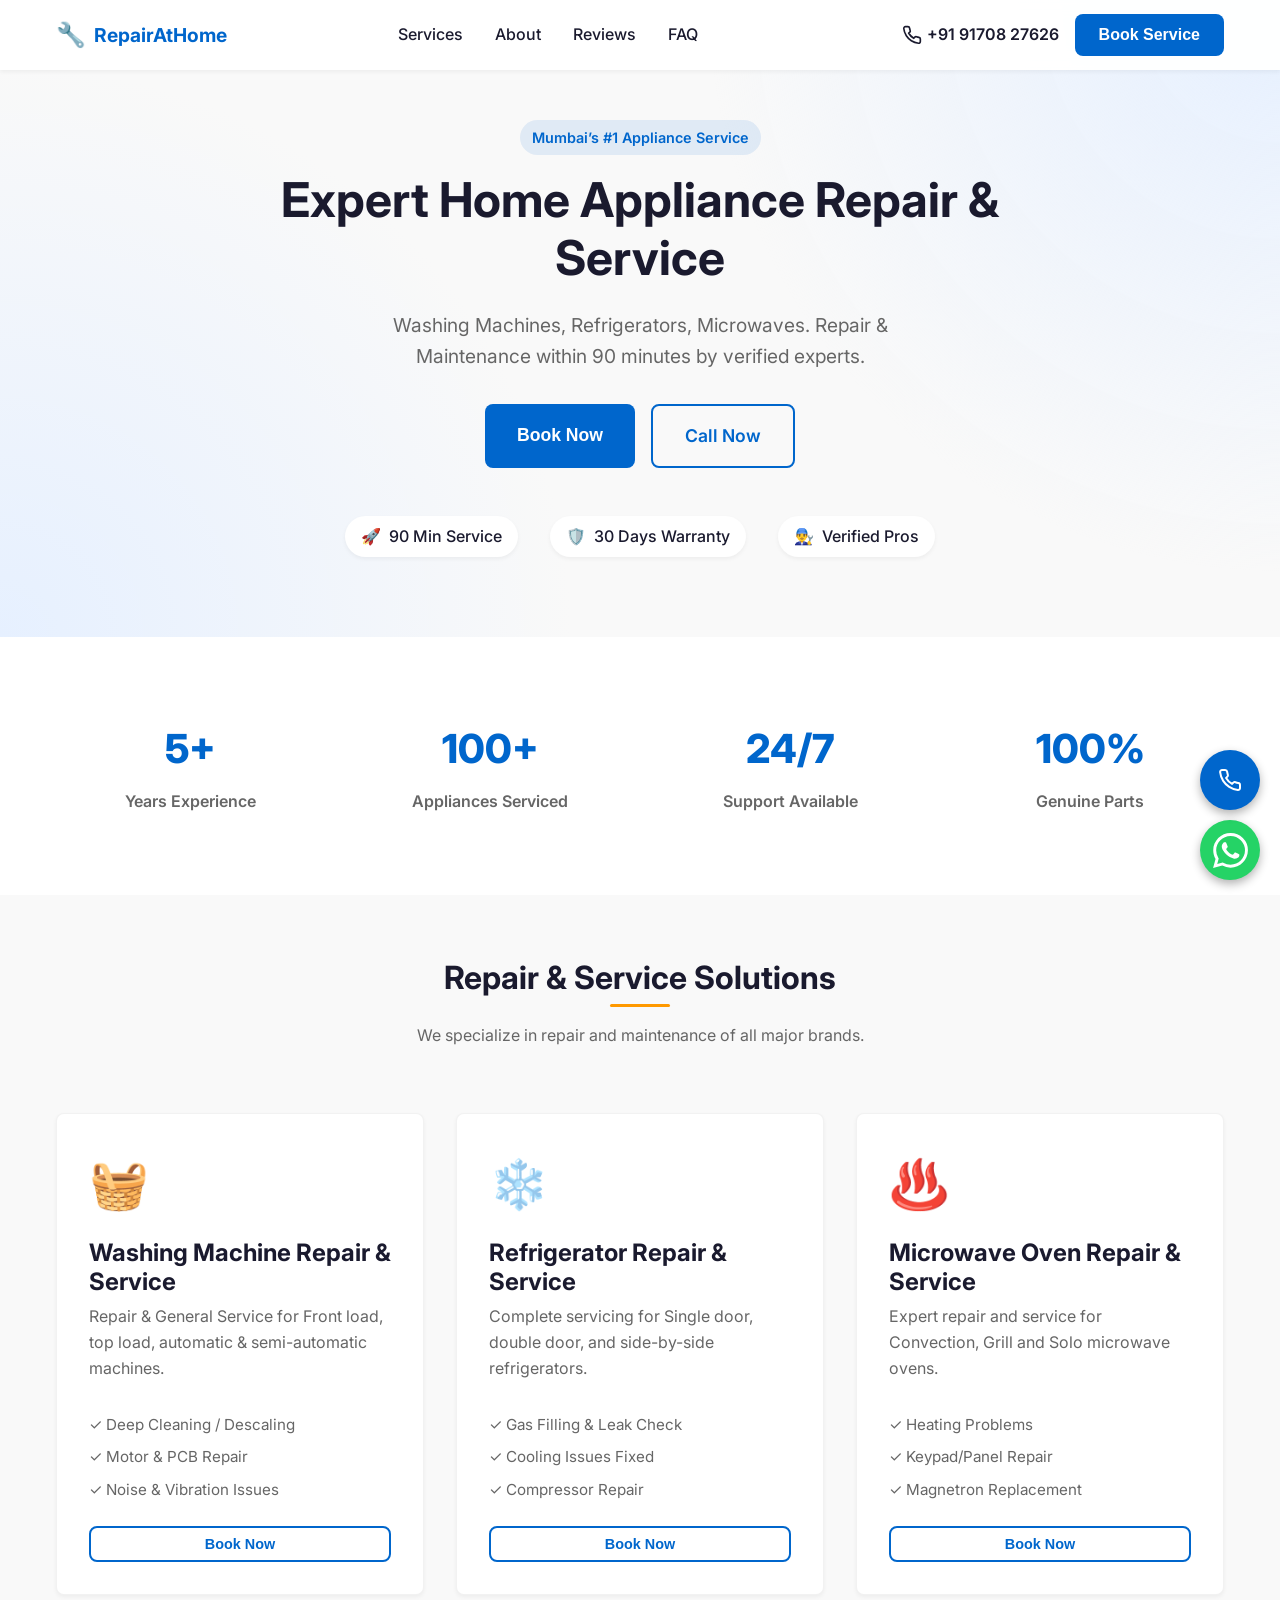
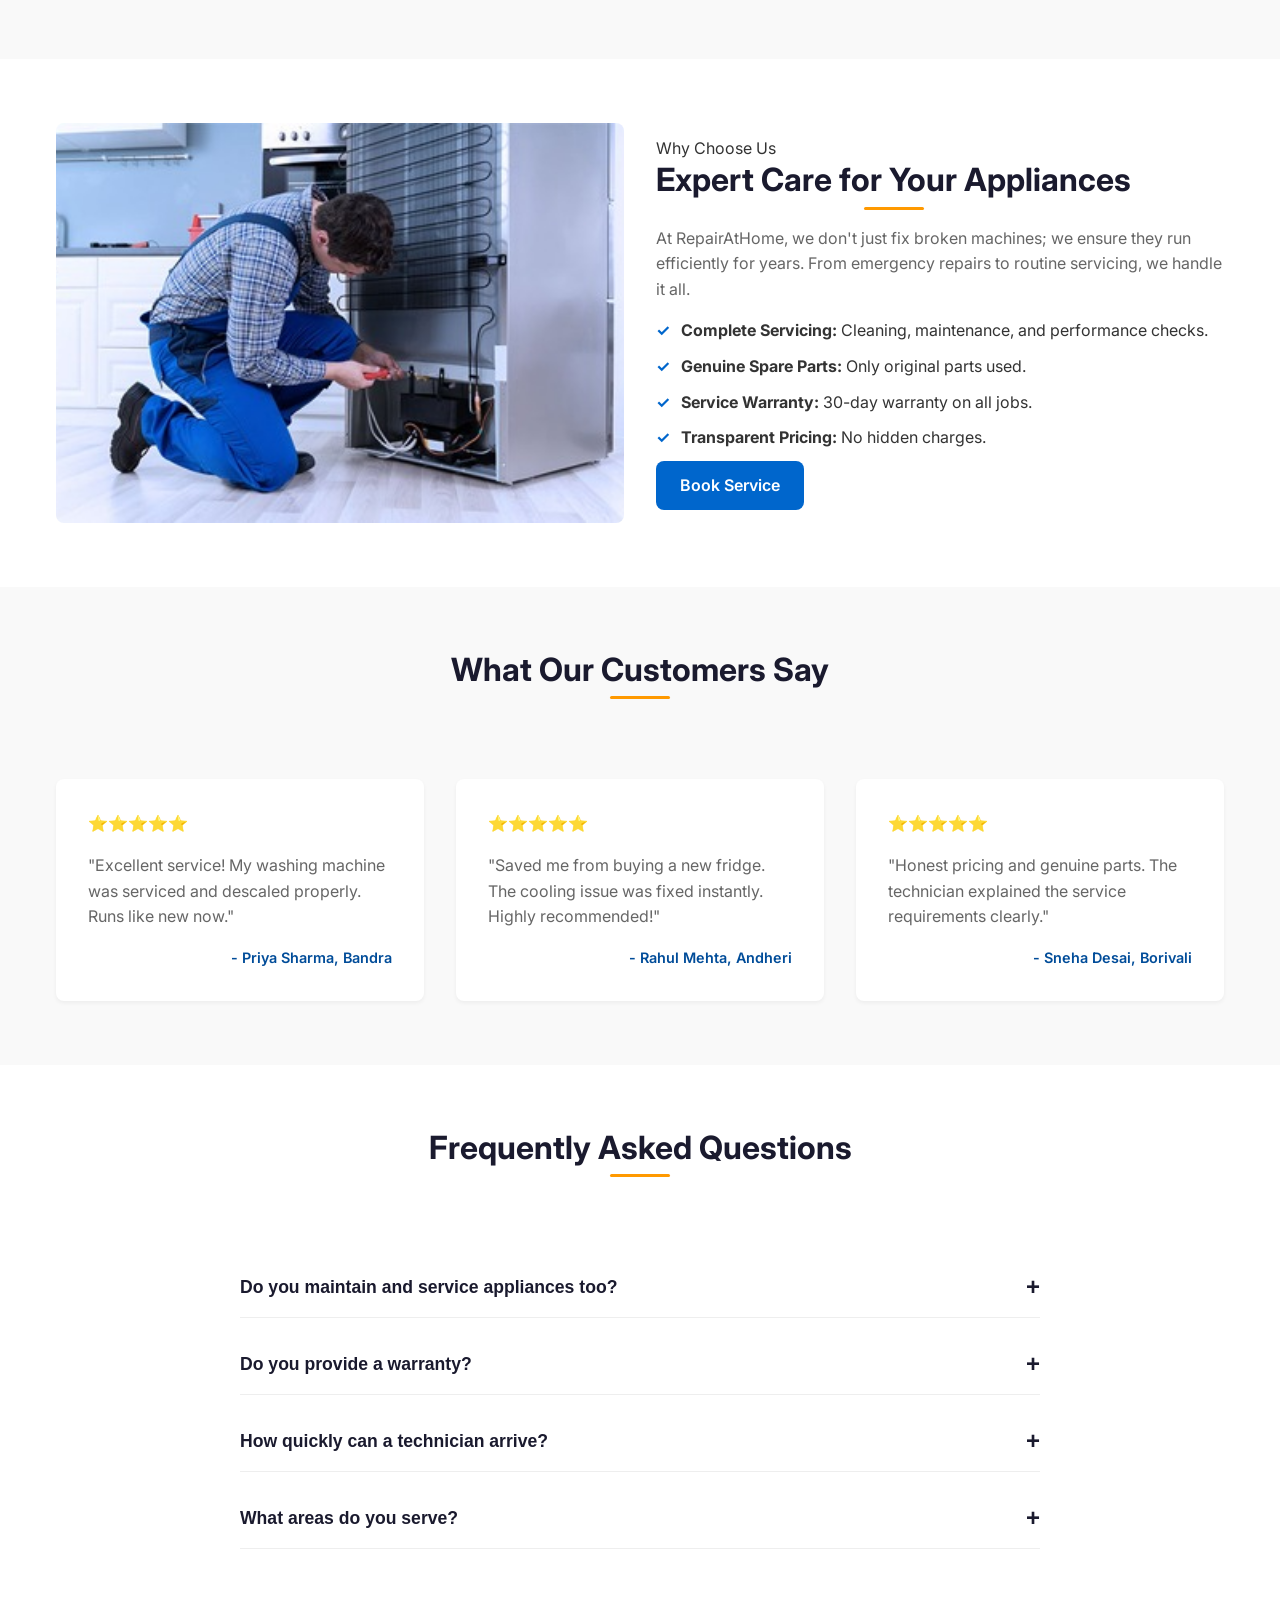
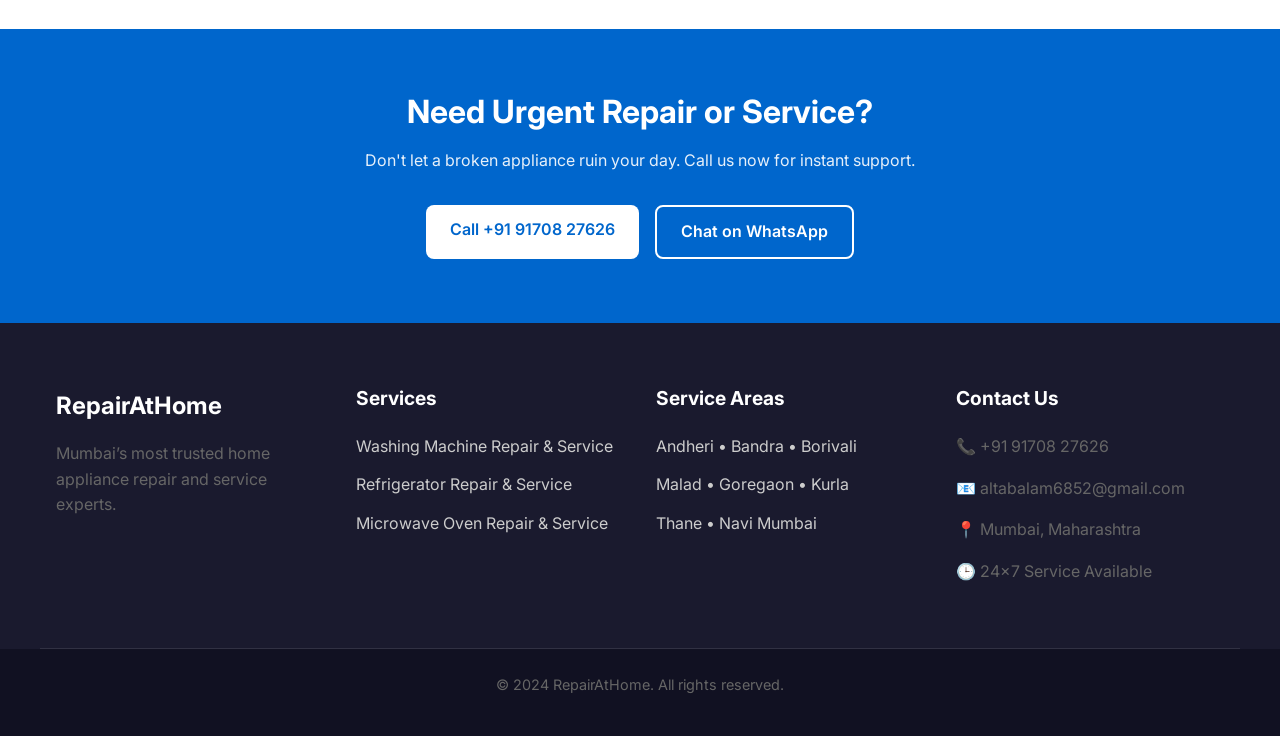
==== index.html @ 92989dab "SEO Optimization: Add robots.txt, sitemap.xml, on-page meta tags, schema, and performance fixes" ====
<!DOCTYPE html>
<html lang="en">

<head>
    <meta charset="UTF-8">
    <meta name="viewport" content="width=device-width, initial-scale=1.0">
    <title>RepairAtHome Mumbai | AC, Fridge & Washing Machine Repair Service</title>
    <meta name="description"
        content="Quick & reliable home appliance repair within 90 minutes. Washing machines, refrigerators, microwaves. 24x7 Support in Mumbai. Verified technicians.">
    <meta name="robots" content="index, follow">
    <link rel="canonical" href="https://www.repairathomemumbai.in/">
    <link rel="stylesheet" href="styles.css">
    <link rel="preconnect" href="https://fonts.googleapis.com">
    <link rel="preconnect" href="https://fonts.gstatic.com" crossorigin>
    <link href="https://fonts.googleapis.com/css2?family=Inter:wght@400;500;600;700&display=swap" rel="stylesheet">
    <!-- Favicon would go here -->
    <script type="application/ld+json">
    {
      "@context": "https://schema.org",
      "@type": "LocalBusiness",
      "name": "RepairAtHome Mumbai",
      "telephone": "+919170827626",
      "url": "https://www.repairathomemumbai.in/",
      "priceRange": "₹₹",
      "address": {
        "@type": "PostalAddress",
        "streetAddress": "Mumbai",
        "addressLocality": "Mumbai",
        "addressRegion": "Maharashtra",
        "postalCode": "400001",
        "addressCountry": "IN"
      },
      "areaServed": ["Andheri", "Bandra", "Borivali", "Malad", "Goregaon", "Kurla", "Thane", "Navi Mumbai"],
      "openingHoursSpecification": {
        "@type": "OpeningHoursSpecification",
        "dayOfWeek": [
          "Monday",
          "Tuesday",
          "Wednesday",
          "Thursday",
          "Friday",
          "Saturday",
          "Sunday"
        ],
        "opens": "00:00",
        "closes": "23:59"
      }
    }
    </script>
    <script type="application/ld+json">
    {
      "@context": "https://schema.org",
      "@type": "FAQPage",
      "mainEntity": [{
        "@type": "Question",
        "name": "Do you maintain and service appliances too?",
        "acceptedAnswer": {
          "@type": "Answer",
          "text": "Yes, we offer general servicing, cleaning, and maintenance for washing machines, fridges, and microwaves to extend their life."
        }
      }, {
        "@type": "Question",
        "name": "Do you provide a warranty?",
        "acceptedAnswer": {
          "@type": "Answer",
          "text": "Yes, we provide a 30-day service warranty on all repairs and a manufacturer warranty on replaced parts."
        }
      }, {
        "@type": "Question",
        "name": "How quickly can a technician arrive?",
        "acceptedAnswer": {
          "@type": "Answer",
          "text": "We strive for a 90-minute turnaround time in supported areas across Mumbai."
        }
      }, {
        "@type": "Question",
        "name": "What areas do you serve?",
        "acceptedAnswer": {
          "@type": "Answer",
          "text": "We cover Andheri, Bandra, Borivali, Malad, Goregaon, Kurla, Thane, and Navi Mumbai."
        }
      }]
    }
    </script>
    <style>
        /* Critical CSS or fallback */
        .loading {
            display: flex;
            justify-content: center;
            align-items: center;
            height: 100vh;
        }
    </style>
</head>

<body>
    <!-- Navbar -->
    <header class="header" id="header">
        <div class="container nav-container">
            <a href="#" class="logo">
                <span class="logo-icon">🔧</span> RepairAtHome
            </a>
            <nav class="nav-menu" id="nav-menu">
                <ul class="nav-list">
                    <li><a href="#services" class="nav-link">Services</a></li>
                    <li><a href="#about" class="nav-link">About</a></li>

                    <li><a href="#reviews" class="nav-link">Reviews</a></li>
                    <li><a href="#faq" class="nav-link">FAQ</a></li>
                    <li><a href="#contact" class="nav-link cta-btn mobile-only">Book Service</a></li>
                </ul>
                <div class="nav-close" id="nav-close" role="button" tabindex="0" aria-label="Close Menu">&times;</div>
            </nav>
            <div class="nav-actions">
                <a href="tel:+919170827626" class="nav-phone hide-mobile">
                    <svg width="20" height="20" viewBox="0 0 24 24" fill="none" stroke="currentColor" stroke-width="2">
                        <path
                            d="M22 16.92v3a2 2 0 0 1-2.18 2 19.79 19.79 0 0 1-8.63-3.07 19.5 19.5 0 0 1-6-6 19.79 19.79 0 0 1-3.07-8.67A2 2 0 0 1 4.11 2h3a2 2 0 0 1 2 1.72 12.84 12.84 0 0 0 .7 2.81 2 2 0 0 1-.45 2.11L8.09 9.91a16 16 0 0 0 6 6l1.27-1.27a2 2 0 0 1 2.11-.45 12.84 12.84 0 0 0 2.81.7A2 2 0 0 1 22 16.92z">
                        </path>
                    </svg>
                    +91 91708 27626
                </a>
                <button class="btn btn-primary" onclick="openModal()">Book Service</button>
                <div class="nav-toggle" id="nav-toggle" aria-label="Open Menu" role="button" tabindex="0">
                    <span></span>
                    <span></span>
                    <span></span>
                </div>
            </div>
        </div>
    </header>

    <main>
        <!-- Hero Section -->
        <section class="hero" id="home">
            <div class="hero-bg"></div>
            <div class="container hero-content fade-up">
                <span class="badge">Mumbai’s #1 Appliance Service</span>
                <h1 class="hero-title">Expert Home Appliance Repair & Service</h1>
                <p class="hero-subtitle">Washing Machines, Refrigerators, Microwaves. Repair & Maintenance within 90
                    minutes by verified experts.</p>
                <div class="hero-btns">
                    <button class="btn btn-primary btn-lg" onclick="openModal()">Book Now</button>
                    <a href="tel:+919170827626" class="btn btn-outline btn-lg">Call Now</a>
                </div>
                <div class="hero-features">
                    <div class="feature-item"><span>🚀</span> 90 Min Service</div>
                    <div class="feature-item"><span>🛡️</span> 30 Days Warranty</div>
                    <div class="feature-item"><span>👨‍🔧</span> Verified Pros</div>
                </div>
            </div>
        </section>

        <!-- Trust / Stats Section -->
        <section class="section stats-section">
            <div class="container grid stats-grid">
                <div class="stat-card fade-up">
                    <div class="stat-number">5+</div>
                    <div class="stat-label">Years Experience</div>
                </div>
                <div class="stat-card fade-up" style="transition-delay: 100ms;">
                    <div class="stat-number">100+</div>
                    <div class="stat-label">Appliances Serviced</div>
                </div>
                <div class="stat-card fade-up" style="transition-delay: 200ms;">
                    <div class="stat-number">24/7</div>
                    <div class="stat-label">Support Available</div>
                </div>
                <div class="stat-card fade-up" style="transition-delay: 300ms;">
                    <div class="stat-number">100%</div>
                    <div class="stat-label">Genuine Parts</div>
                </div>
            </div>
        </section>

        <!-- Services Section -->
        <section class="section services" id="services">
            <div class="container">
                <div class="section-header fade-up">
                    <h2 class="section-title">Repair & Service Solutions</h2>
                    <p class="section-desc">We specialize in repair and maintenance of all major brands.</p>
                </div>
                <div class="grid services-grid">
                    <!-- Washing Machine -->
                    <div class="service-card fade-up">
                        <div class="service-icon">🧺</div>
                        <h3>Washing Machine Repair & Service</h3>
                        <p>Repair & General Service for Front load, top load, automatic & semi-automatic machines.</p>
                        <ul class="service-features-list">
                            <li>✓ Deep Cleaning / Descaling</li>
                            <li>✓ Motor & PCB Repair</li>
                            <li>✓ Noise & Vibration Issues</li>
                        </ul>
                        <button class="btn btn-sm btn-outline" onclick="openModal('Washing Machine Service')">Book
                            Now</button>
                    </div>
                    <!-- Refrigerator -->
                    <div class="service-card fade-up" style="transition-delay: 100ms;">
                        <div class="service-icon">❄️</div>
                        <h3>Refrigerator Repair & Service</h3>
                        <p>Complete servicing for Single door, double door, and side-by-side refrigerators.</p>
                        <ul class="service-features-list">
                            <li>✓ Gas Filling & Leak Check</li>
                            <li>✓ Cooling Issues Fixed</li>
                            <li>✓ Compressor Repair</li>
                        </ul>
                        <button class="btn btn-sm btn-outline" onclick="openModal('Refrigerator Service')">Book
                            Now</button>
                    </div>
                    <!-- Microwave -->
                    <div class="service-card fade-up" style="transition-delay: 200ms;">
                        <div class="service-icon">♨️</div>
                        <h3>Microwave Oven Repair & Service</h3>
                        <p>Expert repair and service for Convection, Grill and Solo microwave ovens.</p>
                        <ul class="service-features-list">
                            <li>✓ Heating Problems</li>
                            <li>✓ Keypad/Panel Repair</li>
                            <li>✓ Magnetron Replacement</li>
                        </ul>
                        <button class="btn btn-sm btn-outline" onclick="openModal('Microwave Service')">Book
                            Now</button>
                    </div>
                </div>
            </div>
        </section>

        <!-- About Section -->
        <section class="section about" id="about">
            <div class="container grid about-grid">
                <div class="about-image fade-up">
                    <!-- Placeholder for About Image, using a colored block for now or maybe later generate -->
                    <img src="images/technician.jpg" alt="Technician servicing appliance"
                        style="width: 100%; height: 100%; object-fit: cover;" loading="lazy" width="600" height="400">
                </div>
                <div class="about-content fade-up">
                    <span class="sub-title">Why Choose Us</span>
                    <h2 class="section-title">Expert Care for Your Appliances</h2>
                    <p>At RepairAtHome, we don't just fix broken machines; we ensure they run efficiently for years.
                        From emergency repairs to routine servicing, we handle it all.</p>
                    <ul class="check-list">
                        <li><strong>Complete Servicing:</strong> Cleaning, maintenance, and performance checks.</li>
                        <li><strong>Genuine Spare Parts:</strong> Only original parts used.</li>
                        <li><strong>Service Warranty:</strong> 30-day warranty on all jobs.</li>
                        <li><strong>Transparent Pricing:</strong> No hidden charges.</li>
                    </ul>
                    <a href="#contact" class="btn btn-primary" onclick="openModal()">Book Service</a>
                </div>
            </div>
        </section>



        <!-- Testimonials -->
        <section class="section reviews" id="reviews">
            <div class="container">
                <div class="section-header fade-up">
                    <h2 class="section-title">What Our Customers Say</h2>
                </div>
                <div class="grid review-grid">
                    <div class="review-card fade-up">
                        <div class="stars">⭐⭐⭐⭐⭐</div>
                        <p>"Excellent service! My washing machine was serviced and descaled properly. Runs like new
                            now."</p>
                        <div class="reviewer">
                            <span class="reviewer-name">- Priya Sharma, Bandra</span>
                        </div>
                    </div>
                    <div class="review-card fade-up" style="transition-delay: 100ms;">
                        <div class="stars">⭐⭐⭐⭐⭐</div>
                        <p>"Saved me from buying a new fridge. The cooling issue was fixed instantly. Highly
                            recommended!"</p>
                        <div class="reviewer">
                            <span class="reviewer-name">- Rahul Mehta, Andheri</span>
                        </div>
                    </div>
                    <div class="review-card fade-up" style="transition-delay: 200ms;">
                        <div class="stars">⭐⭐⭐⭐⭐</div>
                        <p>"Honest pricing and genuine parts. The technician explained the service requirements
                            clearly."</p>
                        <div class="reviewer">
                            <span class="reviewer-name">- Sneha Desai, Borivali</span>
                        </div>
                    </div>
                </div>
            </div>
        </section>

        <!-- FAQ Section -->
        <section class="section faq" id="faq">
            <div class="container">
                <div class="section-header fade-up">
                    <h2 class="section-title">Frequently Asked Questions</h2>
                </div>
                <div class="faq-container fade-up">
                    <div class="faq-item">
                        <button class="faq-question">Do you maintain and service appliances too? <span
                                class="icon">+</span></button>
                        <div class="faq-answer">
                            <p>Yes, we offer general servicing, cleaning, and maintenance for washing machines, fridges,
                                and microwaves to extend their life.</p>
                        </div>
                    </div>
                    <div class="faq-item">
                        <button class="faq-question">Do you provide a warranty? <span class="icon">+</span></button>
                        <div class="faq-answer">
                            <p>Yes, we provide a 30-day service warranty on all repairs and a manufacturer warranty on
                                replaced parts.</p>
                        </div>
                    </div>
                    <div class="faq-item">
                        <button class="faq-question">How quickly can a technician arrive? <span
                                class="icon">+</span></button>
                        <div class="faq-answer">
                            <p>We strive for a 90-minute turnaround time in supported areas across Mumbai.</p>
                        </div>
                    </div>
                    <div class="faq-item">
                        <button class="faq-question">What areas do you serve? <span class="icon">+</span></button>
                        <div class="faq-answer">
                            <p>We cover Andheri, Bandra, Borivali, Malad, Goregaon, Kurla, Thane, and Navi Mumbai.</p>
                        </div>
                    </div>
                </div>
            </div>
        </section>

        <!-- CTA Banner -->
        <section class="cta-banner">
            <div class="container cta-content fade-up">
                <h2>Need Urgent Repair or Service?</h2>
                <p>Don't let a broken appliance ruin your day. Call us now for instant support.</p>
                <div class="banner-btns">
                    <a href="tel:+919170827626" class="btn btn-light">Call +91 91708 27626</a>
                    <a href="https://wa.me/919170827626?text=Hi%20RepairAtHome,%20I%20need%2024x7%20appliance%20repair"
                        target="_blank" class="btn btn-outline-light">Chat on WhatsApp</a>
                </div>
            </div>
        </section>
    </main>

    <!-- Footer -->
    <footer class="footer">
        <div class="container grid footer-grid">
            <div class="footer-col">
                <a href="#" class="footer-logo">RepairAtHome</a>
                <p>Mumbai’s most trusted home appliance repair and service experts.</p>
                <div class="social-links">
                    <!-- Social icons could go here -->
                </div>
            </div>
            <div class="footer-col">
                <h4>Services</h4>
                <ul>
                    <li><a href="#" onclick="openModal('Washing Machine Repair & Service')">Washing Machine Repair &
                            Service</a></li>
                    <li><a href="#" onclick="openModal('Refrigerator Repair & Service')">Refrigerator Repair &
                            Service</a></li>
                    <li><a href="#" onclick="openModal('Microwave Repair & Service')">Microwave Oven Repair &
                            Service</a></li>
                </ul>
            </div>
            <div class="footer-col">
                <h4>Service Areas</h4>
                <ul>
                    <li>Andheri • Bandra • Borivali</li>
                    <li>Malad • Goregaon • Kurla</li>
                    <li>Thane • Navi Mumbai</li>
                </ul>
            </div>
            <div class="footer-col">
                <h4>Contact Us</h4>
                <p>📞 <a href="tel:+919170827626">+91 91708 27626</a></p>
                <p>📧 altabalam6852@gmail.com</p>
                <p>📍 Mumbai, Maharashtra</p>
                <p>🕒 24x7 Service Available</p>
            </div>
        </div>
        <div class="footer-bottom">
            <div class="container">
                <p>&copy; 2024 RepairAtHome. All rights reserved.</p>
            </div>
        </div>
    </footer>

    <!-- Floating Buttons -->
    <a href="https://wa.me/919170827626?text=Hi%20RepairAtHome,%20I%20need%2024x7%20appliance%20repair" target="_blank"
        class="float-btn float-whatsapp" aria-label="Chat on WhatsApp">
        <!-- Official WhatsApp SVG Icon -->
        <svg viewBox="0 0 24 24" class="whatsapp-icon" fill="white">
            <path
                d="M17.472 14.382c-.297-.149-1.758-.867-2.03-.967-.273-.099-.471-.148-.67.15-.197.297-.767.966-.94 1.164-.173.199-.347.223-.644.075-.297-.15-1.255-.463-2.39-1.475-.883-.788-1.48-1.761-1.653-2.059-.173-.297-.018-.458.13-.606.134-.133.298-.347.446-.52.149-.174.198-.298.298-.497.099-.198.05-.371-.025-.52-.075-.149-.669-1.612-.916-2.207-.242-.579-.487-.5-.669-.51-.173-.008-.371-.01-.57-.01-.198 0-.52.074-.792.372-.272.297-1.04 1.016-1.04 2.479 0 1.462 1.065 2.875 1.213 3.074.149.198 2.096 3.2 5.077 4.487.709.306 1.262.489 1.694.625.712.227 1.36.195 1.871.118.571-.085 1.758-.719 2.006-1.413.248-.694.248-1.289.173-1.413-.074-.124-.272-.198-.57-.347m-5.421 7.403h-.004a9.87 9.87 0 01-5.031-1.378l-.361-.214-3.741.982.998-3.648-.235-.374a9.86 9.86 0 01-1.51-5.26c.001-5.45 4.436-9.884 9.888-9.884 2.64 0 5.122 1.03 6.988 2.898a9.825 9.825 0 012.893 6.994c-.003 5.45-4.437 9.884-9.885 9.884m8.413-18.297A11.815 11.815 0 0012.05 0C5.495 0 .16 5.335.157 11.892c0 2.096.547 4.142 1.588 5.945L.057 24l6.305-1.654a11.882 11.882 0 005.683 1.448h.005c6.554 0 11.89-5.335 11.893-11.893a11.821 11.821 0 00-3.48-8.413Z" />
        </svg>
    </a>
    <a href="tel:+919170827626" class="float-btn float-phone" aria-label="Call Now">
        <svg width="24" height="24" viewBox="0 0 24 24" fill="none" stroke="currentColor" stroke-width="2"
            stroke-linecap="round" stroke-linejoin="round">
            <path
                d="M22 16.92v3a2 2 0 0 1-2.18 2 19.79 19.79 0 0 1-8.63-3.07 19.5 19.5 0 0 1-6-6 19.79 19.79 0 0 1-3.07-8.67A2 2 0 0 1 4.11 2h3a2 2 0 0 1 2 1.72 12.84 12.84 0 0 0 .7 2.81 2 2 0 0 1-.45 2.11L8.09 9.91a16 16 0 0 0 6 6l1.27-1.27a2 2 0 0 1 2.11-.45 12.84 12.84 0 0 0 2.81.7A2 2 0 0 1 22 16.92z">
            </path>
        </svg>
    </a>

    <!-- Modal for Booking -->
    <div class="modal-overlay" id="modal">
        <div class="modal-container">
            <button class="modal-close" onclick="closeModal()" aria-label="Close Modal">&times;</button>
            <div class="modal-header">
                <h3>Book Repair or Service</h3>
                <p>Get a callback within 10 minutes</p>
            </div>
            <form id="booking-form" class="booking-form" name="booking" method="POST" data-netlify="true">
                <input type="hidden" name="form-name" value="booking">
                <div class="form-group">
                    <label for="name">Name</label>
                    <input type="text" id="name" name="name" required placeholder="Enter your name">
                </div>
                <div class="form-group">
                    <label for="phone">Phone Number</label>
                    <input type="tel" id="phone" name="phone" required placeholder="10-digit mobile number"
                        pattern="[0-9]{10}">
                </div>
                <div class="form-group">
                    <label for="service">Service Required</label>
                    <select id="service" name="service">
                        <option value="General Inquiry">Select Service</option>
                        <option value="Washing Machine Repair">Washing Machine Repair/Service</option>
                        <option value="Refrigerator Repair">Refrigerator Repair/Service</option>
                        <option value="Microwave Repair">Microwave Repair/Service</option>
                    </select>
                </div>
                <div class="form-group">
                    <label for="location">Location (Area)</label>
                    <input type="text" id="location" name="location" placeholder="e.g. Bandra West">
                </div>
                <button type="submit" class="btn btn-primary btn-block">Confirm Booking</button>
            </form>
            <p class="form-footer">Or call us directly at <a href="tel:+919170827626">+91 91708 27626</a></p>
        </div>
    </div>

    <script src="script.js"></script>
</body>

</html>
---- styles.css ----
:root {
    --primary-color: #0066cc;
    --primary-dark: #004c99;
    --secondary-color: #1a1a2e;
    --accent-color: #ff9900;
    --whatsapp-color: #25D366;
    --text-color: #333333;
    --text-light: #666666;
    --bg-light: #f9f9f9;
    --white: #ffffff;
    --border-radius: 8px;
    --shadow-sm: 0 2px 4px rgba(0,0,0,0.05);
    --shadow-md: 0 4px 6px rgba(0,0,0,0.1);
    --shadow-lg: 0 10px 15px rgba(0,0,0,0.1);
    --transition: all 0.3s ease;
    --font-heading: 'Inter', sans-serif;
    --font-body: 'Inter', sans-serif;
    --spacing-xs: 0.5rem;
    --spacing-sm: 1rem;
    --spacing-md: 2rem;
    --spacing-lg: 4rem;
}

/* Reset & Base */
* {
    margin: 0;
    padding: 0;
    box-sizing: border-box;
}

body {
    font-family: var(--font-body);
    font-size: 16px;
    line-height: 1.6;
    color: var(--text-color);
    background-color: var(--white);
    overflow-x: hidden; /* Prevent horizontal scroll */
}

a {
    text-decoration: none;
    color: inherit;
    transition: var(--transition);
}

ul {
    list-style: none;
}

img {
    max-width: 100%;
    height: auto;
    display: block;
}

/* Typography */
h1, h2, h3, h4, h5, h6 {
    font-family: var(--font-heading);
    font-weight: 700;
    line-height: 1.2;
    margin-bottom: var(--spacing-sm);
    color: var(--secondary-color);
}

h1 { font-size: 2.5rem; }
h2 { font-size: 2rem; }
h3 { font-size: 1.5rem; }

p { margin-bottom: var(--spacing-sm); color: var(--text-light); }

/* Utilities */
.container {
    width: 100%;
    max-width: 1200px;
    margin: 0 auto;
    padding: 0 var(--spacing-sm);
}

.grid {
    display: grid;
    gap: var(--spacing-md);
}

.section {
    padding: var(--spacing-lg) 0;
}

.section-header {
    text-align: center;
    margin-bottom: var(--spacing-lg);
    max-width: 800px;
    margin-left: auto;
    margin-right: auto;
}

.section-title {
    position: relative;
    display: inline-block;
    padding-bottom: 10px;
}

.section-title::after {
    content: '';
    position: absolute;
    bottom: 0;
    left: 50%;
    transform: translateX(-50%);
    width: 60px;
    height: 3px;
    background-color: var(--accent-color);
    border-radius: 2px;
}

.text-center { text-align: center; }

/* Buttons */
.btn {
    display: inline-block;
    padding: 12px 24px;
    border-radius: var(--border-radius);
    font-weight: 600;
    cursor: pointer;
    text-align: center;
    border: none;
    transition: var(--transition);
    font-size: 1rem;
}

.btn-primary {
    background-color: var(--primary-color);
    color: var(--white);
}

.btn-primary:hover {
    background-color: var(--primary-dark);
    transform: translateY(-2px);
    box-shadow: var(--shadow-md);
}

.btn-outline {
    background-color: transparent;
    border: 2px solid var(--primary-color);
    color: var(--primary-color);
}

.btn-outline:hover {
    background-color: var(--primary-color);
    color: var(--white);
}

.btn-sm { padding: 8px 16px; font-size: 0.9rem; }
.btn-lg { padding: 16px 32px; font-size: 1.1rem; }
.btn-block { width: 100%; display: block; }

/* Header */
.header {
    position: fixed;
    top: 0;
    left: 0;
    width: 100%;
    background-color: rgba(255, 255, 255, 0.95);
    backdrop-filter: blur(10px);
    z-index: 1000;
    box-shadow: var(--shadow-sm);
    height: 70px;
    display: flex;
    align-items: center;
}

.nav-container {
    display: flex;
    justify-content: space-between;
    align-items: center;
}

.logo {
    display: flex;
    align-items: center;
    font-size: 1.2rem; /* Adjusted for mobile */
    font-weight: 700;
    color: var(--primary-color);
    gap: 8px;
}
.logo-icon { font-size: 1.5rem; }

.nav-menu {
    display: flex;
    align-items: center;
}

.nav-list {
    display: flex;
    gap: 2rem;
}

.nav-link {
    color: var(--secondary-color);
    font-weight: 500;
}

.nav-link:hover { color: var(--primary-color); }

.nav-actions {
    display: flex;
    align-items: center;
    gap: 1rem;
}

.nav-phone {
    display: flex;
    align-items: center;
    gap: 5px;
    font-weight: 600;
    color: var(--secondary-color);
}

.nav-toggle, .nav-close { display: none; } /* Hidden on desktop */

/* Mobile Nav */
@media (max-width: 768px) {
    .nav-menu {
        position: fixed;
        top: 0;
        right: -100%; 
        width: 80%;
        max-width: 300px;
        height: 100vh; /* height: 100% on some mobile browsers causes issues with address bar */
        background-color: var(--white);
        box-shadow: -5px 0 15px rgba(0,0,0,0.1);
        padding: 4rem 2rem;
        transition: 0.4s ease;
        flex-direction: column;
        align-items: flex-start;
        z-index: 1001; /* Above header */
    }

    .nav-menu.active { right: 0; }

    .nav-list {
        flex-direction: column;
        gap: 1.5rem;
        width: 100%;
    }
    
    .nav-link { font-size: 1.2rem; display: block; width: 100%; }

    .nav-toggle {
        display: block;
        cursor: pointer;
        width: 25px;
        height: 20px;
        position: relative;
    }
    
    .nav-toggle span {
        display: block;
        width: 100%;
        height: 3px;
        background-color: var(--secondary-color);
        margin-bottom: 5px;
        border-radius: 2px;
        transition: var(--transition);
    }

    .nav-close {
        display: block;
        position: absolute;
        top: 1.5rem;
        right: 1.5rem;
        font-size: 2rem;
        cursor: pointer;
        color: var(--secondary-color);
    }

    .hide-mobile { display: none; }
    .show-mobile { display: block; }

    .logo { font-size: 1.1rem; }
    
    /* Ensure Header button is hidden or smaller on very small screens if needed */
    .nav-actions .btn { display: none; } /* Hide header "Book Now" on mobile, use FAB or Hero CTA */
    
    /* Show "Book Now" inside menu on mobile */
    .mobile-only { display: block; text-align: center; margin-top: 1rem; color: var(--white) !important; background: var(--primary-color); padding: 10px; border-radius: var(--border-radius); }
}

@media (min-width: 769px) {
    .mobile-only { display: none; }
}


/* Hero Section */
.hero {
    position: relative;
    padding-top: 120px; /* Space for fixed header */
    padding-bottom: 80px;
    background-color: var(--bg-light);
    overflow: hidden;
}

/* Background pattern using CSS gradients for lightweight feel */
.hero-bg {
    position: absolute;
    top: 0;
    left: 0;
    width: 100%;
    height: 100%;
    background: radial-gradient(circle at top right, #e6f0ff 0%, transparent 40%),
                radial-gradient(circle at bottom left, #e6f0ff 0%, transparent 40%);
    z-index: 1;
}

.hero-content {
    position: relative;
    z-index: 2;
    text-align: center;
    max-width: 800px;
    margin: 0 auto;
}

.badge {
    display: inline-block;
    background-color: rgba(0, 102, 204, 0.1);
    color: var(--primary-color);
    padding: 6px 12px;
    border-radius: 20px;
    font-weight: 600;
    font-size: 0.9rem;
    margin-bottom: 1rem;
}

.hero-title {
    font-size: 3rem; /* Larger for impact */
    margin-bottom: 1.5rem;
    color: var(--secondary-color);
}

.hero-subtitle {
    font-size: 1.2rem;
    margin-bottom: 2rem;
    color: var(--text-light);
    max-width: 600px;
    margin-left: auto;
    margin-right: auto;
}

.hero-btns {
    display: flex;
    justify-content: center;
    gap: 1rem;
    margin-bottom: 3rem;
    flex-wrap: wrap;
}

.hero-features {
    display: flex;
    justify-content: center;
    gap: 2rem;
    flex-wrap: wrap;
    font-weight: 500;
    color: var(--secondary-color);
}

.feature-item {
    display: flex;
    align-items: center;
    gap: 8px;
    background: white;
    padding: 8px 16px;
    border-radius: 50px;
    box-shadow: var(--shadow-sm);
}

@media (max-width: 768px) {
    .hero-title { font-size: 2rem; }
    .hero-subtitle { font-size: 1rem; }
    .hero-btns { flex-direction: column; width: 100%; }
    .hero-features { gap: 1rem; }
    .feature-item { font-size: 0.9rem; }
}

/* Trust / Stats Section */
.stats-section {
    background-color: var(--white);
    padding: 4rem 0;
}

.stats-grid {
    grid-template-columns: repeat(auto-fit, minmax(200px, 1fr));
    gap: 2rem;
    text-align: center;
}

.stat-card {
    padding: 1rem;
}

.stat-number {
    font-size: 2.5rem;
    font-weight: 800;
    color: var(--primary-color);
    margin-bottom: 0.5rem;
}

.stat-label {
    font-weight: 600;
    color: var(--text-light);
}

/* Services Section */
.services {
    background-color: var(--bg-light);
}

.services-grid {
    grid-template-columns: repeat(auto-fit, minmax(300px, 1fr));
}

.service-card {
    background: var(--white);
    padding: 2rem;
    border-radius: var(--border-radius);
    box-shadow: var(--shadow-sm);
    transition: var(--transition);
    border: 1px solid rgba(0,0,0,0.05); /* Subtle border */
    display: flex;
    flex-direction: column;
    align-items: flex-start;
}

.service-card:hover {
    transform: translateY(-5px);
    box-shadow: var(--shadow-lg);
    border-color: var(--primary-color);
}

.service-icon {
    font-size: 3rem;
    margin-bottom: 1rem;
}

.service-card h3 {
    margin-bottom: 0.5rem;
}

.service-features-list {
    margin: 1rem 0;
    text-align: left;
    color: var(--text-light);
    width: 100%;
}

.service-features-list li {
    margin-bottom: 0.5rem;
    font-size: 0.95rem;
}

.service-card .btn {
    margin-top: auto; /* Push button to bottom */
    width: 100%;
}

/* About Section */
.about-grid {
    grid-template-columns: 1fr 1fr;
    align-items: center;
}

.about-image {
    position: relative;
    border-radius: var(--border-radius);
    overflow: hidden;
    height: 400px;
}

.img-placeholder {
    width: 100%;
    height: 100%;
    background-color: #e0e0e0; /* Fallback color */
    background: linear-gradient(135deg, #f5f7fa 0%, #c3cfe2 100%); /* Gradient placeholder */
    display: flex;
    align-items: center;
    justify-content: center;
    font-weight: 600;
    color: #666;
}

.check-list li {
    position: relative;
    padding-left: 25px;
    margin-bottom: 10px;
}

.check-list li::before {
    content: '✓';
    position: absolute;
    left: 0;
    top: 0;
    color: var(--primary-color);
    font-weight: bold;
}

@media (max-width: 768px) {
    .about-grid { grid-template-columns: 1fr; }
    .about-image { height: 300px; order: -1; margin-bottom: 2rem; }
}

/* Technicians */
.tech-grid {
    grid-template-columns: repeat(auto-fit, minmax(280px, 1fr));
}

.tech-card {
    background: var(--white);
    padding: 2rem;
    border-radius: var(--border-radius);
    text-align: center;
    box-shadow: var(--shadow-sm);
    transition: var(--transition);
}

.tech-card:hover {
    transform: translateY(-5px);
    box-shadow: var(--shadow-md);
}

.tech-img-wrapper {
    width: 100px;
    height: 100px;
    margin: 0 auto 1rem;
    border-radius: 50%;
    background-color: #f0f0f0;
    overflow: hidden;
    display: flex;
    align-items: center;
    justify-content: center;
    font-size: 3rem;
}

.tech-role {
    font-weight: 600;
    color: var(--primary-color);
    margin-bottom: 0.2rem;
}

.tech-spec {
    font-size: 0.9rem;
    color: var(--text-light);
}

/* Reviews */
.reviews {
    background-color: var(--bg-light);
}

.review-grid {
    grid-template-columns: repeat(auto-fit, minmax(300px, 1fr));
}

.review-card {
    background: var(--white);
    padding: 2rem;
    border-radius: var(--border-radius);
    box-shadow: var(--shadow-sm);
}

.stars {
    color: var(--accent-color);
    margin-bottom: 1rem;
}

.reviewer {
    margin-top: 1rem;
    font-weight: 600;
    text-align: right;
    font-size: 0.9rem;
    color: var(--primary-dark);
}

/* FAQ */
.faq-container {
    max-width: 800px;
    margin: 0 auto;
}

.faq-item {
    border-bottom: 1px solid #eee;
    margin-bottom: 1rem;
}

.faq-question {
    width: 100%;
    text-align: left;
    padding: 1rem 0;
    background: none;
    border: none;
    font-size: 1.1rem;
    font-weight: 600;
    color: var(--secondary-color);
    cursor: pointer;
    display: flex;
    justify-content: space-between;
    align-items: center;
}

.faq-question .icon {
    font-size: 1.5rem;
    transition: transform 0.3s ease;
}

.faq-answer {
    max-height: 0;
    overflow: hidden;
    transition: max-height 0.3s ease;
    color: var(--text-light);
}

.faq-item.active .faq-answer {
    max-height: 200px; /* Approximate height */
}

.faq-item.active .icon {
    transform: rotate(45deg);
}

/* CTA Banner */
.cta-banner {
    background-color: var(--primary-color);
    color: var(--white);
    padding: 4rem 0;
    text-align: center;
}

.cta-banner h2 { color: var(--white); }
.cta-banner p { color: rgba(255,255,255,0.9); max-width: 600px; margin: 0 auto 2rem; }

.banner-btns {
    display: flex;
    justify-content: center;
    gap: 1rem;
    flex-wrap: wrap;
}

.btn-light {
    background: var(--white);
    color: var(--primary-color);
}
.btn-light:hover { background: #f0f0f0; }

.btn-outline-light {
    border: 2px solid var(--white);
    color: var(--white);
}
.btn-outline-light:hover { background: var(--white); color: var(--primary-color); }

/* Footer */
.footer {
    background-color: var(--secondary-color);
    color: #ccc;
    padding-top: 4rem;
}

.footer-grid {
    grid-template-columns: repeat(auto-fit, minmax(250px, 1fr));
    padding-bottom: 3rem;
    border-bottom: 1px solid rgba(255,255,255,0.1);
}

.footer-logo {
    display: block;
    color: var(--white);
    font-size: 1.5rem;
    font-weight: 700;
    margin-bottom: 1rem;
}

.footer-col h4 {
    color: var(--white);
    margin-bottom: 1.5rem;
    font-size: 1.2rem;
}

.footer-col ul li {
    margin-bottom: 0.8rem;
}

.footer-col ul li a:hover {
    color: var(--primary-color);
    text-decoration: underline;
}

.footer-bottom {
    padding: 1.5rem 0;
    text-align: center;
    font-size: 0.9rem;
    background-color: #111122;
}

/* Floating Buttons */
.float-btn {
    position: fixed;
    width: 60px;
    height: 60px;
    background-color: var(--primary-color);
    color: var(--white);
    border-radius: 50%;
    display: flex;
    justify-content: center;
    align-items: center;
    box-shadow: 0 4px 10px rgba(0,0,0,0.3);
    z-index: 1000;
    transition: transform 0.3s ease;
}

.float-btn:hover {
    transform: scale(1.1);
}

.float-whatsapp {
    bottom: 20px;
    right: 20px;
    background-color: var(--whatsapp-color);
}

.float-phone {
    bottom: 90px;
    right: 20px;
    background-color: var(--primary-color);
}

.whatsapp-icon {
    width: 35px;
    height: 35px;
}

/* Modal */
.modal-overlay {
    position: fixed;
    top: 0;
    left: 0;
    width: 100%;
    height: 100%;
    background-color: rgba(0,0,0,0.5);
    display: flex;
    justify-content: center;
    align-items: center;
    opacity: 0;
    visibility: hidden;
    transition: all 0.3s ease;
    z-index: 2000;
}

.modal-overlay.active {
    opacity: 1;
    visibility: visible;
}

.modal-container {
    background-color: var(--white);
    padding: 2rem;
    border-radius: var(--border-radius);
    width: 90%;
    max-width: 500px;
    position: relative;
    transform: translateY(20px);
    transition: transform 0.3s ease;
}

.modal-overlay.active .modal-container {
    transform: translateY(0);
}

.modal-close {
    position: absolute;
    top: 15px;
    right: 15px;
    background: none;
    border: none;
    font-size: 2rem;
    cursor: pointer;
    line-height: 1;
    color: var(--text-light);
}

.modal-header {
    text-align: center;
    margin-bottom: 1.5rem;
}

.form-group {
    margin-bottom: 1.2rem;
}

.form-group label {
    display: block;
    margin-bottom: 0.5rem;
    font-weight: 500;
    color: var(--secondary-color);
}

.form-group input, .form-group select {
    width: 100%;
    padding: 10px 12px;
    border: 1px solid #ccc;
    border-radius: 4px;
    font-size: 1rem;
    font-family: inherit;
}

.form-footer {
    text-align: center;
    margin-top: 1rem;
    font-size: 0.9rem;
}

/* Animations */
.fade-up {
    opacity: 0;
    transform: translateY(30px);
    transition: opacity 0.6s ease-out, transform 0.6s ease-out;
}

.fade-up.visible {
    opacity: 1;
    transform: translateY(0);
}
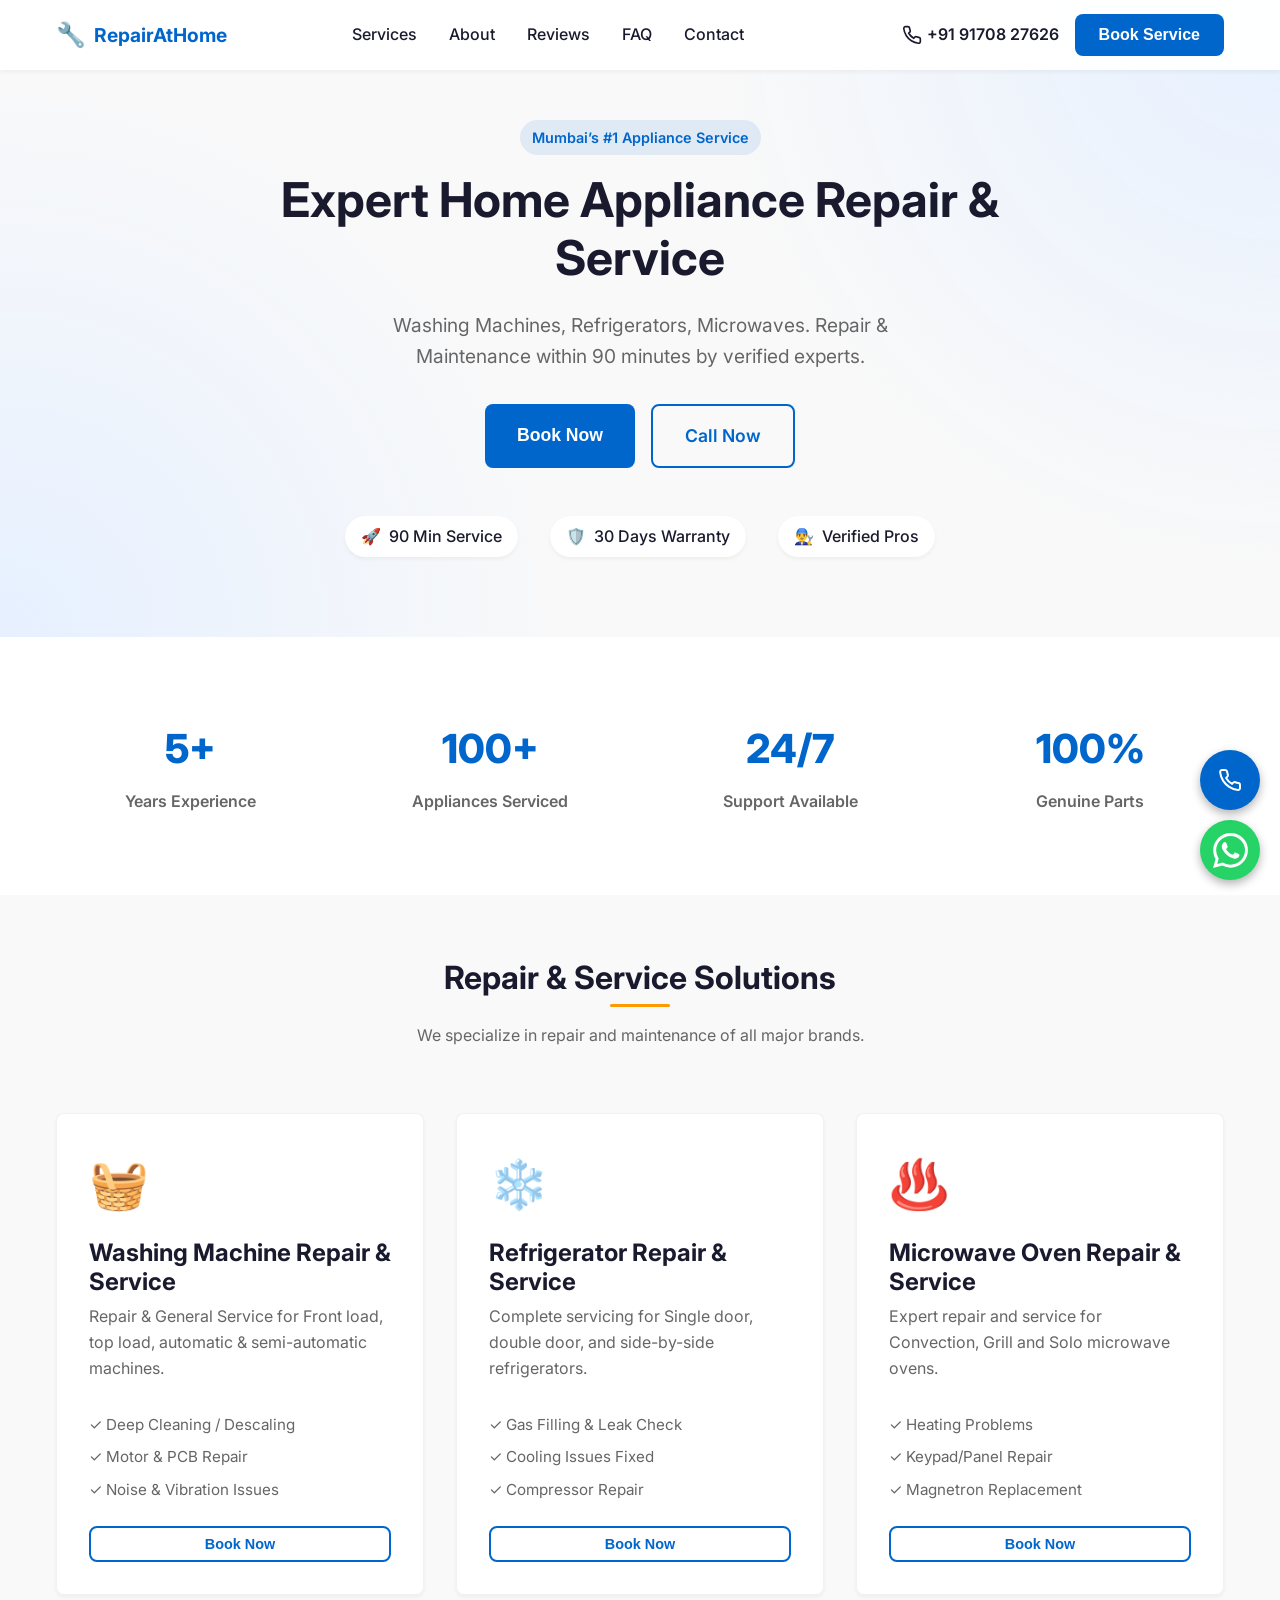
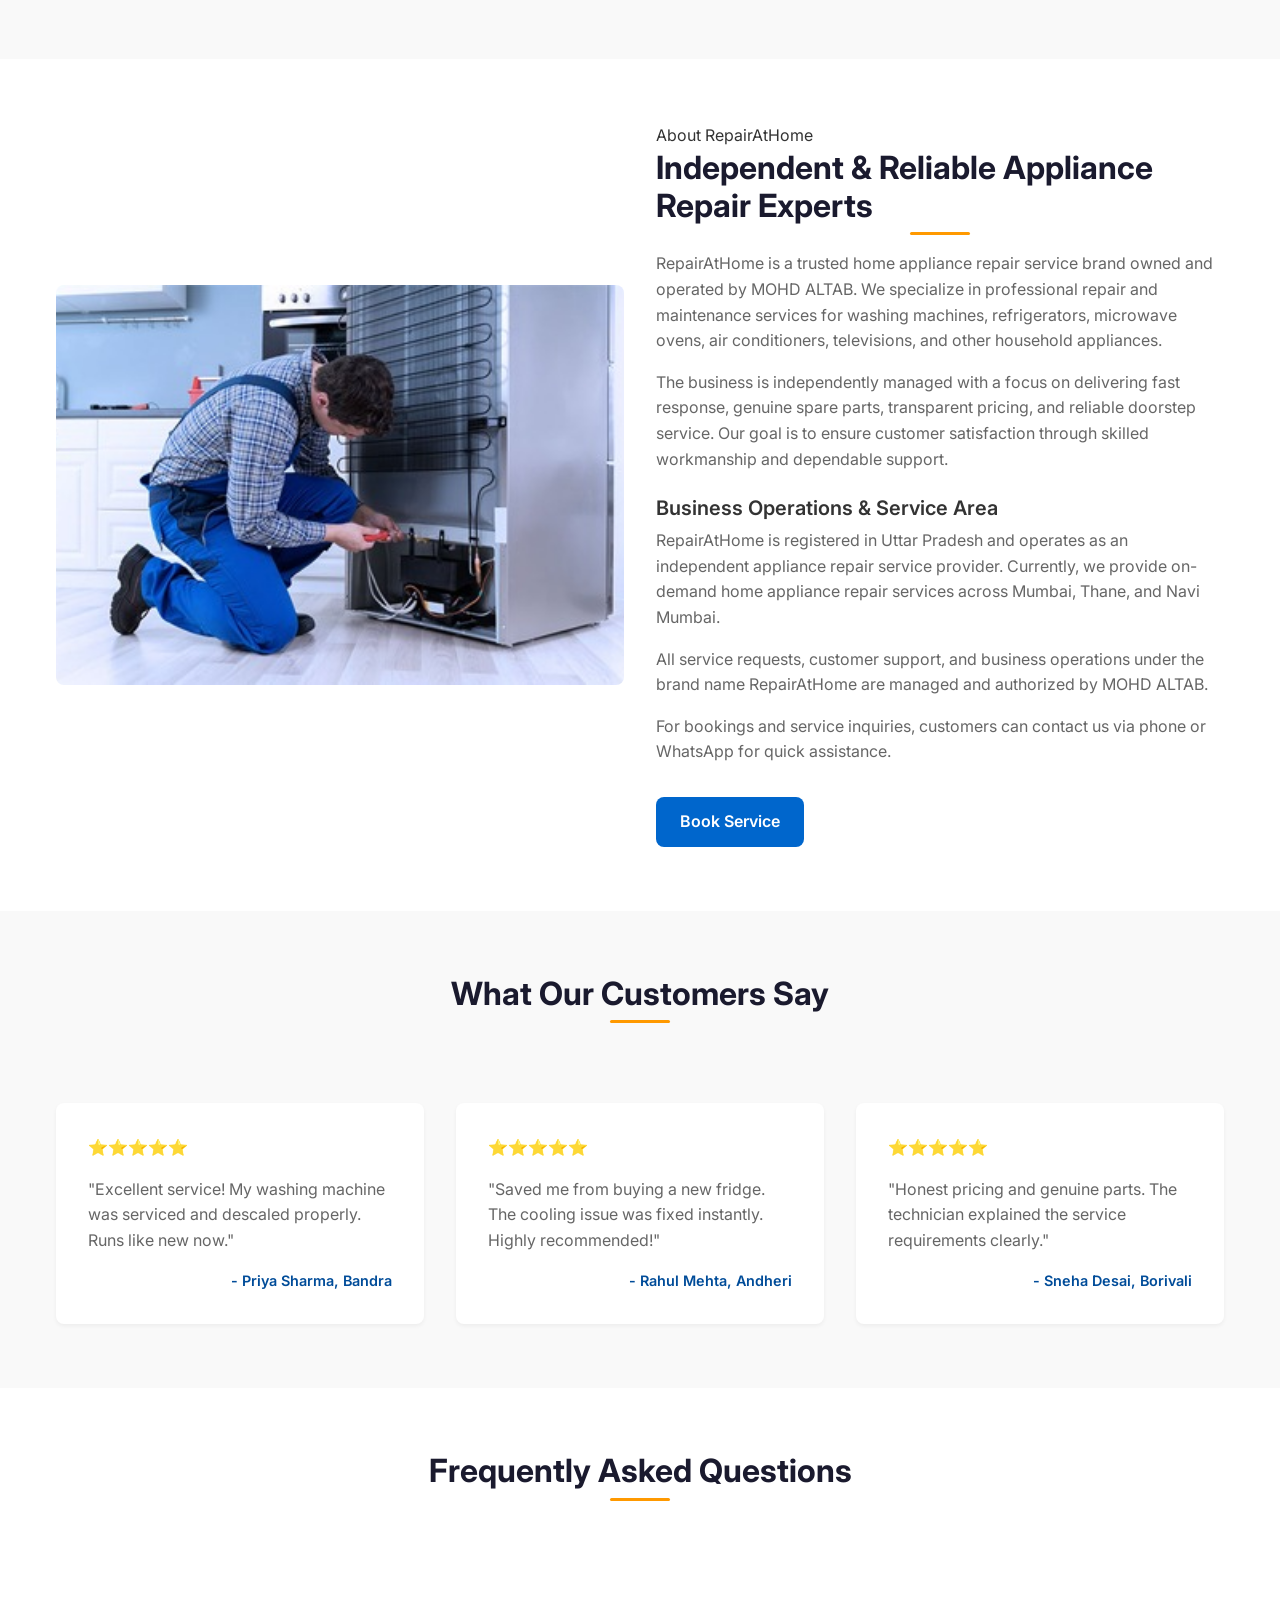
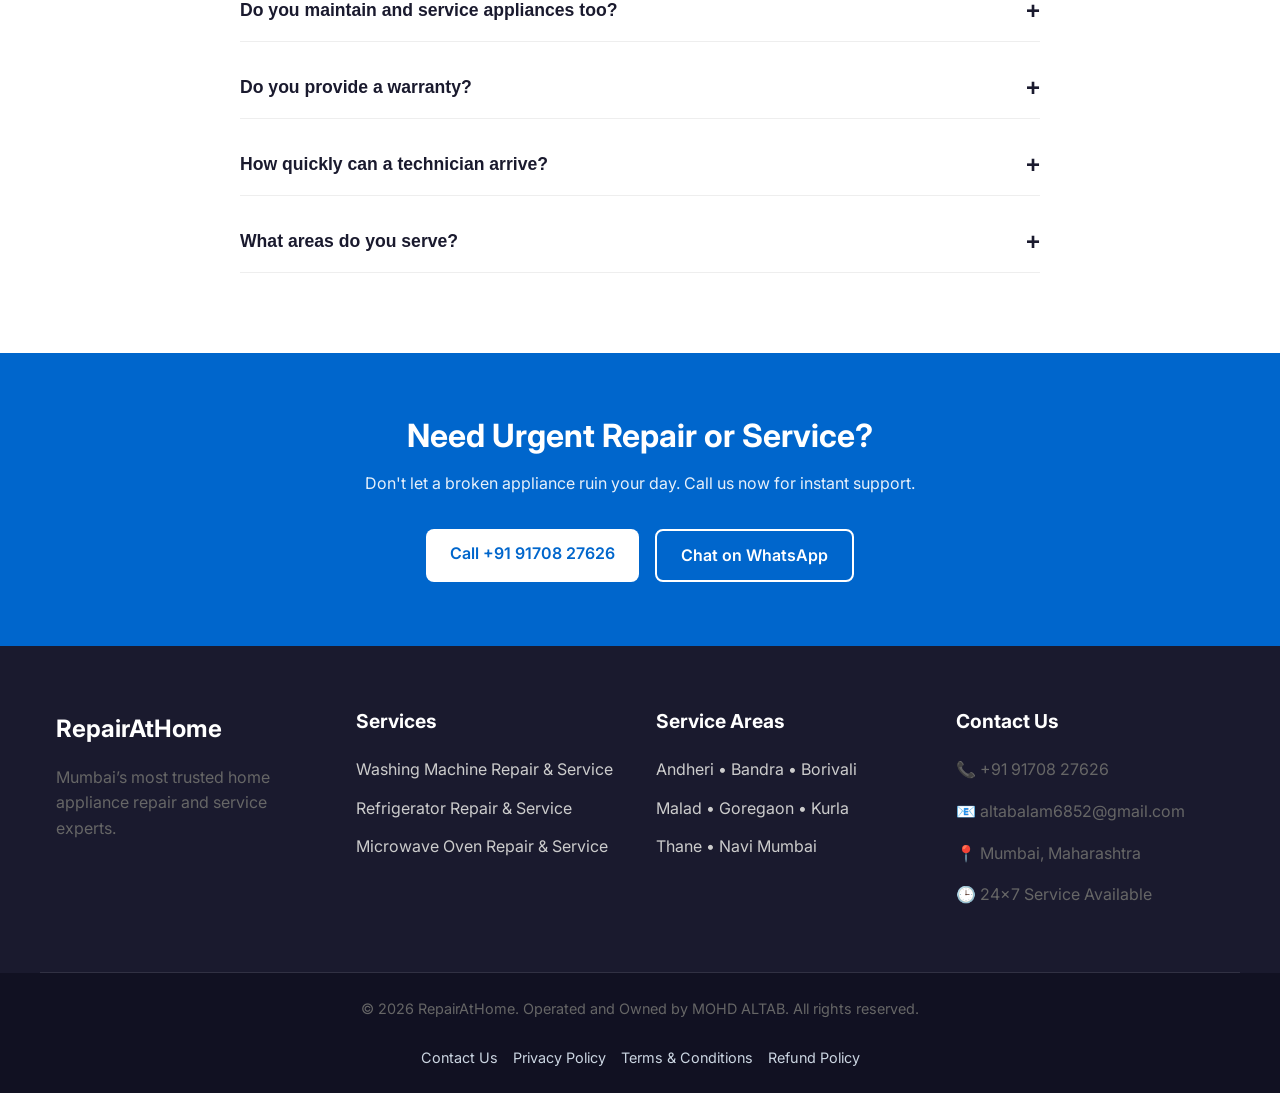
==== commit faabec53: "Add contact, privacy, terms, refund pages and update index.html footer" ====
--- a/index.html
+++ b/index.html
@@ -2,6 +2,15 @@
 <html lang="en">
 
 <head>
+    <!-- Google tag (gtag.js) -->
+    <script async src="https://www.googletagmanager.com/gtag/js?id=AW-17969462541"></script>
+    <script>
+        window.dataLayer = window.dataLayer || [];
+        function gtag() { dataLayer.push(arguments); }
+        gtag('js', new Date());
+
+        gtag('config', 'AW-17969462541');
+    </script>
     <meta charset="UTF-8">
     <meta name="viewport" content="width=device-width, initial-scale=1.0">
     <title>RepairAtHome Mumbai | AC, Fridge & Washing Machine Repair Service</title>
@@ -104,9 +113,9 @@
                 <ul class="nav-list">
                     <li><a href="#services" class="nav-link">Services</a></li>
                     <li><a href="#about" class="nav-link">About</a></li>
-
                     <li><a href="#reviews" class="nav-link">Reviews</a></li>
                     <li><a href="#faq" class="nav-link">FAQ</a></li>
+                    <li><a href="contact.html" class="nav-link">Contact</a></li>
                     <li><a href="#contact" class="nav-link cta-btn mobile-only">Book Service</a></li>
                 </ul>
                 <div class="nav-close" id="nav-close" role="button" tabindex="0" aria-label="Close Menu">&times;</div>
@@ -233,17 +242,27 @@
                         style="width: 100%; height: 100%; object-fit: cover;" loading="lazy" width="600" height="400">
                 </div>
                 <div class="about-content fade-up">
-                    <span class="sub-title">Why Choose Us</span>
-                    <h2 class="section-title">Expert Care for Your Appliances</h2>
-                    <p>At RepairAtHome, we don't just fix broken machines; we ensure they run efficiently for years.
-                        From emergency repairs to routine servicing, we handle it all.</p>
-                    <ul class="check-list">
-                        <li><strong>Complete Servicing:</strong> Cleaning, maintenance, and performance checks.</li>
-                        <li><strong>Genuine Spare Parts:</strong> Only original parts used.</li>
-                        <li><strong>Service Warranty:</strong> 30-day warranty on all jobs.</li>
-                        <li><strong>Transparent Pricing:</strong> No hidden charges.</li>
-                    </ul>
-                    <a href="#contact" class="btn btn-primary" onclick="openModal()">Book Service</a>
+                    <span class="sub-title">About RepairAtHome</span>
+                    <h2 class="section-title">Independent & Reliable Appliance Repair Experts</h2>
+                    <p>RepairAtHome is a trusted home appliance repair service brand owned and operated by MOHD ALTAB.
+                        We specialize in professional repair and maintenance services for washing machines,
+                        refrigerators, microwave ovens, air conditioners, televisions, and other household appliances.
+                    </p>
+                    <p>The business is independently managed with a focus on delivering fast response, genuine spare
+                        parts, transparent pricing, and reliable doorstep service. Our goal is to ensure customer
+                        satisfaction through skilled workmanship and dependable support.</p>
+                    <h3
+                        style="margin-top: 1.5rem; margin-bottom: 0.5rem; font-size: 1.25rem; font-weight: 600; color: var(--text-dark);">
+                        Business Operations & Service Area</h3>
+                    <p>RepairAtHome is registered in Uttar Pradesh and operates as an independent appliance repair
+                        service provider. Currently, we provide on-demand home appliance repair services across Mumbai,
+                        Thane, and Navi Mumbai.</p>
+                    <p>All service requests, customer support, and business operations under the brand name RepairAtHome
+                        are managed and authorized by MOHD ALTAB.</p>
+                    <p>For bookings and service inquiries, customers can contact us via phone or WhatsApp for quick
+                        assistance.</p>
+                    <a href="#contact" class="btn btn-primary" onclick="openModal()" style="margin-top: 1rem;">Book
+                        Service</a>
                 </div>
             </div>
         </section>
@@ -368,16 +387,26 @@
                 </ul>
             </div>
             <div class="footer-col">
-                <h4>Contact Us</h4>
+                <a href="contact.html" style="text-decoration: none;">
+                    <h4>Contact Us</h4>
+                </a>
                 <p>📞 <a href="tel:+919170827626">+91 91708 27626</a></p>
-                <p>📧 altabalam6852@gmail.com</p>
+                <p>📧 <a href="mailto:altabalam6852@gmail.com" style="color: inherit;">altabalam6852@gmail.com</a></p>
                 <p>📍 Mumbai, Maharashtra</p>
                 <p>🕒 24x7 Service Available</p>
             </div>
         </div>
         <div class="footer-bottom">
-            <div class="container">
-                <p>&copy; 2024 RepairAtHome. All rights reserved.</p>
+            <div class="container" style="display: flex; flex-direction: column; align-items: center; gap: 10px;">
+                <p>&copy; 2026 RepairAtHome. Operated and Owned by MOHD ALTAB. All rights reserved.</p>
+                <div class="footer-legal-links"
+                    style="display: flex; gap: 15px; flex-wrap: wrap; justify-content: center; font-size: 0.9rem;">
+                    <a href="contact.html" style="color: #cbd5e1; text-decoration: none;">Contact Us</a>
+                    <a href="privacy-policy.html" style="color: #cbd5e1; text-decoration: none;">Privacy Policy</a>
+                    <a href="terms-conditions.html" style="color: #cbd5e1; text-decoration: none;">Terms &
+                        Conditions</a>
+                    <a href="refund-cancellation.html" style="color: #cbd5e1; text-decoration: none;">Refund Policy</a>
+                </div>
             </div>
         </div>
     </footer>
--- a/styles.css
+++ b/styles.css
@@ -824,3 +824,7 @@
     opacity: 1;
     transform: translateY(0);
 }
+
+.page-header h1, .page-header p {
+    color: var(--white);
+}
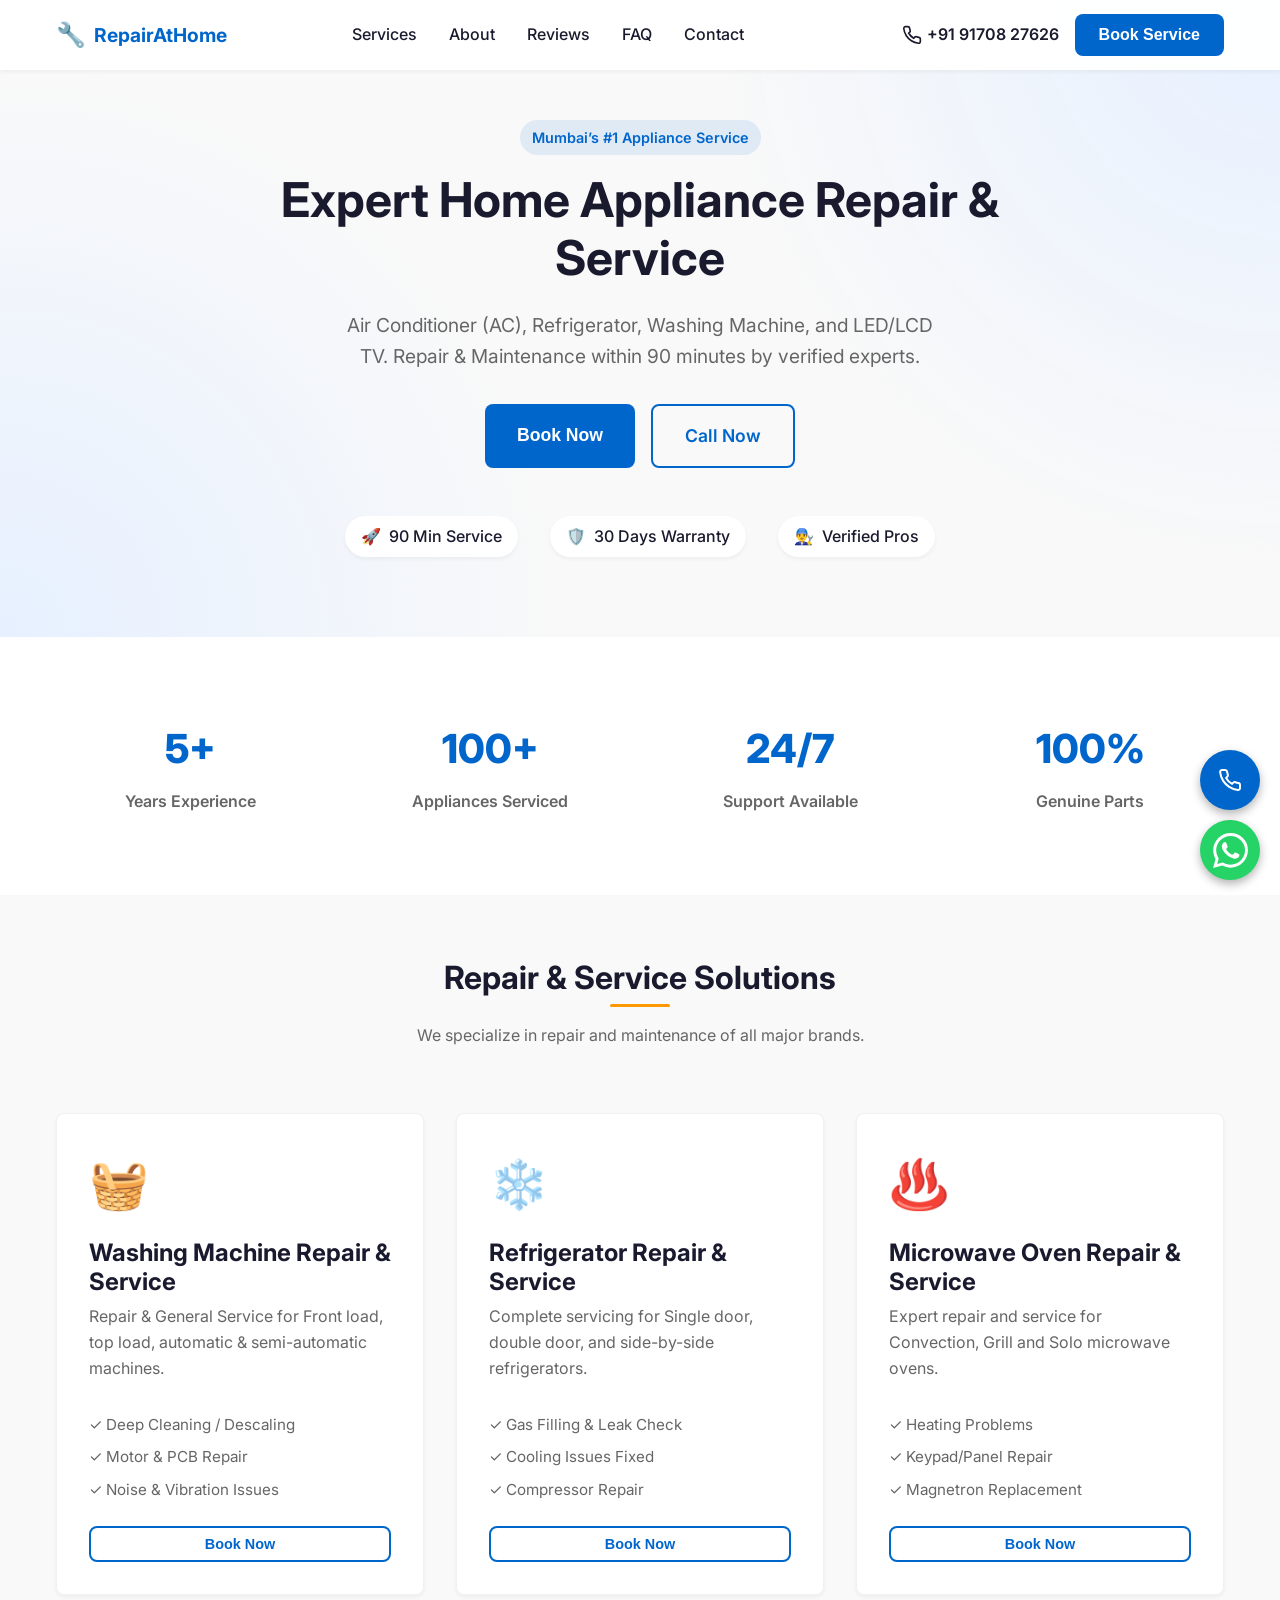
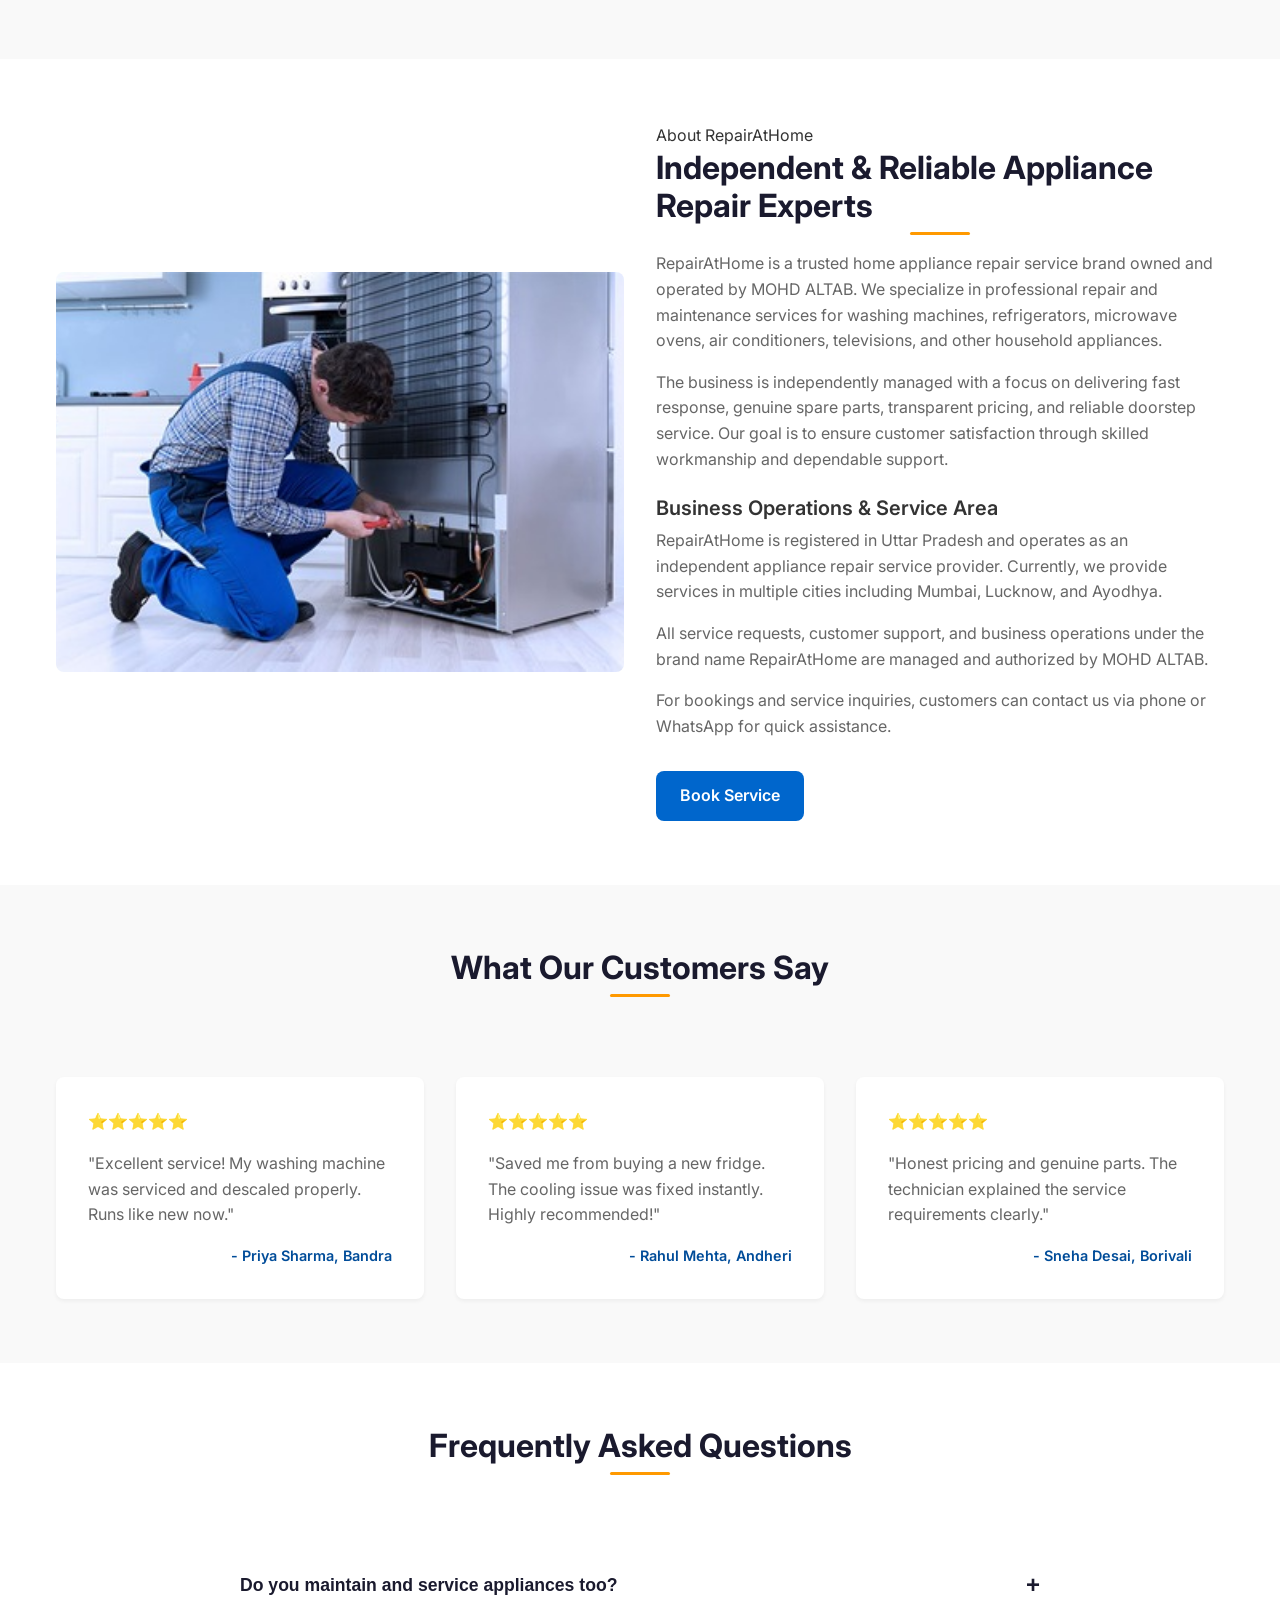
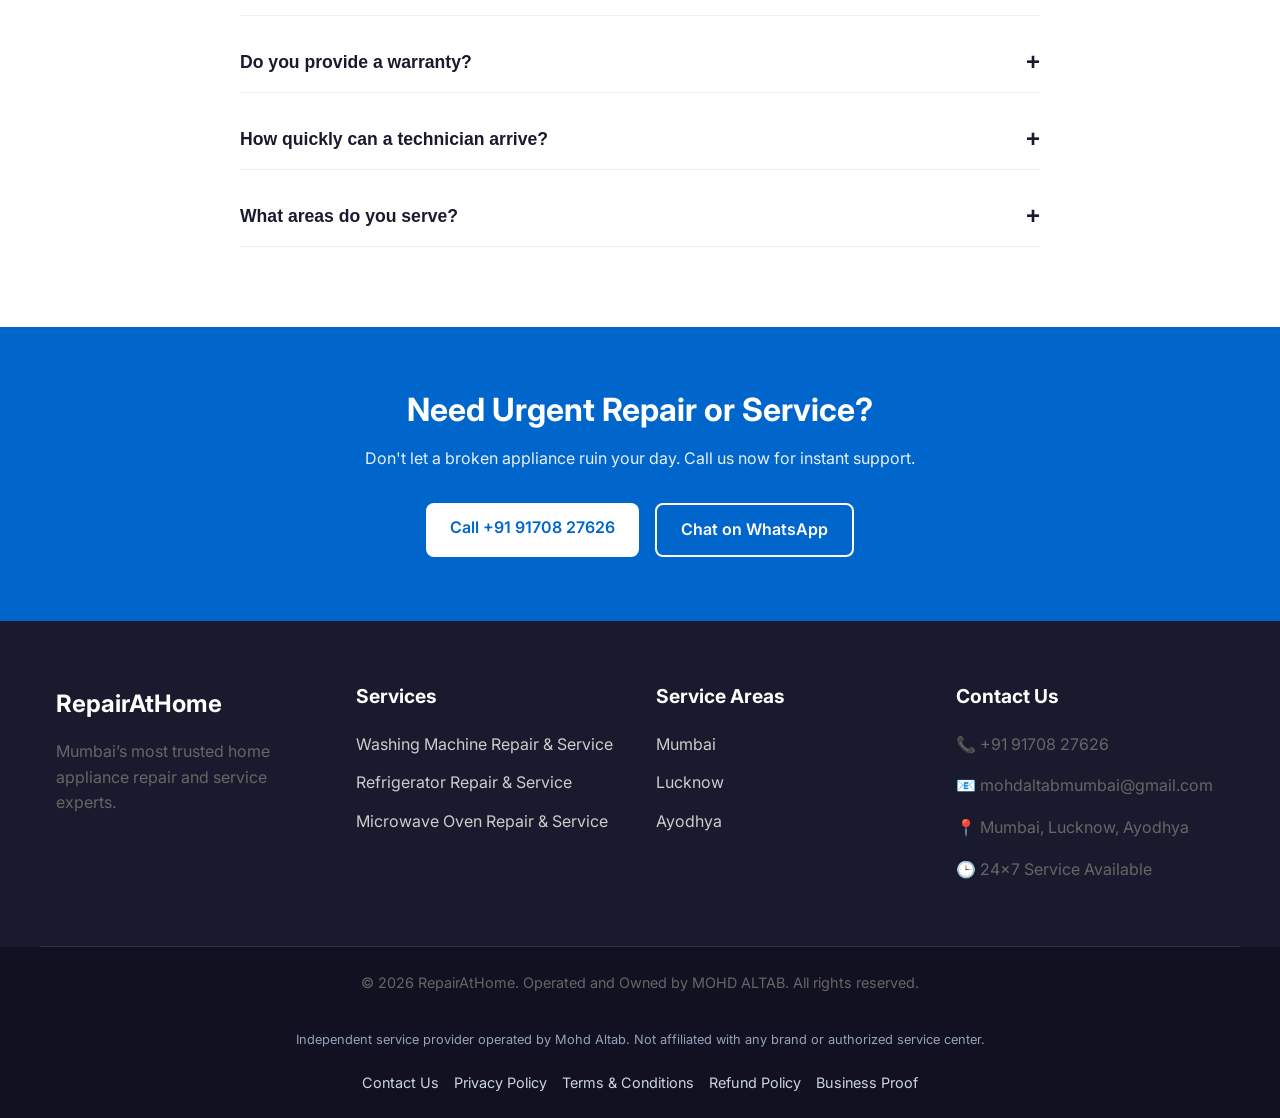
==== commit 378a744f: "Update website content from docx, fix encoding issues, and add Business Proof page" ====
--- a/index.html
+++ b/index.html
@@ -15,7 +15,7 @@
     <meta name="viewport" content="width=device-width, initial-scale=1.0">
     <title>RepairAtHome Mumbai | AC, Fridge & Washing Machine Repair Service</title>
     <meta name="description"
-        content="Quick & reliable home appliance repair within 90 minutes. Washing machines, refrigerators, microwaves. 24x7 Support in Mumbai. Verified technicians.">
+        content="Quick & reliable home appliance repair within 90 minutes. Air Conditioner (AC), Refrigerator, Washing Machine, and LED/LCD TV.">
     <meta name="robots" content="index, follow">
     <link rel="canonical" href="https://www.repairathomemumbai.in/">
     <link rel="stylesheet" href="styles.css">
@@ -39,7 +39,7 @@
         "postalCode": "400001",
         "addressCountry": "IN"
       },
-      "areaServed": ["Andheri", "Bandra", "Borivali", "Malad", "Goregaon", "Kurla", "Thane", "Navi Mumbai"],
+      "areaServed": ["Mumbai", "Lucknow", "Ayodhya"],
       "openingHoursSpecification": {
         "@type": "OpeningHoursSpecification",
         "dayOfWeek": [
@@ -86,7 +86,7 @@
         "name": "What areas do you serve?",
         "acceptedAnswer": {
           "@type": "Answer",
-          "text": "We cover Andheri, Bandra, Borivali, Malad, Goregaon, Kurla, Thane, and Navi Mumbai."
+          "text": "We provide services in multiple cities including Mumbai, Lucknow, and Ayodhya."
         }
       }]
     }
@@ -146,7 +146,7 @@
             <div class="container hero-content fade-up">
                 <span class="badge">Mumbai’s #1 Appliance Service</span>
                 <h1 class="hero-title">Expert Home Appliance Repair & Service</h1>
-                <p class="hero-subtitle">Washing Machines, Refrigerators, Microwaves. Repair & Maintenance within 90
+                <p class="hero-subtitle">Air Conditioner (AC), Refrigerator, Washing Machine, and LED/LCD TV. Repair & Maintenance within 90
                     minutes by verified experts.</p>
                 <div class="hero-btns">
                     <button class="btn btn-primary btn-lg" onclick="openModal()">Book Now</button>
@@ -255,8 +255,7 @@
                         style="margin-top: 1.5rem; margin-bottom: 0.5rem; font-size: 1.25rem; font-weight: 600; color: var(--text-dark);">
                         Business Operations & Service Area</h3>
                     <p>RepairAtHome is registered in Uttar Pradesh and operates as an independent appliance repair
-                        service provider. Currently, we provide on-demand home appliance repair services across Mumbai,
-                        Thane, and Navi Mumbai.</p>
+                        service provider. Currently, we provide services in multiple cities including Mumbai, Lucknow, and Ayodhya.</p>
                     <p>All service requests, customer support, and business operations under the brand name RepairAtHome
                         are managed and authorized by MOHD ALTAB.</p>
                     <p>For bookings and service inquiries, customers can contact us via phone or WhatsApp for quick
@@ -336,7 +335,7 @@
                     <div class="faq-item">
                         <button class="faq-question">What areas do you serve? <span class="icon">+</span></button>
                         <div class="faq-answer">
-                            <p>We cover Andheri, Bandra, Borivali, Malad, Goregaon, Kurla, Thane, and Navi Mumbai.</p>
+                            <p>We provide services in multiple cities including Mumbai, Lucknow, and Ayodhya.</p>
                         </div>
                     </div>
                 </div>
@@ -381,9 +380,9 @@
             <div class="footer-col">
                 <h4>Service Areas</h4>
                 <ul>
-                    <li>Andheri • Bandra • Borivali</li>
-                    <li>Malad • Goregaon • Kurla</li>
-                    <li>Thane • Navi Mumbai</li>
+                    <li>Mumbai</li>
+                    <li>Lucknow</li>
+                    <li>Ayodhya</li>
                 </ul>
             </div>
             <div class="footer-col">
@@ -391,14 +390,15 @@
                     <h4>Contact Us</h4>
                 </a>
                 <p>📞 <a href="tel:+919170827626">+91 91708 27626</a></p>
-                <p>📧 <a href="mailto:altabalam6852@gmail.com" style="color: inherit;">altabalam6852@gmail.com</a></p>
-                <p>📍 Mumbai, Maharashtra</p>
+                <p>📧 <a href="mailto:mohdaltabmumbai@gmail.com" style="color: inherit;">mohdaltabmumbai@gmail.com</a></p>
+                <p>📍 Mumbai, Lucknow, Ayodhya</p>
                 <p>🕒 24x7 Service Available</p>
             </div>
         </div>
         <div class="footer-bottom">
             <div class="container" style="display: flex; flex-direction: column; align-items: center; gap: 10px;">
                 <p>&copy; 2026 RepairAtHome. Operated and Owned by MOHD ALTAB. All rights reserved.</p>
+                <p style="font-size: 0.8rem; text-align: center; max-width: 800px; margin: 10px auto; color: #94a3b8;">Independent service provider operated by Mohd Altab. Not affiliated with any brand or authorized service center.</p>
                 <div class="footer-legal-links"
                     style="display: flex; gap: 15px; flex-wrap: wrap; justify-content: center; font-size: 0.9rem;">
                     <a href="contact.html" style="color: #cbd5e1; text-decoration: none;">Contact Us</a>
@@ -406,6 +406,7 @@
                     <a href="terms-conditions.html" style="color: #cbd5e1; text-decoration: none;">Terms &
                         Conditions</a>
                     <a href="refund-cancellation.html" style="color: #cbd5e1; text-decoration: none;">Refund Policy</a>
+                    <a href="business-proof.html" style="color: #cbd5e1; text-decoration: none;">Business Proof</a>
                 </div>
             </div>
         </div>
@@ -437,8 +438,8 @@
                 <h3>Book Repair or Service</h3>
                 <p>Get a callback within 10 minutes</p>
             </div>
-            <form id="booking-form" class="booking-form" name="booking" method="POST" data-netlify="true">
-                <input type="hidden" name="form-name" value="booking">
+            <form id="booking-form" class="booking-form" name="booking" action="https://formspree.io/f/mreavlrq"
+                method="POST">
                 <div class="form-group">
                     <label for="name">Name</label>
                     <input type="text" id="name" name="name" required placeholder="Enter your name">
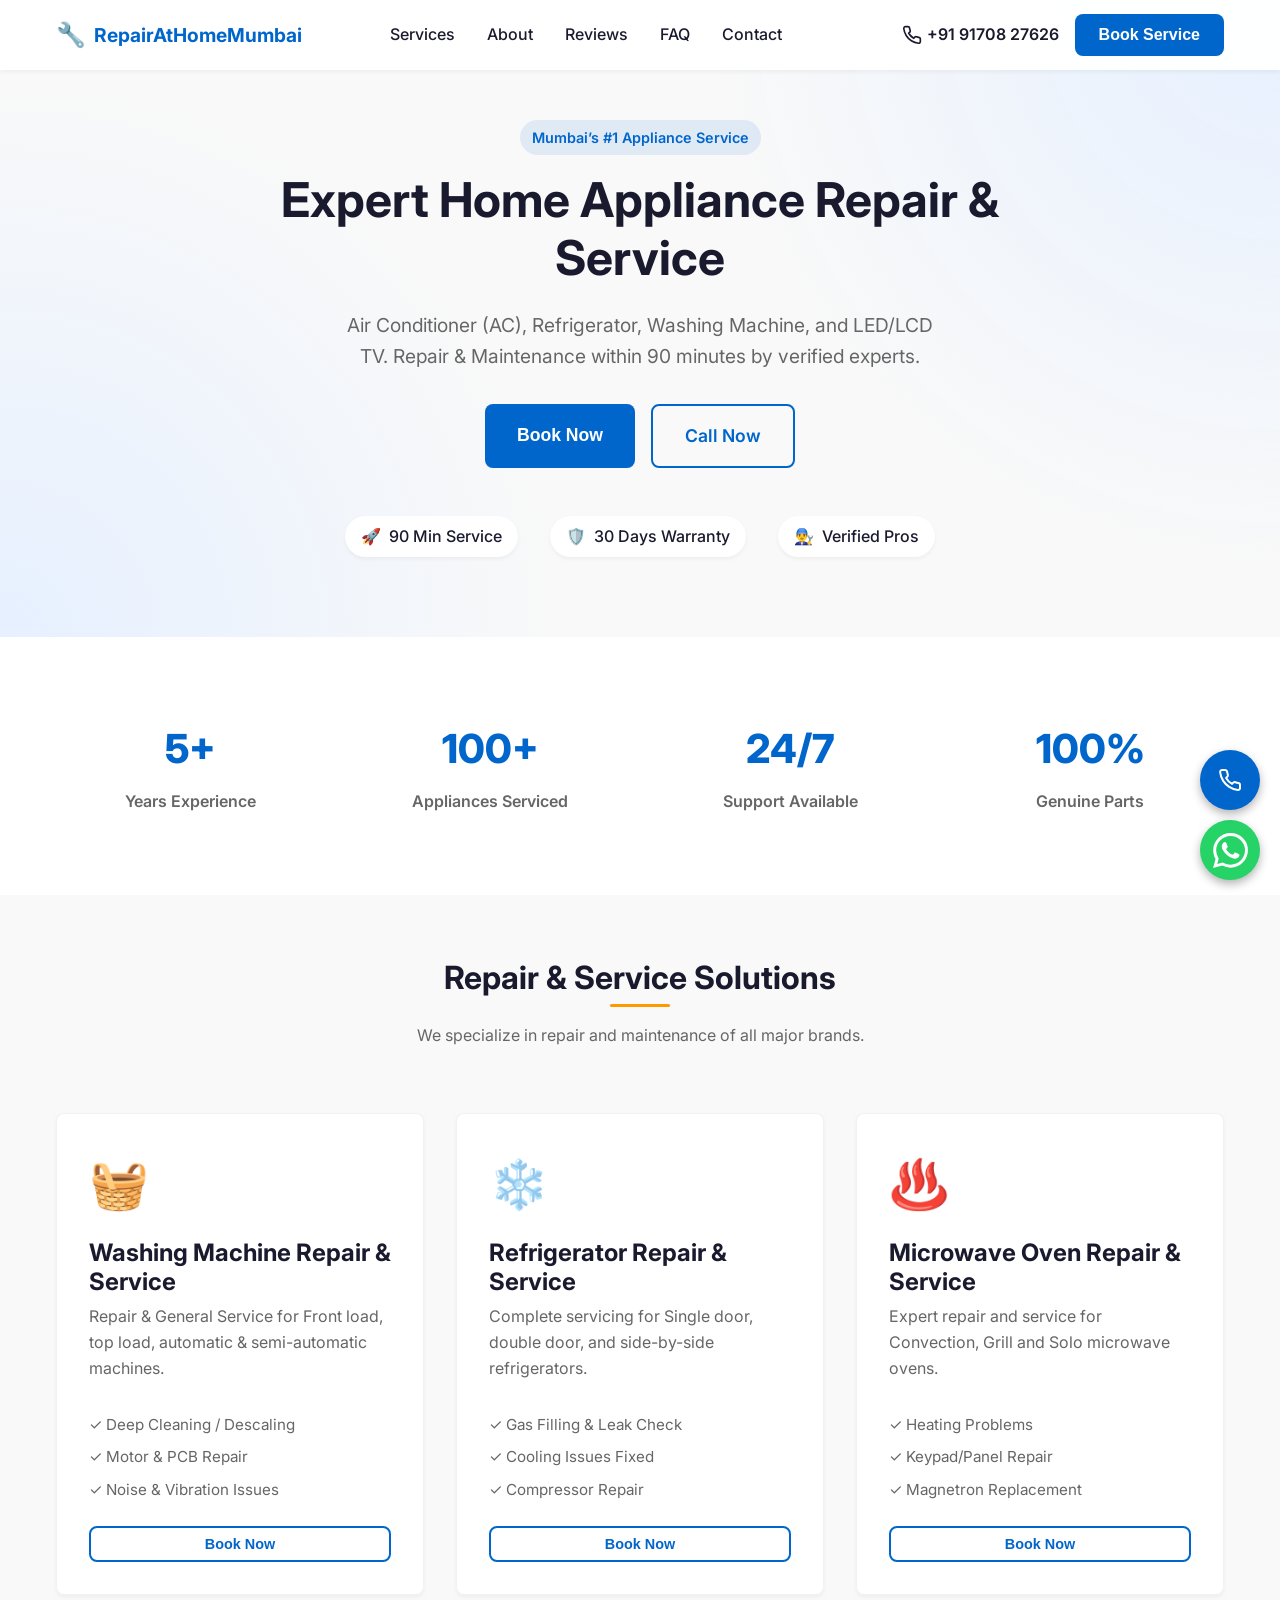
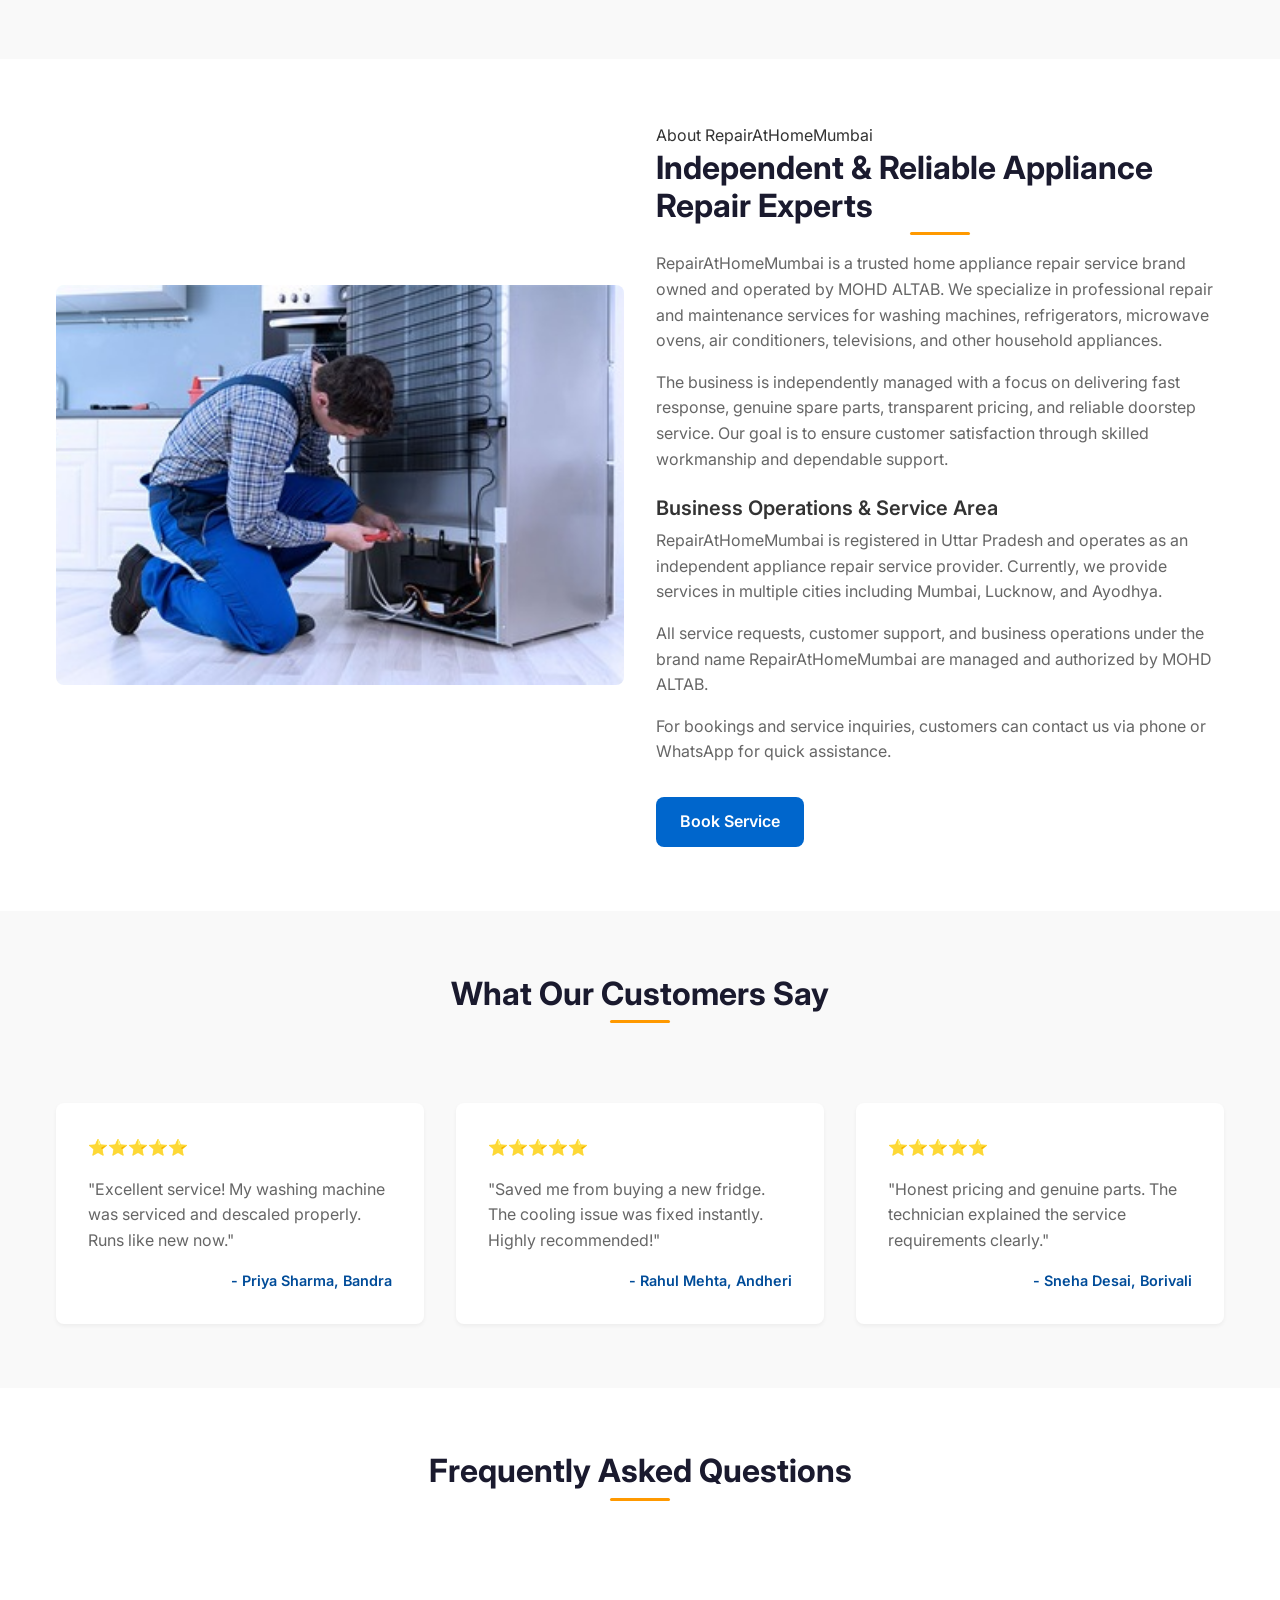
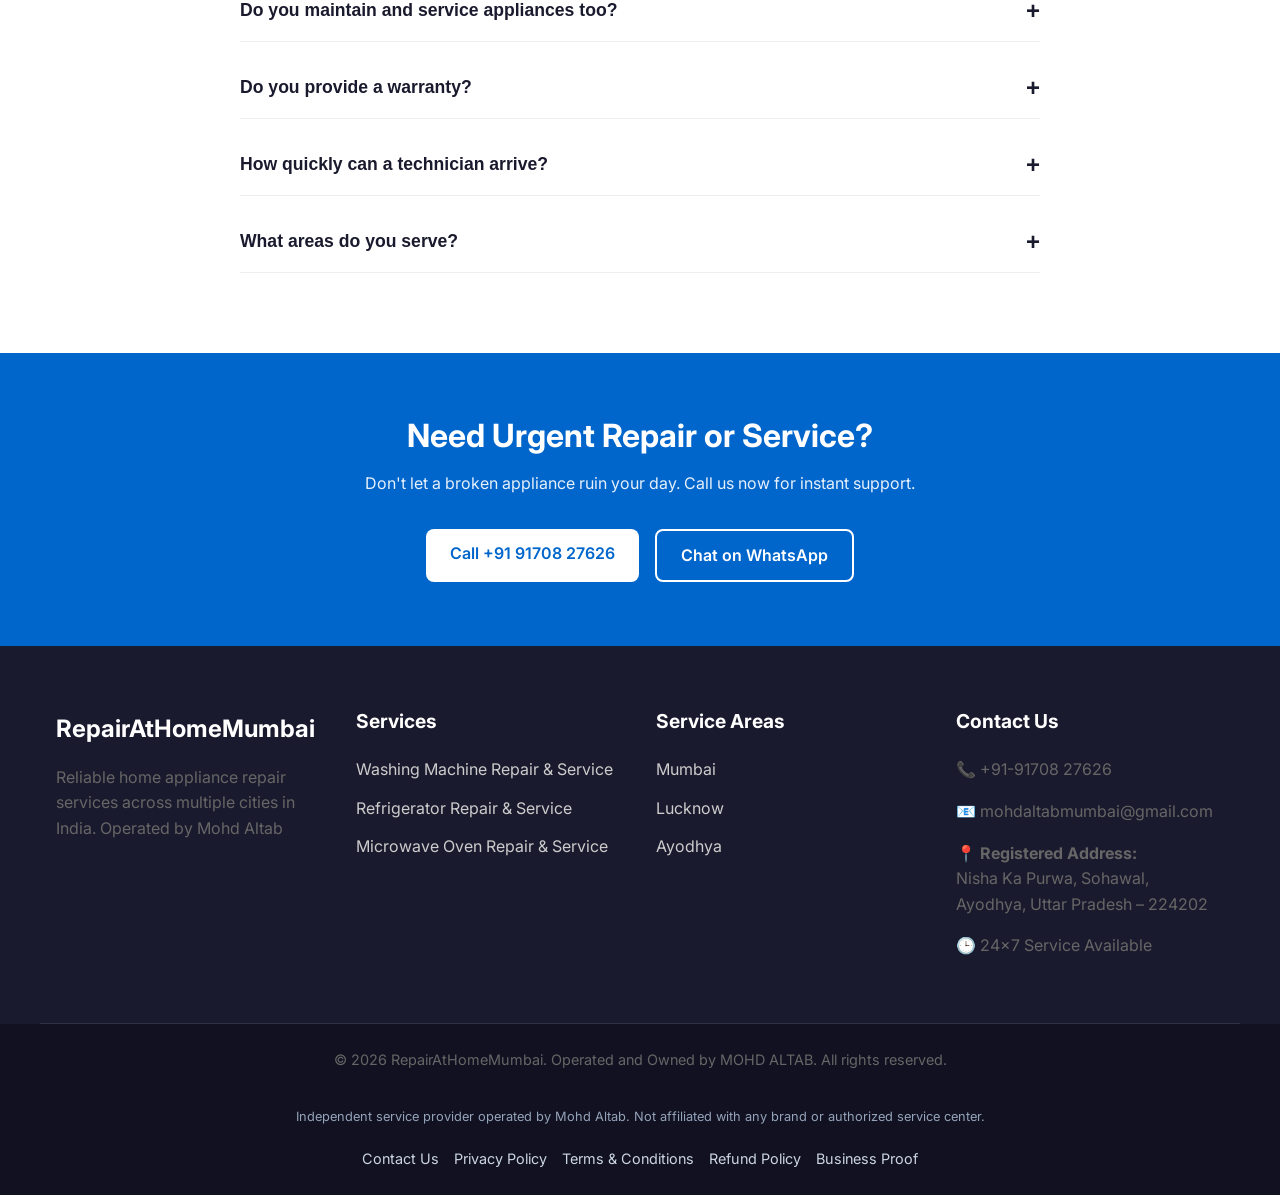
==== commit 43e38324: "Updated brand name, footer description, contact location, and business information block" ====
--- a/index.html
+++ b/index.html
@@ -13,7 +13,7 @@
     </script>
     <meta charset="UTF-8">
     <meta name="viewport" content="width=device-width, initial-scale=1.0">
-    <title>RepairAtHome Mumbai | AC, Fridge & Washing Machine Repair Service</title>
+    <title>RepairAtHomeMumbai Mumbai | AC, Fridge & Washing Machine Repair Service</title>
     <meta name="description"
         content="Quick & reliable home appliance repair within 90 minutes. Air Conditioner (AC), Refrigerator, Washing Machine, and LED/LCD TV.">
     <meta name="robots" content="index, follow">
@@ -27,7 +27,7 @@
     {
       "@context": "https://schema.org",
       "@type": "LocalBusiness",
-      "name": "RepairAtHome Mumbai",
+      "name": "RepairAtHomeMumbai Mumbai",
       "telephone": "+919170827626",
       "url": "https://www.repairathomemumbai.in/",
       "priceRange": "₹₹",
@@ -107,7 +107,7 @@
     <header class="header" id="header">
         <div class="container nav-container">
             <a href="#" class="logo">
-                <span class="logo-icon">🔧</span> RepairAtHome
+                <span class="logo-icon">🔧</span> RepairAtHomeMumbai
             </a>
             <nav class="nav-menu" id="nav-menu">
                 <ul class="nav-list">
@@ -242,9 +242,9 @@
                         style="width: 100%; height: 100%; object-fit: cover;" loading="lazy" width="600" height="400">
                 </div>
                 <div class="about-content fade-up">
-                    <span class="sub-title">About RepairAtHome</span>
+                    <span class="sub-title">About RepairAtHomeMumbai</span>
                     <h2 class="section-title">Independent & Reliable Appliance Repair Experts</h2>
-                    <p>RepairAtHome is a trusted home appliance repair service brand owned and operated by MOHD ALTAB.
+                    <p>RepairAtHomeMumbai is a trusted home appliance repair service brand owned and operated by MOHD ALTAB.
                         We specialize in professional repair and maintenance services for washing machines,
                         refrigerators, microwave ovens, air conditioners, televisions, and other household appliances.
                     </p>
@@ -254,9 +254,9 @@
                     <h3
                         style="margin-top: 1.5rem; margin-bottom: 0.5rem; font-size: 1.25rem; font-weight: 600; color: var(--text-dark);">
                         Business Operations & Service Area</h3>
-                    <p>RepairAtHome is registered in Uttar Pradesh and operates as an independent appliance repair
+                    <p>RepairAtHomeMumbai is registered in Uttar Pradesh and operates as an independent appliance repair
                         service provider. Currently, we provide services in multiple cities including Mumbai, Lucknow, and Ayodhya.</p>
-                    <p>All service requests, customer support, and business operations under the brand name RepairAtHome
+                    <p>All service requests, customer support, and business operations under the brand name RepairAtHomeMumbai
                         are managed and authorized by MOHD ALTAB.</p>
                     <p>For bookings and service inquiries, customers can contact us via phone or WhatsApp for quick
                         assistance.</p>
@@ -349,7 +349,7 @@
                 <p>Don't let a broken appliance ruin your day. Call us now for instant support.</p>
                 <div class="banner-btns">
                     <a href="tel:+919170827626" class="btn btn-light">Call +91 91708 27626</a>
-                    <a href="https://wa.me/919170827626?text=Hi%20RepairAtHome,%20I%20need%2024x7%20appliance%20repair"
+                    <a href="https://wa.me/919170827626?text=Hi%20RepairAtHomeMumbai,%20I%20need%2024x7%20appliance%20repair"
                         target="_blank" class="btn btn-outline-light">Chat on WhatsApp</a>
                 </div>
             </div>
@@ -360,8 +360,8 @@
     <footer class="footer">
         <div class="container grid footer-grid">
             <div class="footer-col">
-                <a href="#" class="footer-logo">RepairAtHome</a>
-                <p>Mumbai’s most trusted home appliance repair and service experts.</p>
+                <a href="#" class="footer-logo">RepairAtHomeMumbai</a>
+                <p>Reliable home appliance repair services across multiple cities in India. Operated by Mohd Altab</p>
                 <div class="social-links">
                     <!-- Social icons could go here -->
                 </div>
@@ -389,15 +389,15 @@
                 <a href="contact.html" style="text-decoration: none;">
                     <h4>Contact Us</h4>
                 </a>
-                <p>📞 <a href="tel:+919170827626">+91 91708 27626</a></p>
+                <p>📞 <a href="tel:+919170827626">+91-91708 27626</a></p>
                 <p>📧 <a href="mailto:mohdaltabmumbai@gmail.com" style="color: inherit;">mohdaltabmumbai@gmail.com</a></p>
-                <p>📍 Mumbai, Lucknow, Ayodhya</p>
+                <p>📍 <strong>Registered Address:</strong><br>Nisha Ka Purwa, Sohawal,<br>Ayodhya, Uttar Pradesh – 224202</p>
                 <p>🕒 24x7 Service Available</p>
             </div>
         </div>
         <div class="footer-bottom">
             <div class="container" style="display: flex; flex-direction: column; align-items: center; gap: 10px;">
-                <p>&copy; 2026 RepairAtHome. Operated and Owned by MOHD ALTAB. All rights reserved.</p>
+                <p>&copy; 2026 RepairAtHomeMumbai. Operated and Owned by MOHD ALTAB. All rights reserved.</p>
                 <p style="font-size: 0.8rem; text-align: center; max-width: 800px; margin: 10px auto; color: #94a3b8;">Independent service provider operated by Mohd Altab. Not affiliated with any brand or authorized service center.</p>
                 <div class="footer-legal-links"
                     style="display: flex; gap: 15px; flex-wrap: wrap; justify-content: center; font-size: 0.9rem;">
@@ -413,7 +413,7 @@
     </footer>
 
     <!-- Floating Buttons -->
-    <a href="https://wa.me/919170827626?text=Hi%20RepairAtHome,%20I%20need%2024x7%20appliance%20repair" target="_blank"
+    <a href="https://wa.me/919170827626?text=Hi%20RepairAtHomeMumbai,%20I%20need%2024x7%20appliance%20repair" target="_blank"
         class="float-btn float-whatsapp" aria-label="Chat on WhatsApp">
         <!-- Official WhatsApp SVG Icon -->
         <svg viewBox="0 0 24 24" class="whatsapp-icon" fill="white">
@@ -464,7 +464,7 @@
                 </div>
                 <button type="submit" class="btn btn-primary btn-block">Confirm Booking</button>
             </form>
-            <p class="form-footer">Or call us directly at <a href="tel:+919170827626">+91 91708 27626</a></p>
+            <p class="form-footer">Or call us directly at <a href="tel:+919170827626">+91-91708 27626</a></p>
         </div>
     </div>
 
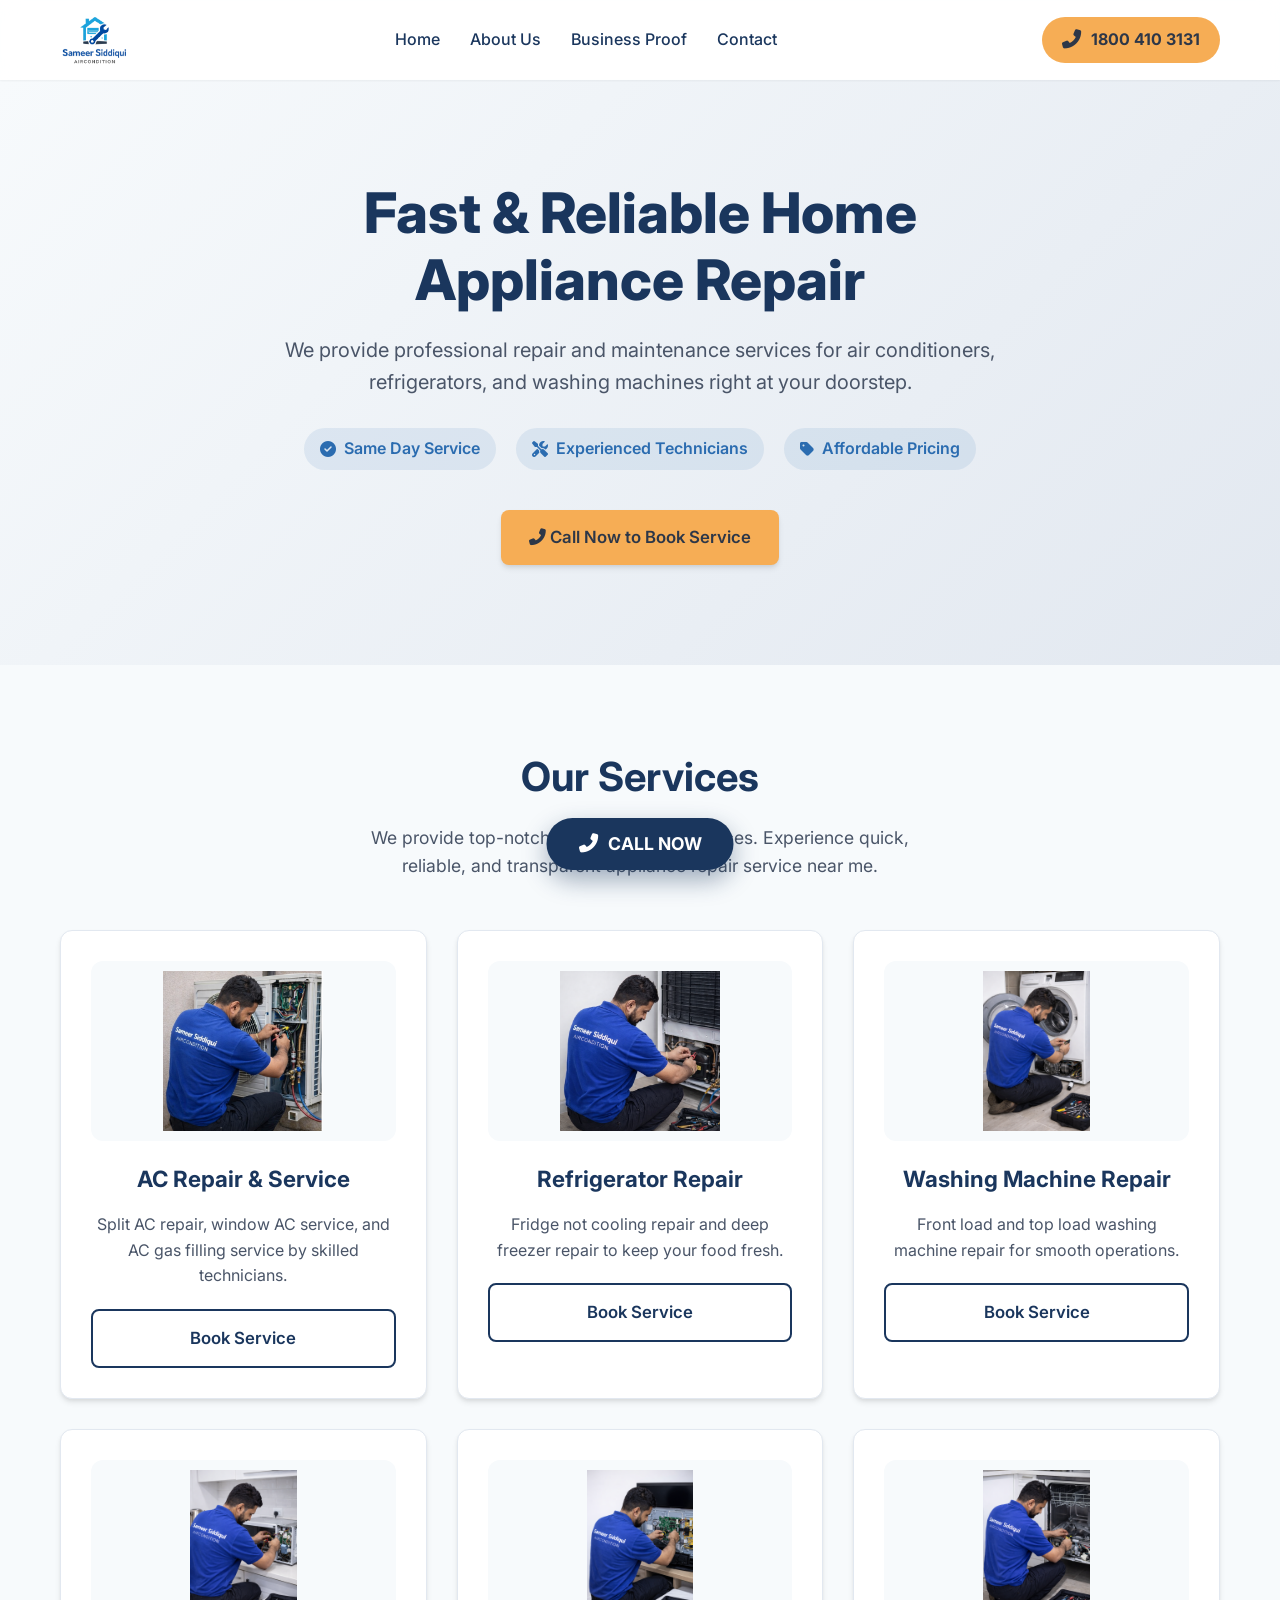
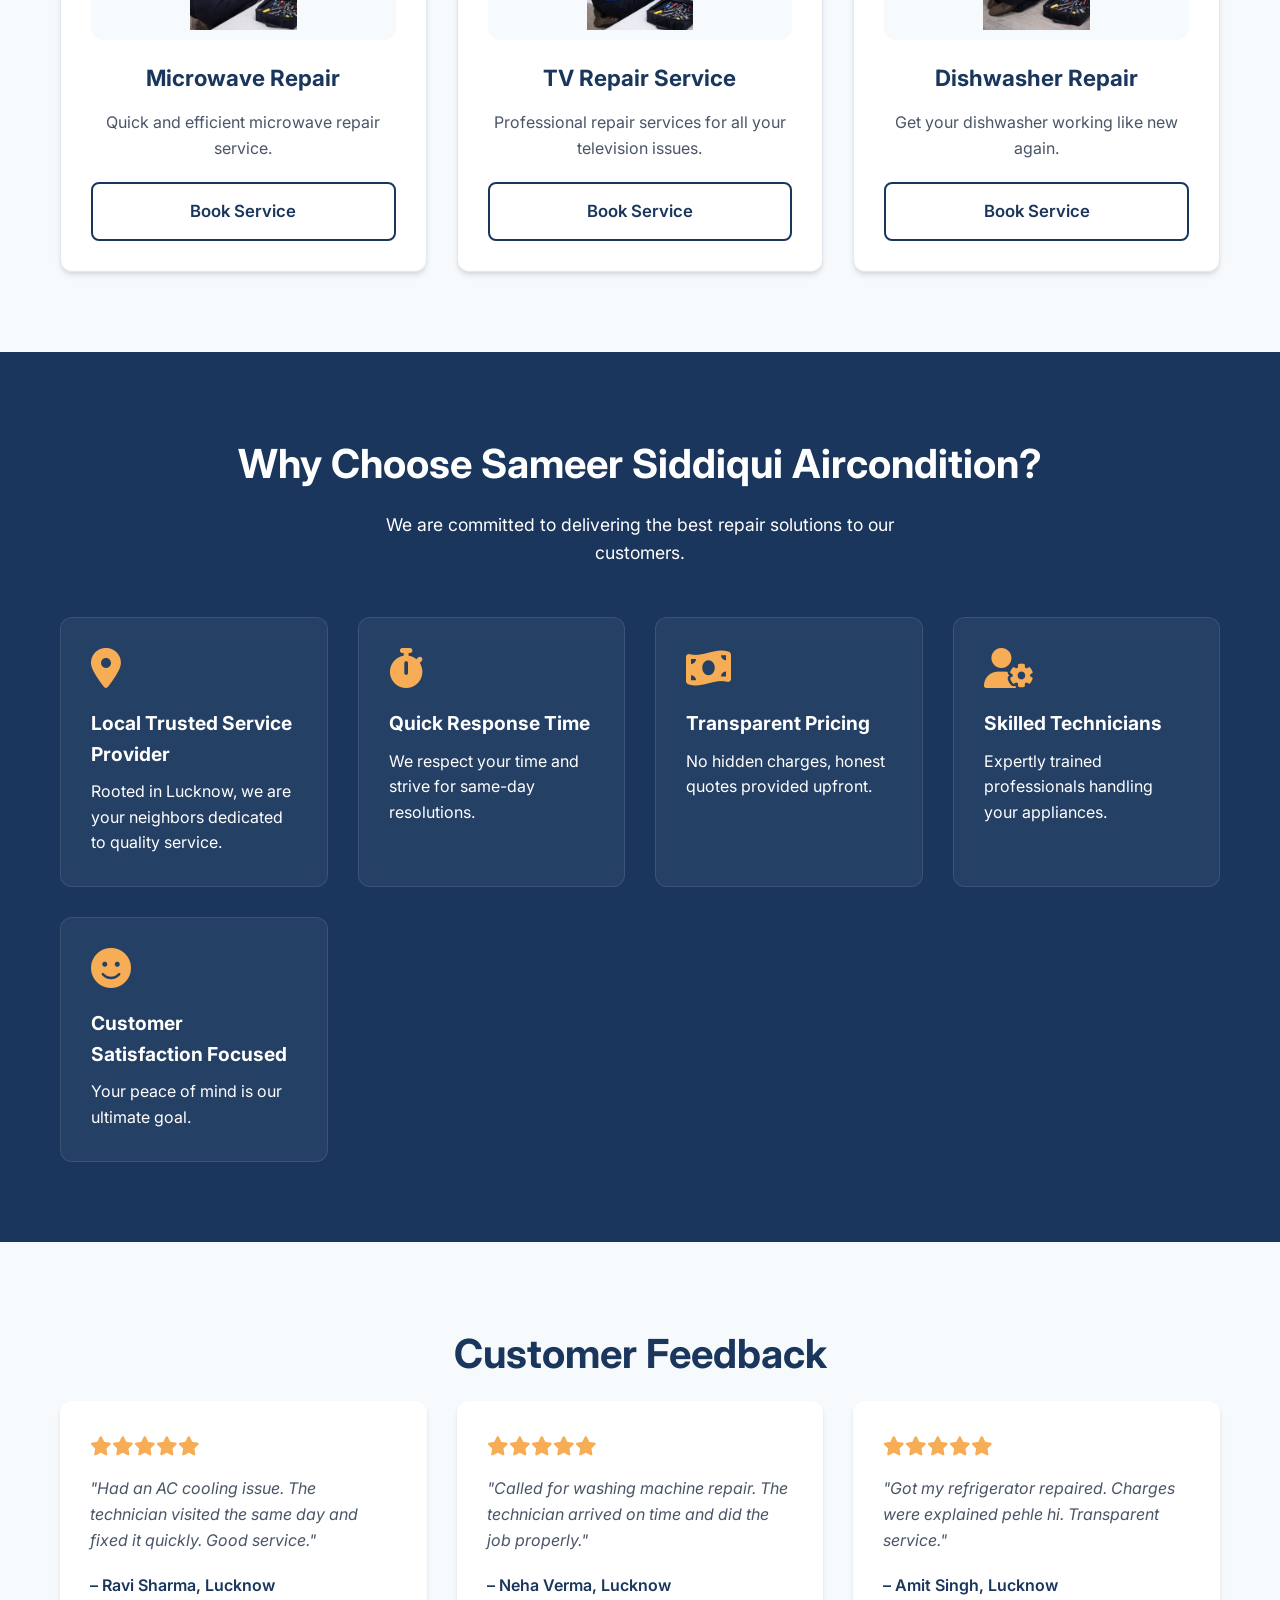
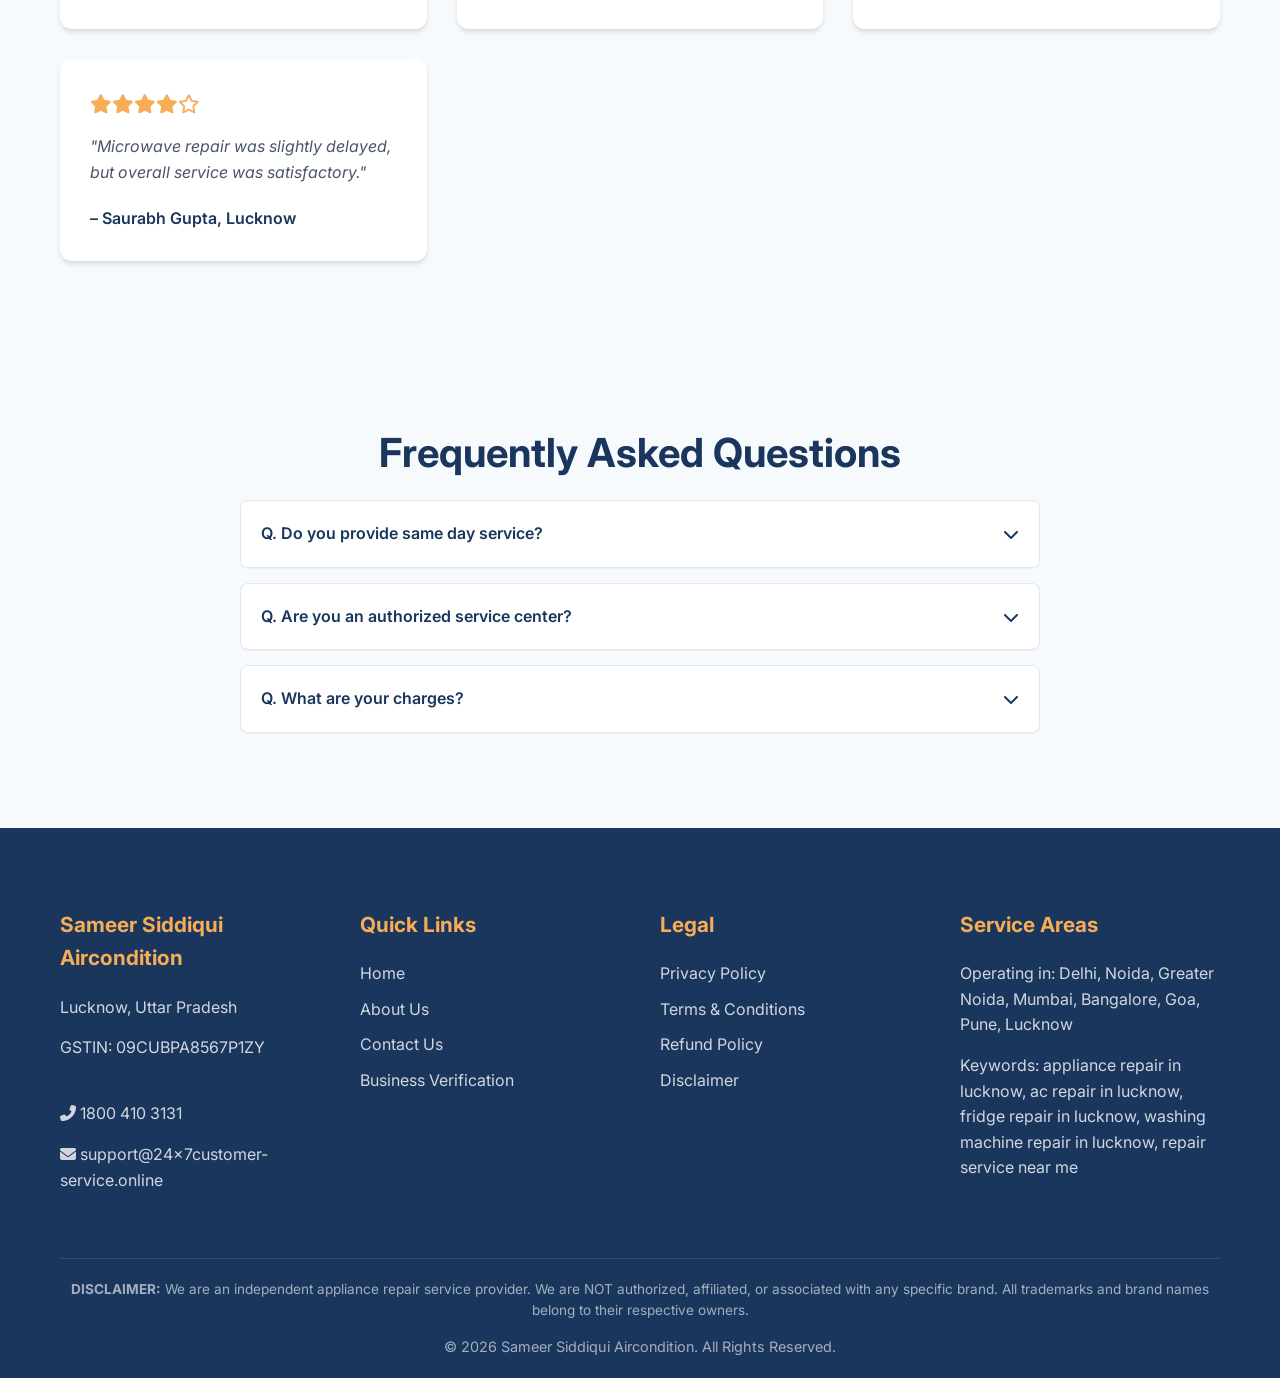
==== commit 2a6f1fe7: "Update site structure, contact information, and assets" ====
--- a/index.html
+++ b/index.html
@@ -1,474 +1,287 @@
 <!DOCTYPE html>
 <html lang="en">
-
 <head>
-    <!-- Google tag (gtag.js) -->
-    <script async src="https://www.googletagmanager.com/gtag/js?id=AW-17969462541"></script>
-    <script>
-        window.dataLayer = window.dataLayer || [];
-        function gtag() { dataLayer.push(arguments); }
-        gtag('js', new Date());
-
-        gtag('config', 'AW-17969462541');
-    </script>
     <meta charset="UTF-8">
     <meta name="viewport" content="width=device-width, initial-scale=1.0">
-    <title>RepairAtHomeMumbai Mumbai | AC, Fridge & Washing Machine Repair Service</title>
-    <meta name="description"
-        content="Quick & reliable home appliance repair within 90 minutes. Air Conditioner (AC), Refrigerator, Washing Machine, and LED/LCD TV.">
-    <meta name="robots" content="index, follow">
-    <link rel="canonical" href="https://www.repairathomemumbai.in/">
-    <link rel="stylesheet" href="styles.css">
-    <link rel="preconnect" href="https://fonts.googleapis.com">
-    <link rel="preconnect" href="https://fonts.gstatic.com" crossorigin>
-    <link href="https://fonts.googleapis.com/css2?family=Inter:wght@400;500;600;700&display=swap" rel="stylesheet">
-    <!-- Favicon would go here -->
-    <script type="application/ld+json">
-    {
-      "@context": "https://schema.org",
-      "@type": "LocalBusiness",
-      "name": "RepairAtHomeMumbai Mumbai",
-      "telephone": "+919170827626",
-      "url": "https://www.repairathomemumbai.in/",
-      "priceRange": "₹₹",
-      "address": {
-        "@type": "PostalAddress",
-        "streetAddress": "Mumbai",
-        "addressLocality": "Mumbai",
-        "addressRegion": "Maharashtra",
-        "postalCode": "400001",
-        "addressCountry": "IN"
-      },
-      "areaServed": ["Mumbai", "Lucknow", "Ayodhya"],
-      "openingHoursSpecification": {
-        "@type": "OpeningHoursSpecification",
-        "dayOfWeek": [
-          "Monday",
-          "Tuesday",
-          "Wednesday",
-          "Thursday",
-          "Friday",
-          "Saturday",
-          "Sunday"
-        ],
-        "opens": "00:00",
-        "closes": "23:59"
-      }
-    }
-    </script>
-    <script type="application/ld+json">
-    {
-      "@context": "https://schema.org",
-      "@type": "FAQPage",
-      "mainEntity": [{
-        "@type": "Question",
-        "name": "Do you maintain and service appliances too?",
-        "acceptedAnswer": {
-          "@type": "Answer",
-          "text": "Yes, we offer general servicing, cleaning, and maintenance for washing machines, fridges, and microwaves to extend their life."
-        }
-      }, {
-        "@type": "Question",
-        "name": "Do you provide a warranty?",
-        "acceptedAnswer": {
-          "@type": "Answer",
-          "text": "Yes, we provide a 30-day service warranty on all repairs and a manufacturer warranty on replaced parts."
-        }
-      }, {
-        "@type": "Question",
-        "name": "How quickly can a technician arrive?",
-        "acceptedAnswer": {
-          "@type": "Answer",
-          "text": "We strive for a 90-minute turnaround time in supported areas across Mumbai."
-        }
-      }, {
-        "@type": "Question",
-        "name": "What areas do you serve?",
-        "acceptedAnswer": {
-          "@type": "Answer",
-          "text": "We provide services in multiple cities including Mumbai, Lucknow, and Ayodhya."
-        }
-      }]
-    }
-    </script>
-    <style>
-        /* Critical CSS or fallback */
-        .loading {
-            display: flex;
-            justify-content: center;
-            align-items: center;
-            height: 100vh;
-        }
-    </style>
+    <title>Sameer Siddiqui Aircondition | Home Appliance Repair</title>
+    <meta name="description" content="Professional appliance repair service near me. We offer AC repair service in Lucknow, Delhi, Noida, Greater Noida, Mumbai, Bangalore, Goa, Pune, refrigerator repair, and washing machine repair at your doorstep.">
+    <meta name="keywords" content="home appliance repair in lucknow, appliance repair service near me, ac repair service in lucknow,Delhi, Noida, Greater Noida, Mumbai, Bangalore, Goa, Pune, refrigerator repair in lucknow,Delhi, Noida, Greater Noida, Mumbai, Bangalore, Goa, Pune, refrigerator washing machine repair in lucknow,Delhi, Noida, Greater Noida, Mumbai, Bangalore, Goa, Pune, doorstep appliance repair service, ac service in lucknow,Delhi, Noida, Greater Noida, Mumbai, Bangalore, Goa, Pune">
+    <link rel="stylesheet" href="assets/css/style.css">
+    <link rel="stylesheet" href="https://cdnjs.cloudflare.com/ajax/libs/font-awesome/6.4.0/css/all.min.css">
 </head>
-
 <body>
-    <!-- Navbar -->
-    <header class="header" id="header">
+
+    <!-- Header -->
+    <header>
         <div class="container nav-container">
-            <a href="#" class="logo">
-                <span class="logo-icon">🔧</span> RepairAtHomeMumbai
+            <a href="index.html" class="logo">
+                <img src="images/sameer_logo_transparent.png" alt="Sameer Siddiqui Aircondition Logo">
             </a>
-            <nav class="nav-menu" id="nav-menu">
-                <ul class="nav-list">
-                    <li><a href="#services" class="nav-link">Services</a></li>
-                    <li><a href="#about" class="nav-link">About</a></li>
-                    <li><a href="#reviews" class="nav-link">Reviews</a></li>
-                    <li><a href="#faq" class="nav-link">FAQ</a></li>
-                    <li><a href="contact.html" class="nav-link">Contact</a></li>
-                    <li><a href="#contact" class="nav-link cta-btn mobile-only">Book Service</a></li>
-                </ul>
-                <div class="nav-close" id="nav-close" role="button" tabindex="0" aria-label="Close Menu">&times;</div>
+            
+            <nav class="nav-links">
+                <a href="index.html">Home</a>
+                <a href="about.html">About Us</a>
+                <a href="verification.html">Business Proof</a>
+                <a href="contact.html">Contact</a>
             </nav>
-            <div class="nav-actions">
-                <a href="tel:+919170827626" class="nav-phone hide-mobile">
-                    <svg width="20" height="20" viewBox="0 0 24 24" fill="none" stroke="currentColor" stroke-width="2">
-                        <path
-                            d="M22 16.92v3a2 2 0 0 1-2.18 2 19.79 19.79 0 0 1-8.63-3.07 19.5 19.5 0 0 1-6-6 19.79 19.79 0 0 1-3.07-8.67A2 2 0 0 1 4.11 2h3a2 2 0 0 1 2 1.72 12.84 12.84 0 0 0 .7 2.81 2 2 0 0 1-.45 2.11L8.09 9.91a16 16 0 0 0 6 6l1.27-1.27a2 2 0 0 1 2.11-.45 12.84 12.84 0 0 0 2.81.7A2 2 0 0 1 22 16.92z">
-                        </path>
-                    </svg>
-                    +91 91708 27626
+            
+            <div class="nav-cta">
+                <a href="tel:18004103131" class="call-now-nav">
+                    <i class="fas fa-phone-alt"></i> 1800 410 3131
                 </a>
-                <button class="btn btn-primary" onclick="openModal()">Book Service</button>
-                <div class="nav-toggle" id="nav-toggle" aria-label="Open Menu" role="button" tabindex="0">
-                    <span></span>
-                    <span></span>
-                    <span></span>
-                </div>
-            </div>
+            </div>
+            
+            <button class="mobile-menu-btn">
+                <i class="fas fa-bars"></i>
+            </button>
         </div>
     </header>
 
-    <main>
-        <!-- Hero Section -->
-        <section class="hero" id="home">
-            <div class="hero-bg"></div>
-            <div class="container hero-content fade-up">
-                <span class="badge">Mumbai’s #1 Appliance Service</span>
-                <h1 class="hero-title">Expert Home Appliance Repair & Service</h1>
-                <p class="hero-subtitle">Air Conditioner (AC), Refrigerator, Washing Machine, and LED/LCD TV. Repair & Maintenance within 90
-                    minutes by verified experts.</p>
-                <div class="hero-btns">
-                    <button class="btn btn-primary btn-lg" onclick="openModal()">Book Now</button>
-                    <a href="tel:+919170827626" class="btn btn-outline btn-lg">Call Now</a>
-                </div>
-                <div class="hero-features">
-                    <div class="feature-item"><span>🚀</span> 90 Min Service</div>
-                    <div class="feature-item"><span>🛡️</span> 30 Days Warranty</div>
-                    <div class="feature-item"><span>👨‍🔧</span> Verified Pros</div>
-                </div>
-            </div>
-        </section>
-
-        <!-- Trust / Stats Section -->
-        <section class="section stats-section">
-            <div class="container grid stats-grid">
-                <div class="stat-card fade-up">
-                    <div class="stat-number">5+</div>
-                    <div class="stat-label">Years Experience</div>
-                </div>
-                <div class="stat-card fade-up" style="transition-delay: 100ms;">
-                    <div class="stat-number">100+</div>
-                    <div class="stat-label">Appliances Serviced</div>
-                </div>
-                <div class="stat-card fade-up" style="transition-delay: 200ms;">
-                    <div class="stat-number">24/7</div>
-                    <div class="stat-label">Support Available</div>
-                </div>
-                <div class="stat-card fade-up" style="transition-delay: 300ms;">
-                    <div class="stat-number">100%</div>
-                    <div class="stat-label">Genuine Parts</div>
-                </div>
-            </div>
-        </section>
-
-        <!-- Services Section -->
-        <section class="section services" id="services">
-            <div class="container">
-                <div class="section-header fade-up">
-                    <h2 class="section-title">Repair & Service Solutions</h2>
-                    <p class="section-desc">We specialize in repair and maintenance of all major brands.</p>
-                </div>
-                <div class="grid services-grid">
-                    <!-- Washing Machine -->
-                    <div class="service-card fade-up">
-                        <div class="service-icon">🧺</div>
-                        <h3>Washing Machine Repair & Service</h3>
-                        <p>Repair & General Service for Front load, top load, automatic & semi-automatic machines.</p>
-                        <ul class="service-features-list">
-                            <li>✓ Deep Cleaning / Descaling</li>
-                            <li>✓ Motor & PCB Repair</li>
-                            <li>✓ Noise & Vibration Issues</li>
-                        </ul>
-                        <button class="btn btn-sm btn-outline" onclick="openModal('Washing Machine Service')">Book
-                            Now</button>
-                    </div>
-                    <!-- Refrigerator -->
-                    <div class="service-card fade-up" style="transition-delay: 100ms;">
-                        <div class="service-icon">❄️</div>
-                        <h3>Refrigerator Repair & Service</h3>
-                        <p>Complete servicing for Single door, double door, and side-by-side refrigerators.</p>
-                        <ul class="service-features-list">
-                            <li>✓ Gas Filling & Leak Check</li>
-                            <li>✓ Cooling Issues Fixed</li>
-                            <li>✓ Compressor Repair</li>
-                        </ul>
-                        <button class="btn btn-sm btn-outline" onclick="openModal('Refrigerator Service')">Book
-                            Now</button>
-                    </div>
-                    <!-- Microwave -->
-                    <div class="service-card fade-up" style="transition-delay: 200ms;">
-                        <div class="service-icon">♨️</div>
-                        <h3>Microwave Oven Repair & Service</h3>
-                        <p>Expert repair and service for Convection, Grill and Solo microwave ovens.</p>
-                        <ul class="service-features-list">
-                            <li>✓ Heating Problems</li>
-                            <li>✓ Keypad/Panel Repair</li>
-                            <li>✓ Magnetron Replacement</li>
-                        </ul>
-                        <button class="btn btn-sm btn-outline" onclick="openModal('Microwave Service')">Book
-                            Now</button>
-                    </div>
-                </div>
-            </div>
-        </section>
-
-        <!-- About Section -->
-        <section class="section about" id="about">
-            <div class="container grid about-grid">
-                <div class="about-image fade-up">
-                    <!-- Placeholder for About Image, using a colored block for now or maybe later generate -->
-                    <img src="images/technician.jpg" alt="Technician servicing appliance"
-                        style="width: 100%; height: 100%; object-fit: cover;" loading="lazy" width="600" height="400">
-                </div>
-                <div class="about-content fade-up">
-                    <span class="sub-title">About RepairAtHomeMumbai</span>
-                    <h2 class="section-title">Independent & Reliable Appliance Repair Experts</h2>
-                    <p>RepairAtHomeMumbai is a trusted home appliance repair service brand owned and operated by MOHD ALTAB.
-                        We specialize in professional repair and maintenance services for washing machines,
-                        refrigerators, microwave ovens, air conditioners, televisions, and other household appliances.
-                    </p>
-                    <p>The business is independently managed with a focus on delivering fast response, genuine spare
-                        parts, transparent pricing, and reliable doorstep service. Our goal is to ensure customer
-                        satisfaction through skilled workmanship and dependable support.</p>
-                    <h3
-                        style="margin-top: 1.5rem; margin-bottom: 0.5rem; font-size: 1.25rem; font-weight: 600; color: var(--text-dark);">
-                        Business Operations & Service Area</h3>
-                    <p>RepairAtHomeMumbai is registered in Uttar Pradesh and operates as an independent appliance repair
-                        service provider. Currently, we provide services in multiple cities including Mumbai, Lucknow, and Ayodhya.</p>
-                    <p>All service requests, customer support, and business operations under the brand name RepairAtHomeMumbai
-                        are managed and authorized by MOHD ALTAB.</p>
-                    <p>For bookings and service inquiries, customers can contact us via phone or WhatsApp for quick
-                        assistance.</p>
-                    <a href="#contact" class="btn btn-primary" onclick="openModal()" style="margin-top: 1rem;">Book
-                        Service</a>
-                </div>
-            </div>
-        </section>
-
-
-
-        <!-- Testimonials -->
-        <section class="section reviews" id="reviews">
-            <div class="container">
-                <div class="section-header fade-up">
-                    <h2 class="section-title">What Our Customers Say</h2>
-                </div>
-                <div class="grid review-grid">
-                    <div class="review-card fade-up">
-                        <div class="stars">⭐⭐⭐⭐⭐</div>
-                        <p>"Excellent service! My washing machine was serviced and descaled properly. Runs like new
-                            now."</p>
-                        <div class="reviewer">
-                            <span class="reviewer-name">- Priya Sharma, Bandra</span>
-                        </div>
-                    </div>
-                    <div class="review-card fade-up" style="transition-delay: 100ms;">
-                        <div class="stars">⭐⭐⭐⭐⭐</div>
-                        <p>"Saved me from buying a new fridge. The cooling issue was fixed instantly. Highly
-                            recommended!"</p>
-                        <div class="reviewer">
-                            <span class="reviewer-name">- Rahul Mehta, Andheri</span>
-                        </div>
-                    </div>
-                    <div class="review-card fade-up" style="transition-delay: 200ms;">
-                        <div class="stars">⭐⭐⭐⭐⭐</div>
-                        <p>"Honest pricing and genuine parts. The technician explained the service requirements
-                            clearly."</p>
-                        <div class="reviewer">
-                            <span class="reviewer-name">- Sneha Desai, Borivali</span>
-                        </div>
-                    </div>
-                </div>
-            </div>
-        </section>
-
-        <!-- FAQ Section -->
-        <section class="section faq" id="faq">
-            <div class="container">
-                <div class="section-header fade-up">
-                    <h2 class="section-title">Frequently Asked Questions</h2>
-                </div>
-                <div class="faq-container fade-up">
-                    <div class="faq-item">
-                        <button class="faq-question">Do you maintain and service appliances too? <span
-                                class="icon">+</span></button>
-                        <div class="faq-answer">
-                            <p>Yes, we offer general servicing, cleaning, and maintenance for washing machines, fridges,
-                                and microwaves to extend their life.</p>
-                        </div>
-                    </div>
-                    <div class="faq-item">
-                        <button class="faq-question">Do you provide a warranty? <span class="icon">+</span></button>
-                        <div class="faq-answer">
-                            <p>Yes, we provide a 30-day service warranty on all repairs and a manufacturer warranty on
-                                replaced parts.</p>
-                        </div>
-                    </div>
-                    <div class="faq-item">
-                        <button class="faq-question">How quickly can a technician arrive? <span
-                                class="icon">+</span></button>
-                        <div class="faq-answer">
-                            <p>We strive for a 90-minute turnaround time in supported areas across Mumbai.</p>
-                        </div>
-                    </div>
-                    <div class="faq-item">
-                        <button class="faq-question">What areas do you serve? <span class="icon">+</span></button>
-                        <div class="faq-answer">
-                            <p>We provide services in multiple cities including Mumbai, Lucknow, and Ayodhya.</p>
-                        </div>
-                    </div>
-                </div>
-            </div>
-        </section>
-
-        <!-- CTA Banner -->
-        <section class="cta-banner">
-            <div class="container cta-content fade-up">
-                <h2>Need Urgent Repair or Service?</h2>
-                <p>Don't let a broken appliance ruin your day. Call us now for instant support.</p>
-                <div class="banner-btns">
-                    <a href="tel:+919170827626" class="btn btn-light">Call +91 91708 27626</a>
-                    <a href="https://wa.me/919170827626?text=Hi%20RepairAtHomeMumbai,%20I%20need%2024x7%20appliance%20repair"
-                        target="_blank" class="btn btn-outline-light">Chat on WhatsApp</a>
-                </div>
-            </div>
-        </section>
-    </main>
+    <!-- Hero Section -->
+    <section class="hero">
+        <div class="container hero-content">
+            <h1>Fast & Reliable Home Appliance Repair</h1>
+            <p class="hero-desc">We provide professional repair and maintenance services for air conditioners, refrigerators, and washing machines right at your doorstep.</p>
+            
+            <div class="hero-features">
+                <span><i class="fas fa-check-circle"></i> Same Day Service</span>
+                <span><i class="fas fa-tools"></i> Experienced Technicians</span>
+                <span><i class="fas fa-tag"></i> Affordable Pricing</span>
+            </div>
+            
+            <a href="tel:18004103131" class="btn btn-accent"><i class="fas fa-phone-alt"></i> Call Now to Book Service</a>
+        </div>
+    </section>
+
+    <!-- Services Section -->
+    <section class="section-padding">
+        <div class="container">
+            <div class="text-center">
+                <h2 class="section-title">Our Services</h2>
+                <p class="section-subtitle">We provide top-notch doorstep repair services. Experience quick, reliable, and transparent appliance repair service near me.</p>
+            </div>
+            
+            <div class="services-grid">
+                <!-- AC Repair -->
+                <div class="service-card">
+                    <div class="service-img-wrapper">
+                        <img src="images/ac.png" alt="AC Repair">
+                    </div>
+                    <h3>AC Repair & Service</h3>
+                    <p>Split AC repair, window AC service, and AC gas filling service by skilled technicians.</p>
+                    <a href="tel:18004103131" class="btn btn-outline" style="width: 100%;">Book Service</a>
+                </div>
+                
+                <!-- Refrigerator Repair -->
+                <div class="service-card">
+                    <div class="service-img-wrapper">
+                        <img src="images/fridge.png" alt="Refrigerator Repair">
+                    </div>
+                    <h3>Refrigerator Repair</h3>
+                    <p>Fridge not cooling repair and deep freezer repair to keep your food fresh.</p>
+                    <a href="tel:18004103131" class="btn btn-outline" style="width: 100%;">Book Service</a>
+                </div>
+                
+                <!-- Washing Machine Repair -->
+                <div class="service-card">
+                    <div class="service-img-wrapper">
+                        <img src="images/washing-machine.png" alt="Washing Machine Repair">
+                    </div>
+                    <h3>Washing Machine Repair</h3>
+                    <p>Front load and top load washing machine repair for smooth operations.</p>
+                    <a href="tel:18004103131" class="btn btn-outline" style="width: 100%;">Book Service</a>
+                </div>
+                
+                <!-- Microwave Repair -->
+                <div class="service-card">
+                    <div class="service-img-wrapper">
+                        <img src="images/microwave.png" alt="Microwave Repair">
+                    </div>
+                    <h3>Microwave Repair</h3>
+                    <p>Quick and efficient microwave repair service.</p>
+                    <a href="tel:18004103131" class="btn btn-outline" style="width: 100%;">Book Service</a>
+                </div>
+
+                <!-- TV Repair -->
+                <div class="service-card">
+                    <div class="service-img-wrapper">
+                        <img src="images/tv.png" alt="TV Repair">
+                    </div>
+                    <h3>TV Repair Service</h3>
+                    <p>Professional repair services for all your television issues.</p>
+                    <a href="tel:18004103131" class="btn btn-outline" style="width: 100%;">Book Service</a>
+                </div>
+
+                <!-- Dishwasher Repair -->
+                <div class="service-card">
+                    <div class="service-img-wrapper">
+                        <img src="images/dishwasher.png" alt="Dishwasher Repair">
+                    </div>
+                    <h3>Dishwasher Repair</h3>
+                    <p>Get your dishwasher working like new again.</p>
+                    <a href="tel:18004103131" class="btn btn-outline" style="width: 100%;">Book Service</a>
+                </div>
+            </div>
+        </div>
+    </section>
+
+    <!-- Why Choose Us -->
+    <section class="section-padding why-us">
+        <div class="container">
+            <div class="text-center">
+                <h2 class="section-title">Why Choose Sameer Siddiqui Aircondition?</h2>
+                <p class="section-subtitle">We are committed to delivering the best repair solutions to our customers.</p>
+            </div>
+            
+            <div class="why-us-grid">
+                <div class="why-card">
+                    <i class="fas fa-map-marker-alt"></i>
+                    <h4>Local Trusted Service Provider</h4>
+                    <p>Rooted in Lucknow, we are your neighbors dedicated to quality service.</p>
+                </div>
+                <div class="why-card">
+                    <i class="fas fa-stopwatch"></i>
+                    <h4>Quick Response Time</h4>
+                    <p>We respect your time and strive for same-day resolutions.</p>
+                </div>
+                <div class="why-card">
+                    <i class="fas fa-money-bill-wave"></i>
+                    <h4>Transparent Pricing</h4>
+                    <p>No hidden charges, honest quotes provided upfront.</p>
+                </div>
+                <div class="why-card">
+                    <i class="fas fa-user-cog"></i>
+                    <h4>Skilled Technicians</h4>
+                    <p>Expertly trained professionals handling your appliances.</p>
+                </div>
+                <div class="why-card">
+                    <i class="fas fa-smile"></i>
+                    <h4>Customer Satisfaction Focused</h4>
+                    <p>Your peace of mind is our ultimate goal.</p>
+                </div>
+            </div>
+        </div>
+    </section>
+
+    <!-- Testimonials -->
+    <section class="section-padding testimonials">
+        <div class="container">
+            <div class="text-center">
+                <h2 class="section-title">Customer Feedback</h2>
+            </div>
+            
+            <div class="testimonial-grid">
+                <div class="testimonial-card">
+                    <div class="stars"><i class="fas fa-star"></i><i class="fas fa-star"></i><i class="fas fa-star"></i><i class="fas fa-star"></i><i class="fas fa-star"></i></div>
+                    <p class="testimonial-text">"Had an AC cooling issue. The technician visited the same day and fixed it quickly. Good service."</p>
+                    <p class="testimonial-author">– Ravi Sharma, Lucknow</p>
+                </div>
+                <div class="testimonial-card">
+                    <div class="stars"><i class="fas fa-star"></i><i class="fas fa-star"></i><i class="fas fa-star"></i><i class="fas fa-star"></i><i class="fas fa-star"></i></div>
+                    <p class="testimonial-text">"Called for washing machine repair. The technician arrived on time and did the job properly."</p>
+                    <p class="testimonial-author">– Neha Verma, Lucknow</p>
+                </div>
+                <div class="testimonial-card">
+                    <div class="stars"><i class="fas fa-star"></i><i class="fas fa-star"></i><i class="fas fa-star"></i><i class="fas fa-star"></i><i class="fas fa-star"></i></div>
+                    <p class="testimonial-text">"Got my refrigerator repaired. Charges were explained pehle hi. Transparent service."</p>
+                    <p class="testimonial-author">– Amit Singh, Lucknow</p>
+                </div>
+                <div class="testimonial-card">
+                    <div class="stars"><i class="fas fa-star"></i><i class="fas fa-star"></i><i class="fas fa-star"></i><i class="fas fa-star"></i><i class="far fa-star"></i></div>
+                    <p class="testimonial-text">"Microwave repair was slightly delayed, but overall service was satisfactory."</p>
+                    <p class="testimonial-author">– Saurabh Gupta, Lucknow</p>
+                </div>
+            </div>
+        </div>
+    </section>
+
+    <!-- FAQ Section -->
+    <section class="section-padding">
+        <div class="container">
+            <div class="text-center">
+                <h2 class="section-title">Frequently Asked Questions</h2>
+            </div>
+            
+            <div class="faq-container">
+                <div class="faq-item">
+                    <div class="faq-question">
+                        <span>Q. Do you provide same day service?</span>
+                        <i class="fas fa-chevron-down"></i>
+                    </div>
+                    <div class="faq-answer">
+                        <p>Yes, we try to provide same day service based on availability.</p>
+                    </div>
+                </div>
+                <div class="faq-item">
+                    <div class="faq-question">
+                        <span>Q. Are you an authorized service center?</span>
+                        <i class="fas fa-chevron-down"></i>
+                    </div>
+                    <div class="faq-answer">
+                        <p>No, we are an independent service provider.</p>
+                    </div>
+                </div>
+                <div class="faq-item">
+                    <div class="faq-question">
+                        <span>Q. What are your charges?</span>
+                        <i class="fas fa-chevron-down"></i>
+                    </div>
+                    <div class="faq-answer">
+                        <p>Charges depend on the issue and will be informed before service. We maintain transparent pricing.</p>
+                    </div>
+                </div>
+            </div>
+        </div>
+    </section>
 
     <!-- Footer -->
-    <footer class="footer">
-        <div class="container grid footer-grid">
-            <div class="footer-col">
-                <a href="#" class="footer-logo">RepairAtHomeMumbai</a>
-                <p>Reliable home appliance repair services across multiple cities in India. Operated by Mohd Altab</p>
-                <div class="social-links">
-                    <!-- Social icons could go here -->
-                </div>
-            </div>
-            <div class="footer-col">
-                <h4>Services</h4>
-                <ul>
-                    <li><a href="#" onclick="openModal('Washing Machine Repair & Service')">Washing Machine Repair &
-                            Service</a></li>
-                    <li><a href="#" onclick="openModal('Refrigerator Repair & Service')">Refrigerator Repair &
-                            Service</a></li>
-                    <li><a href="#" onclick="openModal('Microwave Repair & Service')">Microwave Oven Repair &
-                            Service</a></li>
-                </ul>
-            </div>
-            <div class="footer-col">
-                <h4>Service Areas</h4>
-                <ul>
-                    <li>Mumbai</li>
-                    <li>Lucknow</li>
-                    <li>Ayodhya</li>
-                </ul>
-            </div>
-            <div class="footer-col">
-                <a href="contact.html" style="text-decoration: none;">
-                    <h4>Contact Us</h4>
-                </a>
-                <p>📞 <a href="tel:+919170827626">+91-91708 27626</a></p>
-                <p>📧 <a href="mailto:mohdaltabmumbai@gmail.com" style="color: inherit;">mohdaltabmumbai@gmail.com</a></p>
-                <p>📍 <strong>Registered Address:</strong><br>Nisha Ka Purwa, Sohawal,<br>Ayodhya, Uttar Pradesh – 224202</p>
-                <p>🕒 24x7 Service Available</p>
-            </div>
-        </div>
-        <div class="footer-bottom">
-            <div class="container" style="display: flex; flex-direction: column; align-items: center; gap: 10px;">
-                <p>&copy; 2026 RepairAtHomeMumbai. Operated and Owned by MOHD ALTAB. All rights reserved.</p>
-                <p style="font-size: 0.8rem; text-align: center; max-width: 800px; margin: 10px auto; color: #94a3b8;">Independent service provider operated by Mohd Altab. Not affiliated with any brand or authorized service center.</p>
-                <div class="footer-legal-links"
-                    style="display: flex; gap: 15px; flex-wrap: wrap; justify-content: center; font-size: 0.9rem;">
-                    <a href="contact.html" style="color: #cbd5e1; text-decoration: none;">Contact Us</a>
-                    <a href="privacy-policy.html" style="color: #cbd5e1; text-decoration: none;">Privacy Policy</a>
-                    <a href="terms-conditions.html" style="color: #cbd5e1; text-decoration: none;">Terms &
-                        Conditions</a>
-                    <a href="refund-cancellation.html" style="color: #cbd5e1; text-decoration: none;">Refund Policy</a>
-                    <a href="business-proof.html" style="color: #cbd5e1; text-decoration: none;">Business Proof</a>
-                </div>
+    <footer>
+        <div class="container">
+            <div class="footer-grid">
+                <div class="footer-col">
+                    <h4>Sameer Siddiqui Aircondition</h4>
+                    <p>Lucknow, Uttar Pradesh</p>
+                    <p>GSTIN: 09CUBPA8567P1ZY</p>
+                    <br>
+                    <p><i class="fas fa-phone-alt"></i> 1800 410 3131</p>
+                    <p><i class="fas fa-envelope"></i> support@24x7customer-service.online</p>
+                </div>
+                
+                <div class="footer-col">
+                    <h4>Quick Links</h4>
+                    <ul>
+                        <li><a href="index.html">Home</a></li>
+                        <li><a href="about.html">About Us</a></li>
+                        <li><a href="contact.html">Contact Us</a></li>
+                        <li><a href="verification.html">Business Verification</a></li>
+                    </ul>
+                </div>
+                
+                <div class="footer-col">
+                    <h4>Legal</h4>
+                    <ul>
+                        <li><a href="privacy.html">Privacy Policy</a></li>
+                        <li><a href="terms.html">Terms & Conditions</a></li>
+                        <li><a href="refund.html">Refund Policy</a></li>
+                        <li><a href="disclaimer.html">Disclaimer</a></li>
+                    </ul>
+                </div>
+
+                <div class="footer-col">
+                    <h4>Service Areas</h4>
+                    <p>Operating in: Delhi, Noida, Greater Noida, Mumbai, Bangalore, Goa, Pune, Lucknow</p>
+                    <p>Keywords: appliance repair in lucknow, ac repair in lucknow, fridge repair in lucknow, washing machine repair in lucknow, repair service near me</p>
+                </div>
+            </div>
+            
+            <div class="footer-bottom">
+                <p class="disclaimer-text"><strong>DISCLAIMER:</strong> We are an independent appliance repair service provider. We are NOT authorized, affiliated, or associated with any specific brand. All trademarks and brand names belong to their respective owners.</p>
+                <p>&copy; <span id="current-year">2026</span> Sameer Siddiqui Aircondition. All Rights Reserved.</p>
             </div>
         </div>
     </footer>
 
-    <!-- Floating Buttons -->
-    <a href="https://wa.me/919170827626?text=Hi%20RepairAtHomeMumbai,%20I%20need%2024x7%20appliance%20repair" target="_blank"
-        class="float-btn float-whatsapp" aria-label="Chat on WhatsApp">
-        <!-- Official WhatsApp SVG Icon -->
-        <svg viewBox="0 0 24 24" class="whatsapp-icon" fill="white">
-            <path
-                d="M17.472 14.382c-.297-.149-1.758-.867-2.03-.967-.273-.099-.471-.148-.67.15-.197.297-.767.966-.94 1.164-.173.199-.347.223-.644.075-.297-.15-1.255-.463-2.39-1.475-.883-.788-1.48-1.761-1.653-2.059-.173-.297-.018-.458.13-.606.134-.133.298-.347.446-.52.149-.174.198-.298.298-.497.099-.198.05-.371-.025-.52-.075-.149-.669-1.612-.916-2.207-.242-.579-.487-.5-.669-.51-.173-.008-.371-.01-.57-.01-.198 0-.52.074-.792.372-.272.297-1.04 1.016-1.04 2.479 0 1.462 1.065 2.875 1.213 3.074.149.198 2.096 3.2 5.077 4.487.709.306 1.262.489 1.694.625.712.227 1.36.195 1.871.118.571-.085 1.758-.719 2.006-1.413.248-.694.248-1.289.173-1.413-.074-.124-.272-.198-.57-.347m-5.421 7.403h-.004a9.87 9.87 0 01-5.031-1.378l-.361-.214-3.741.982.998-3.648-.235-.374a9.86 9.86 0 01-1.51-5.26c.001-5.45 4.436-9.884 9.888-9.884 2.64 0 5.122 1.03 6.988 2.898a9.825 9.825 0 012.893 6.994c-.003 5.45-4.437 9.884-9.885 9.884m8.413-18.297A11.815 11.815 0 0012.05 0C5.495 0 .16 5.335.157 11.892c0 2.096.547 4.142 1.588 5.945L.057 24l6.305-1.654a11.882 11.882 0 005.683 1.448h.005c6.554 0 11.89-5.335 11.893-11.893a11.821 11.821 0 00-3.48-8.413Z" />
-        </svg>
-    </a>
-    <a href="tel:+919170827626" class="float-btn float-phone" aria-label="Call Now">
-        <svg width="24" height="24" viewBox="0 0 24 24" fill="none" stroke="currentColor" stroke-width="2"
-            stroke-linecap="round" stroke-linejoin="round">
-            <path
-                d="M22 16.92v3a2 2 0 0 1-2.18 2 19.79 19.79 0 0 1-8.63-3.07 19.5 19.5 0 0 1-6-6 19.79 19.79 0 0 1-3.07-8.67A2 2 0 0 1 4.11 2h3a2 2 0 0 1 2 1.72 12.84 12.84 0 0 0 .7 2.81 2 2 0 0 1-.45 2.11L8.09 9.91a16 16 0 0 0 6 6l1.27-1.27a2 2 0 0 1 2.11-.45 12.84 12.84 0 0 0 2.81.7A2 2 0 0 1 22 16.92z">
-            </path>
-        </svg>
-    </a>
-
-    <!-- Modal for Booking -->
-    <div class="modal-overlay" id="modal">
-        <div class="modal-container">
-            <button class="modal-close" onclick="closeModal()" aria-label="Close Modal">&times;</button>
-            <div class="modal-header">
-                <h3>Book Repair or Service</h3>
-                <p>Get a callback within 10 minutes</p>
-            </div>
-            <form id="booking-form" class="booking-form" name="booking" action="https://formspree.io/f/mreavlrq"
-                method="POST">
-                <div class="form-group">
-                    <label for="name">Name</label>
-                    <input type="text" id="name" name="name" required placeholder="Enter your name">
-                </div>
-                <div class="form-group">
-                    <label for="phone">Phone Number</label>
-                    <input type="tel" id="phone" name="phone" required placeholder="10-digit mobile number"
-                        pattern="[0-9]{10}">
-                </div>
-                <div class="form-group">
-                    <label for="service">Service Required</label>
-                    <select id="service" name="service">
-                        <option value="General Inquiry">Select Service</option>
-                        <option value="Washing Machine Repair">Washing Machine Repair/Service</option>
-                        <option value="Refrigerator Repair">Refrigerator Repair/Service</option>
-                        <option value="Microwave Repair">Microwave Repair/Service</option>
-                    </select>
-                </div>
-                <div class="form-group">
-                    <label for="location">Location (Area)</label>
-                    <input type="text" id="location" name="location" placeholder="e.g. Bandra West">
-                </div>
-                <button type="submit" class="btn btn-primary btn-block">Confirm Booking</button>
-            </form>
-            <p class="form-footer">Or call us directly at <a href="tel:+919170827626">+91-91708 27626</a></p>
-        </div>
-    </div>
-
-    <script src="script.js"></script>
+    <a href="tel:18004103131" class="floating-call-btn"><i class="fas fa-phone-alt"></i> Call Now</a>
+    <script src="assets/js/main.js"></script>
 </body>
-
-</html>+</html>
--- a/assets/css/style.css
+++ b/assets/css/style.css
@@ -0,0 +1,681 @@
+@import url('https://fonts.googleapis.com/css2?family=Inter:wght@300;400;500;600;700;800&display=swap');
+
+:root {
+    /* Brand Colors */
+    --primary: #1A365D; /* Deep Navy Blue */
+    --secondary: #2B6CB0; /* Trust Blue */
+    --accent: #F6AD55; /* Vibrant Orange for CTA */
+    --accent-hover: #DD6B20;
+    
+    /* Backgrounds & Surfaces */
+    --bg-light: #F7FAFC;
+    --surface: #FFFFFF;
+    --surface-glass: rgba(255, 255, 255, 0.9);
+    
+    /* Text Colors */
+    --text-primary: #2D3748;
+    --text-secondary: #4A5568;
+    --text-inverse: #FFFFFF;
+    
+    /* Border & Shadows */
+    --border-color: #E2E8F0;
+    --shadow-sm: 0 1px 2px 0 rgba(0, 0, 0, 0.05);
+    --shadow-md: 0 4px 6px -1px rgba(0, 0, 0, 0.1), 0 2px 4px -1px rgba(0, 0, 0, 0.06);
+    --shadow-lg: 0 10px 15px -3px rgba(0, 0, 0, 0.1), 0 4px 6px -2px rgba(0, 0, 0, 0.05);
+    --shadow-hover: 0 20px 25px -5px rgba(0, 0, 0, 0.1), 0 10px 10px -5px rgba(0, 0, 0, 0.04);
+    
+    /* Spacing & Sizes */
+    --container-max: 1200px;
+    --nav-height: 80px;
+    --transition: all 0.3s ease;
+}
+
+* {
+    margin: 0;
+    padding: 0;
+    box-sizing: border-box;
+}
+
+body {
+    font-family: 'Inter', sans-serif;
+    color: var(--text-primary);
+    background-color: var(--bg-light);
+    line-height: 1.6;
+    overflow-x: hidden;
+}
+
+a {
+    text-decoration: none;
+    color: var(--secondary);
+    transition: var(--transition);
+}
+
+a:hover {
+    color: var(--primary);
+}
+
+ul {
+    list-style: none;
+}
+
+img {
+    max-width: 100%;
+    display: block;
+}
+
+/* Utilities */
+.container {
+    max-width: var(--container-max);
+    margin: 0 auto;
+    padding: 0 20px;
+}
+
+.section-padding {
+    padding: 80px 0;
+}
+
+.text-center {
+    text-align: center;
+}
+
+.section-title {
+    font-size: 2.5rem;
+    color: var(--primary);
+    margin-bottom: 15px;
+    font-weight: 700;
+}
+
+.section-subtitle {
+    font-size: 1.1rem;
+    color: var(--text-secondary);
+    max-width: 600px;
+    margin: 0 auto 50px;
+}
+
+/* Buttons */
+.btn {
+    display: inline-block;
+    padding: 14px 28px;
+    border-radius: 8px;
+    font-weight: 600;
+    font-size: 1.05rem;
+    cursor: pointer;
+    transition: var(--transition);
+    border: none;
+    text-align: center;
+}
+
+.btn-accent {
+    background-color: var(--accent);
+    color: var(--text-primary);
+    box-shadow: var(--shadow-md);
+}
+
+.btn-accent:hover {
+    background-color: var(--accent-hover);
+    color: white;
+    transform: translateY(-2px);
+    box-shadow: var(--shadow-lg);
+}
+
+.btn-primary {
+    background-color: var(--primary);
+    color: white;
+}
+
+.btn-primary:hover {
+    background-color: var(--secondary);
+    color: white;
+}
+
+.btn-outline {
+    background-color: transparent;
+    border: 2px solid var(--primary);
+    color: var(--primary);
+}
+
+.btn-outline:hover {
+    background-color: var(--primary);
+    color: white;
+}
+
+/* Header & Nav */
+header {
+    background: var(--surface-glass);
+    backdrop-filter: blur(10px);
+    position: fixed;
+    top: 0;
+    left: 0;
+    width: 100%;
+    z-index: 1000;
+    box-shadow: var(--shadow-sm);
+    height: var(--nav-height);
+    display: flex;
+    align-items: center;
+}
+
+.nav-container {
+    display: flex;
+    justify-content: space-between;
+    align-items: center;
+    width: 100%;
+}
+
+.logo {
+    display: flex;
+    align-items: center;
+}
+
+.logo img {
+    height: 50px;
+}
+
+.nav-links {
+    display: flex;
+    gap: 30px;
+    align-items: center;
+}
+
+.nav-links a {
+    color: var(--primary);
+    font-weight: 500;
+}
+
+.nav-links a:hover {
+    color: var(--accent);
+}
+
+.nav-cta {
+    display: flex;
+    align-items: center;
+    gap: 20px;
+}
+
+.call-now-nav {
+    display: flex;
+    align-items: center;
+    gap: 10px;
+    background: var(--accent);
+    padding: 10px 20px;
+    border-radius: 50px;
+    color: var(--text-primary);
+    font-weight: 700;
+    transition: var(--transition);
+}
+
+.call-now-nav:hover {
+    background: var(--accent-hover);
+    color: white;
+    transform: scale(1.05);
+}
+
+.call-now-nav i {
+    font-size: 1.2rem;
+}
+
+.mobile-menu-btn {
+    display: none;
+    font-size: 1.5rem;
+    color: var(--primary);
+    cursor: pointer;
+    background: none;
+    border: none;
+}
+
+/* Hero Section */
+.hero {
+    margin-top: var(--nav-height);
+    background: linear-gradient(135deg, var(--bg-light) 0%, #E2E8F0 100%);
+    padding: 100px 0;
+    position: relative;
+    overflow: hidden;
+}
+
+.hero-content {
+    max-width: 800px;
+    margin: 0 auto;
+    text-align: center;
+    position: relative;
+    z-index: 2;
+}
+
+.hero h1 {
+    font-size: 3.5rem;
+    font-weight: 800;
+    color: var(--primary);
+    line-height: 1.2;
+    margin-bottom: 20px;
+}
+
+.hero-desc {
+    font-size: 1.25rem;
+    color: var(--text-secondary);
+    margin-bottom: 30px;
+}
+
+.hero-features {
+    display: flex;
+    justify-content: center;
+    gap: 20px;
+    margin-bottom: 40px;
+    flex-wrap: wrap;
+}
+
+.hero-features span {
+    background: rgba(43, 108, 176, 0.1);
+    color: var(--secondary);
+    padding: 8px 16px;
+    border-radius: 50px;
+    font-weight: 600;
+    display: flex;
+    align-items: center;
+    gap: 8px;
+}
+
+/* Services Grid */
+.services-grid {
+    display: grid;
+    grid-template-columns: repeat(auto-fit, minmax(300px, 1fr));
+    gap: 30px;
+}
+
+.service-card {
+    background: var(--surface);
+    border-radius: 12px;
+    padding: 30px;
+    text-align: center;
+    box-shadow: var(--shadow-md);
+    transition: var(--transition);
+    border: 1px solid var(--border-color);
+}
+
+.service-card:hover {
+    transform: translateY(-10px);
+    box-shadow: var(--shadow-hover);
+    border-color: var(--secondary);
+}
+
+.service-img-wrapper {
+    width: 100%;
+    height: 180px;
+    margin: 0 auto 20px;
+    background: var(--bg-light);
+    border-radius: 12px;
+    display: flex;
+    align-items: center;
+    justify-content: center;
+    padding: 10px;
+}
+
+.service-card img {
+    max-height: 100%;
+    object-fit: contain;
+    width: auto;
+}
+
+.service-card h3 {
+    font-size: 1.4rem;
+    color: var(--primary);
+    margin-bottom: 15px;
+}
+
+.service-card p {
+    color: var(--text-secondary);
+    margin-bottom: 20px;
+}
+
+/* Why Choose Us */
+.why-us {
+    background: var(--primary);
+    color: white;
+}
+
+.why-us .section-title, .why-us .section-subtitle {
+    color: white;
+}
+
+.why-us-grid {
+    display: grid;
+    grid-template-columns: repeat(auto-fit, minmax(250px, 1fr));
+    gap: 30px;
+}
+
+.why-card {
+    background: rgba(255,255,255,0.05);
+    padding: 30px;
+    border-radius: 12px;
+    border: 1px solid rgba(255,255,255,0.1);
+    backdrop-filter: blur(5px);
+}
+
+.why-card i {
+    font-size: 2.5rem;
+    color: var(--accent);
+    margin-bottom: 20px;
+}
+
+.why-card h4 {
+    font-size: 1.2rem;
+    margin-bottom: 10px;
+}
+
+/* FAQ Accordion */
+.faq-container {
+    max-width: 800px;
+    margin: 0 auto;
+}
+
+.faq-item {
+    background: var(--surface);
+    margin-bottom: 15px;
+    border-radius: 8px;
+    box-shadow: var(--shadow-sm);
+    border: 1px solid var(--border-color);
+    overflow: hidden;
+}
+
+.faq-question {
+    padding: 20px;
+    display: flex;
+    justify-content: space-between;
+    align-items: center;
+    cursor: pointer;
+    font-weight: 600;
+    color: var(--primary);
+}
+
+.faq-answer {
+    padding: 0 20px;
+    max-height: 0;
+    overflow: hidden;
+    transition: max-height 0.3s ease, padding 0.3s ease;
+    color: var(--text-secondary);
+}
+
+.faq-item.active .faq-answer {
+    padding: 0 20px 20px;
+    max-height: 500px; /* arbitrary max-height for transition */
+}
+
+.faq-item i {
+    transition: transform 0.3s ease;
+}
+
+.faq-item.active i {
+    transform: rotate(180deg);
+}
+
+/* Testimonials */
+.testimonials {
+    background: var(--bg-light);
+}
+
+.testimonial-grid {
+    display: grid;
+    grid-template-columns: repeat(auto-fit, minmax(300px, 1fr));
+    gap: 30px;
+}
+
+.testimonial-card {
+    background: var(--surface);
+    padding: 30px;
+    border-radius: 12px;
+    box-shadow: var(--shadow-md);
+}
+
+.stars {
+    color: var(--accent);
+    margin-bottom: 15px;
+    font-size: 1.2rem;
+}
+
+.testimonial-text {
+    font-style: italic;
+    color: var(--text-secondary);
+    margin-bottom: 20px;
+}
+
+.testimonial-author {
+    font-weight: 600;
+    color: var(--primary);
+}
+
+/* Inner Pages Grid / Content formatting */
+.page-header {
+    background: var(--primary);
+    color: white;
+    padding: 120px 0 60px;
+    text-align: center;
+}
+
+.page-header h1 {
+    font-size: 2.5rem;
+    margin-bottom: 10px;
+}
+
+.content-section {
+    padding: 60px 0;
+}
+
+.content-box {
+    background: var(--surface);
+    padding: 40px;
+    border-radius: 12px;
+    box-shadow: var(--shadow-md);
+    max-width: 900px;
+    margin: 0 auto;
+}
+
+.content-box h2 {
+    color: var(--primary);
+    margin: 30px 0 15px;
+    font-size: 1.8rem;
+}
+
+.content-box h3 {
+    color: var(--secondary);
+    margin: 20px 0 10px;
+    font-size: 1.4rem;
+}
+
+.content-box p {
+    margin-bottom: 15px;
+    color: var(--text-secondary);
+}
+
+.content-box ul {
+    margin-bottom: 20px;
+    padding-left: 20px;
+    list-style: disc;
+    color: var(--text-secondary);
+}
+
+.content-box ul li {
+    margin-bottom: 8px;
+}
+
+/* Contact layout */
+.contact-grid {
+    display: grid;
+    grid-template-columns: 1fr 1fr;
+    gap: 40px;
+}
+
+.contact-info-card {
+    background: var(--bg-light);
+    padding: 30px;
+    border-radius: 12px;
+    margin-bottom: 20px;
+}
+
+.contact-info-card h4 {
+    color: var(--primary);
+    font-size: 1.2rem;
+    margin-bottom: 10px;
+    display: flex;
+    align-items: center;
+    gap: 10px;
+}
+
+/* Business Proof */
+.verification-badge {
+    display: inline-block;
+    background: #48BB78;
+    color: white;
+    padding: 5px 15px;
+    border-radius: 20px;
+    font-weight: 600;
+    margin-bottom: 20px;
+    font-size: 0.9rem;
+}
+
+/* Footer */
+footer {
+    background: var(--primary);
+    color: white;
+    padding: 80px 0 20px;
+}
+
+.footer-grid {
+    display: grid;
+    grid-template-columns: repeat(auto-fit, minmax(250px, 1fr));
+    gap: 40px;
+    margin-bottom: 50px;
+}
+
+.footer-col h4 {
+    font-size: 1.3rem;
+    margin-bottom: 20px;
+    color: var(--accent);
+}
+
+.footer-col p {
+    color: rgba(255,255,255,0.8);
+    margin-bottom: 15px;
+}
+
+.footer-col ul li {
+    margin-bottom: 10px;
+}
+
+.footer-col ul li a {
+    color: rgba(255,255,255,0.8);
+}
+
+.footer-col ul li a:hover {
+    color: var(--accent);
+    padding-left: 5px;
+}
+
+.footer-bottom {
+    border-top: 1px solid rgba(255,255,255,0.1);
+    padding-top: 20px;
+    text-align: center;
+    font-size: 0.9rem;
+    color: rgba(255,255,255,0.6);
+}
+
+.disclaimer-text {
+    font-size: 0.85rem;
+    margin-bottom: 15px;
+    line-height: 1.5;
+}
+
+/* Responsive Design */
+@media (max-width: 992px) {
+    .contact-grid {
+        grid-template-columns: 1fr;
+    }
+}
+
+@media (max-width: 768px) {
+    .nav-links, .nav-cta {
+        display: none;
+    }
+    
+    .mobile-menu-btn {
+        display: block;
+    }
+
+    .nav-links.active {
+        display: flex;
+        flex-direction: column;
+        position: absolute;
+        top: var(--nav-height);
+        left: 0;
+        width: 100%;
+        background: var(--surface);
+        padding: 20px;
+        box-shadow: var(--shadow-md);
+        gap: 20px;
+    }
+
+    .nav-cta.active {
+        display: flex;
+        position: absolute;
+        top: calc(var(--nav-height) + 200px);
+        left: 0;
+        width: 100%;
+        padding: 0 20px 20px;
+        background: var(--surface);
+        justify-content: center;
+    }
+    
+    .hero h1 {
+        font-size: 2.5rem;
+    }
+    
+    .section-title {
+        font-size: 2rem;
+    }
+}
+
+@media (max-width: 480px) {
+    .hero-features {
+        flex-direction: column;
+        align-items: center;
+    }
+}
+
+/* Floating Call Button */
+.floating-call-btn {
+    position: fixed;
+    bottom: 30px;
+    left: 50%;
+    transform: translateX(-50%);
+    background: var(--primary);
+    color: white;
+    padding: 12px 32px;
+    border-radius: 50px;
+    font-size: 1.1rem;
+    font-weight: 700;
+    display: flex;
+    align-items: center;
+    gap: 10px;
+    box-shadow: 0 10px 25px rgba(26, 54, 93, 0.4);
+    z-index: 9999;
+    text-transform: uppercase;
+    transition: var(--transition);
+    text-decoration: none;
+}
+
+.floating-call-btn:hover {
+    background: var(--secondary);
+    color: white;
+    transform: translateX(-50%) translateY(-5px);
+    box-shadow: 0 15px 30px rgba(26, 54, 93, 0.5);
+}
+
+.floating-call-btn i {
+    font-size: 1.2rem;
+}
+
+@media (max-width: 768px) {
+    .floating-call-btn {
+        bottom: 20px;
+        padding: 10px 28px;
+        font-size: 1rem;
+        width: 80%;
+        justify-content: center;
+    }
+}
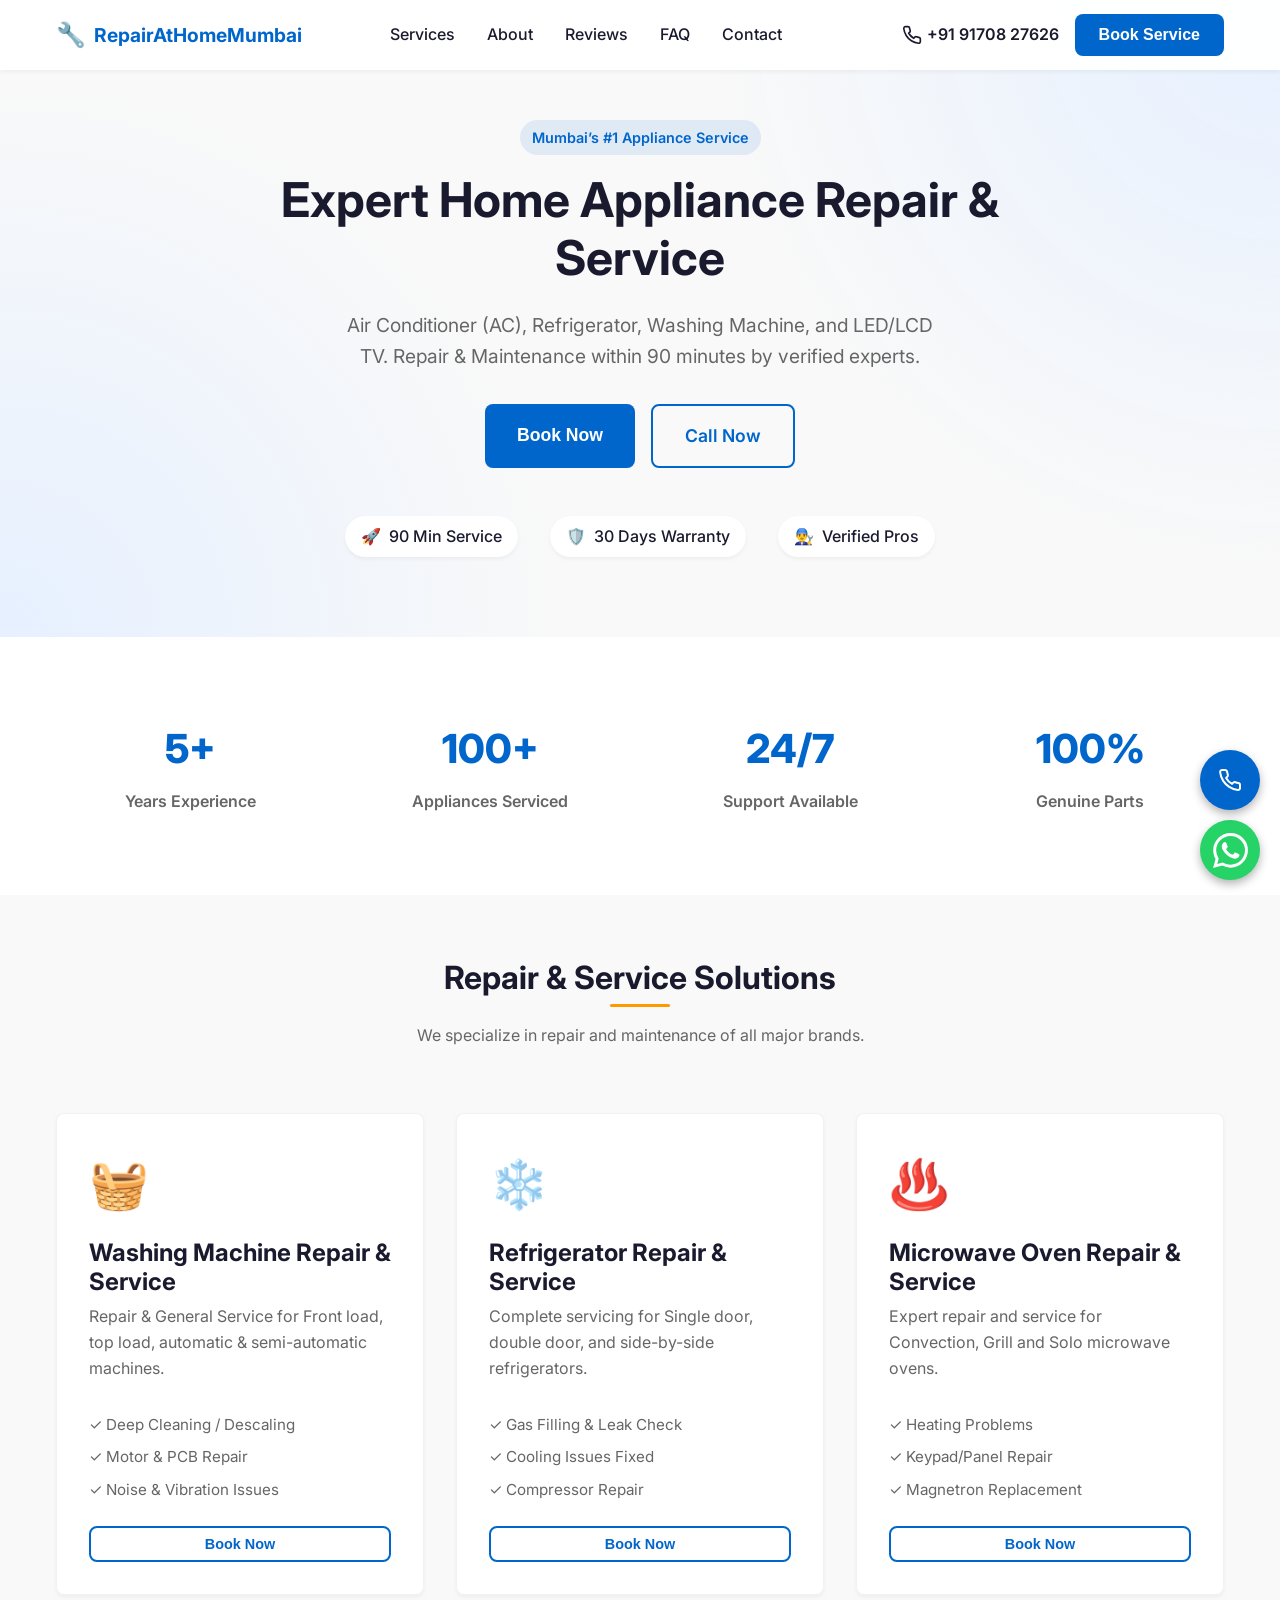
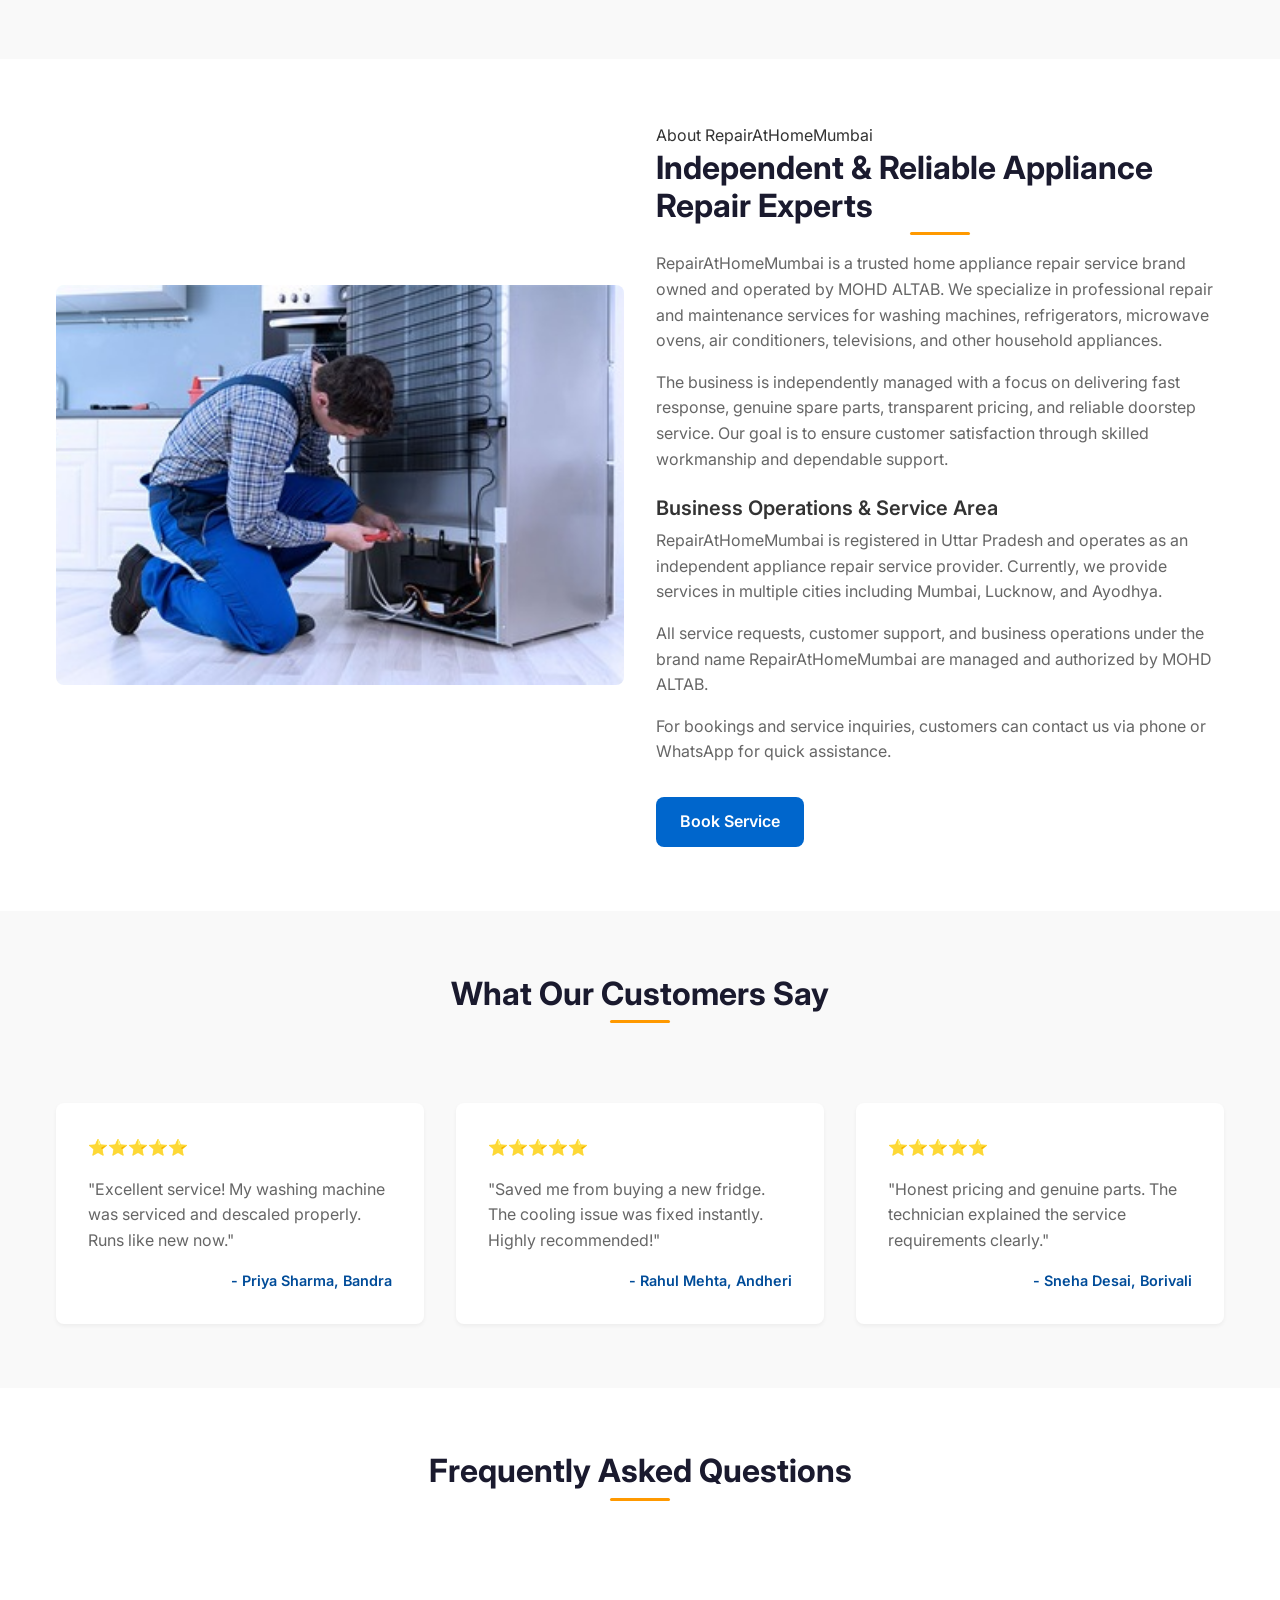
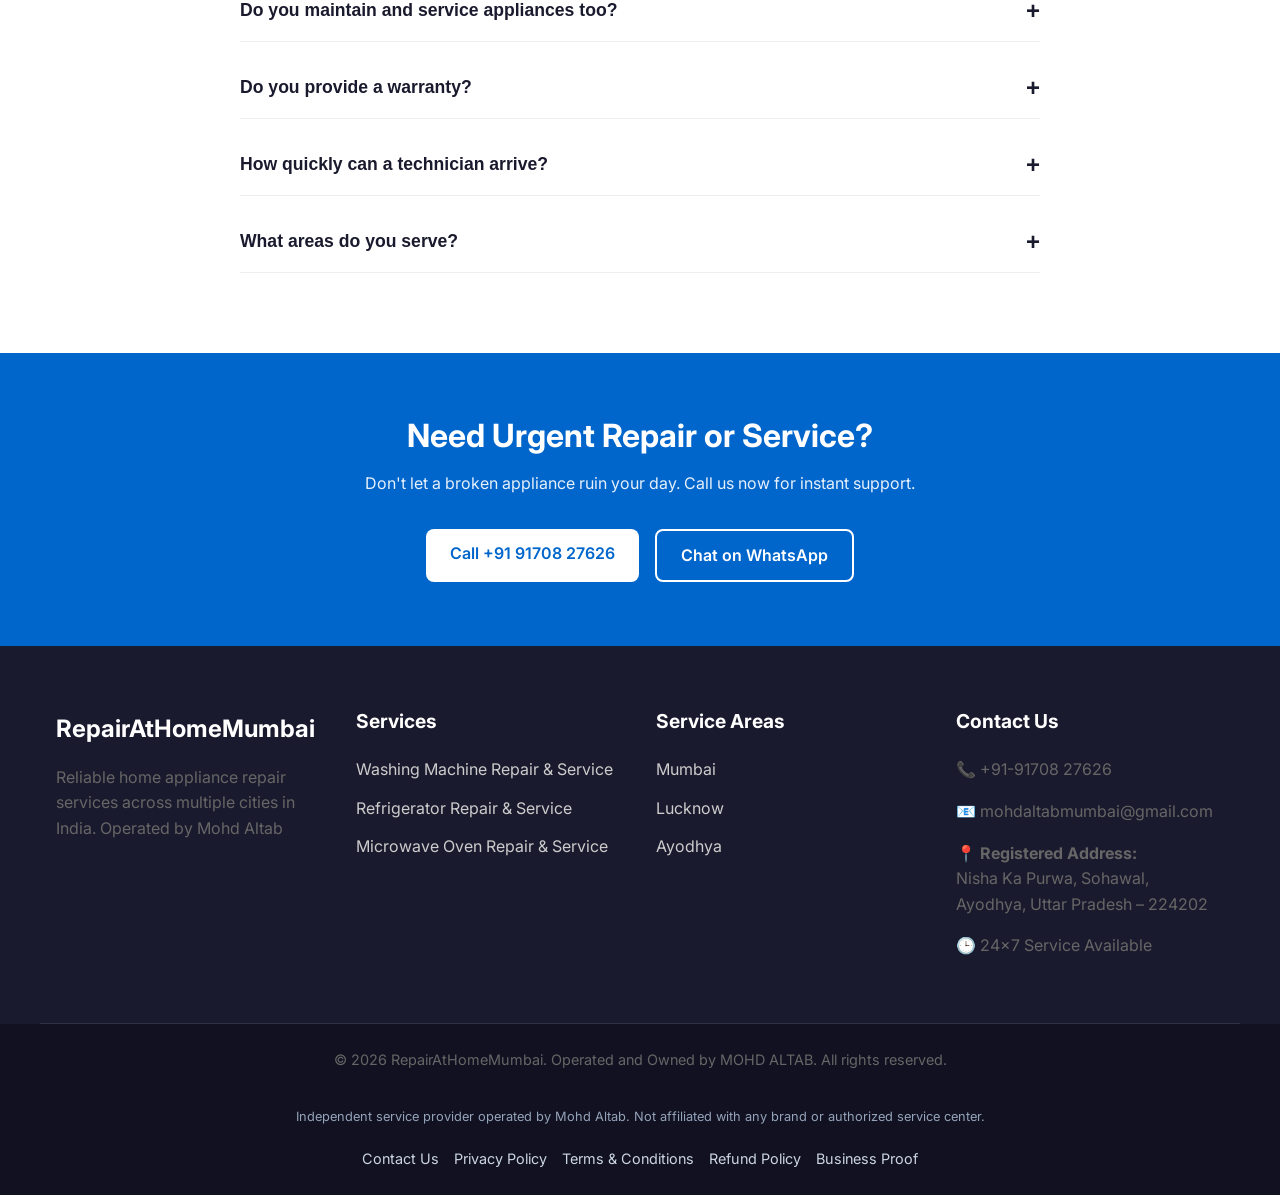
==== commit e3ddbe4b: "Update site content, contact info, and restructure files" ====
--- a/index.html
+++ b/index.html
@@ -1,287 +1,474 @@
 <!DOCTYPE html>
 <html lang="en">
+
 <head>
+    <!-- Google tag (gtag.js) -->
+    <script async src="https://www.googletagmanager.com/gtag/js?id=AW-17969462541"></script>
+    <script>
+        window.dataLayer = window.dataLayer || [];
+        function gtag() { dataLayer.push(arguments); }
+        gtag('js', new Date());
+
+        gtag('config', 'AW-17969462541');
+    </script>
     <meta charset="UTF-8">
     <meta name="viewport" content="width=device-width, initial-scale=1.0">
-    <title>Sameer Siddiqui Aircondition | Home Appliance Repair</title>
-    <meta name="description" content="Professional appliance repair service near me. We offer AC repair service in Lucknow, Delhi, Noida, Greater Noida, Mumbai, Bangalore, Goa, Pune, refrigerator repair, and washing machine repair at your doorstep.">
-    <meta name="keywords" content="home appliance repair in lucknow, appliance repair service near me, ac repair service in lucknow,Delhi, Noida, Greater Noida, Mumbai, Bangalore, Goa, Pune, refrigerator repair in lucknow,Delhi, Noida, Greater Noida, Mumbai, Bangalore, Goa, Pune, refrigerator washing machine repair in lucknow,Delhi, Noida, Greater Noida, Mumbai, Bangalore, Goa, Pune, doorstep appliance repair service, ac service in lucknow,Delhi, Noida, Greater Noida, Mumbai, Bangalore, Goa, Pune">
-    <link rel="stylesheet" href="assets/css/style.css">
-    <link rel="stylesheet" href="https://cdnjs.cloudflare.com/ajax/libs/font-awesome/6.4.0/css/all.min.css">
+    <title>RepairAtHomeMumbai Mumbai | AC, Fridge & Washing Machine Repair Service</title>
+    <meta name="description"
+        content="Quick & reliable home appliance repair within 90 minutes. Air Conditioner (AC), Refrigerator, Washing Machine, and LED/LCD TV.">
+    <meta name="robots" content="index, follow">
+    <link rel="canonical" href="https://www.repairathomemumbai.in/">
+    <link rel="stylesheet" href="styles.css">
+    <link rel="preconnect" href="https://fonts.googleapis.com">
+    <link rel="preconnect" href="https://fonts.gstatic.com" crossorigin>
+    <link href="https://fonts.googleapis.com/css2?family=Inter:wght@400;500;600;700&display=swap" rel="stylesheet">
+    <!-- Favicon would go here -->
+    <script type="application/ld+json">
+    {
+      "@context": "https://schema.org",
+      "@type": "LocalBusiness",
+      "name": "RepairAtHomeMumbai Mumbai",
+      "telephone": "+919170827626",
+      "url": "https://www.repairathomemumbai.in/",
+      "priceRange": "₹₹",
+      "address": {
+        "@type": "PostalAddress",
+        "streetAddress": "Mumbai",
+        "addressLocality": "Mumbai",
+        "addressRegion": "Maharashtra",
+        "postalCode": "400001",
+        "addressCountry": "IN"
+      },
+      "areaServed": ["Mumbai", "Lucknow", "Ayodhya"],
+      "openingHoursSpecification": {
+        "@type": "OpeningHoursSpecification",
+        "dayOfWeek": [
+          "Monday",
+          "Tuesday",
+          "Wednesday",
+          "Thursday",
+          "Friday",
+          "Saturday",
+          "Sunday"
+        ],
+        "opens": "00:00",
+        "closes": "23:59"
+      }
+    }
+    </script>
+    <script type="application/ld+json">
+    {
+      "@context": "https://schema.org",
+      "@type": "FAQPage",
+      "mainEntity": [{
+        "@type": "Question",
+        "name": "Do you maintain and service appliances too?",
+        "acceptedAnswer": {
+          "@type": "Answer",
+          "text": "Yes, we offer general servicing, cleaning, and maintenance for washing machines, fridges, and microwaves to extend their life."
+        }
+      }, {
+        "@type": "Question",
+        "name": "Do you provide a warranty?",
+        "acceptedAnswer": {
+          "@type": "Answer",
+          "text": "Yes, we provide a 30-day service warranty on all repairs and a manufacturer warranty on replaced parts."
+        }
+      }, {
+        "@type": "Question",
+        "name": "How quickly can a technician arrive?",
+        "acceptedAnswer": {
+          "@type": "Answer",
+          "text": "We strive for a 90-minute turnaround time in supported areas across Mumbai."
+        }
+      }, {
+        "@type": "Question",
+        "name": "What areas do you serve?",
+        "acceptedAnswer": {
+          "@type": "Answer",
+          "text": "We provide services in multiple cities including Mumbai, Lucknow, and Ayodhya."
+        }
+      }]
+    }
+    </script>
+    <style>
+        /* Critical CSS or fallback */
+        .loading {
+            display: flex;
+            justify-content: center;
+            align-items: center;
+            height: 100vh;
+        }
+    </style>
 </head>
+
 <body>
-
-    <!-- Header -->
-    <header>
+    <!-- Navbar -->
+    <header class="header" id="header">
         <div class="container nav-container">
-            <a href="index.html" class="logo">
-                <img src="images/sameer_logo_transparent.png" alt="Sameer Siddiqui Aircondition Logo">
+            <a href="#" class="logo">
+                <span class="logo-icon">🔧</span> RepairAtHomeMumbai
             </a>
-            
-            <nav class="nav-links">
-                <a href="index.html">Home</a>
-                <a href="about.html">About Us</a>
-                <a href="verification.html">Business Proof</a>
-                <a href="contact.html">Contact</a>
+            <nav class="nav-menu" id="nav-menu">
+                <ul class="nav-list">
+                    <li><a href="#services" class="nav-link">Services</a></li>
+                    <li><a href="#about" class="nav-link">About</a></li>
+                    <li><a href="#reviews" class="nav-link">Reviews</a></li>
+                    <li><a href="#faq" class="nav-link">FAQ</a></li>
+                    <li><a href="contact.html" class="nav-link">Contact</a></li>
+                    <li><a href="#contact" class="nav-link cta-btn mobile-only">Book Service</a></li>
+                </ul>
+                <div class="nav-close" id="nav-close" role="button" tabindex="0" aria-label="Close Menu">&times;</div>
             </nav>
-            
-            <div class="nav-cta">
-                <a href="tel:18004103131" class="call-now-nav">
-                    <i class="fas fa-phone-alt"></i> 1800 410 3131
+            <div class="nav-actions">
+                <a href="tel:+919170827626" class="nav-phone hide-mobile">
+                    <svg width="20" height="20" viewBox="0 0 24 24" fill="none" stroke="currentColor" stroke-width="2">
+                        <path
+                            d="M22 16.92v3a2 2 0 0 1-2.18 2 19.79 19.79 0 0 1-8.63-3.07 19.5 19.5 0 0 1-6-6 19.79 19.79 0 0 1-3.07-8.67A2 2 0 0 1 4.11 2h3a2 2 0 0 1 2 1.72 12.84 12.84 0 0 0 .7 2.81 2 2 0 0 1-.45 2.11L8.09 9.91a16 16 0 0 0 6 6l1.27-1.27a2 2 0 0 1 2.11-.45 12.84 12.84 0 0 0 2.81.7A2 2 0 0 1 22 16.92z">
+                        </path>
+                    </svg>
+                    +91 91708 27626
                 </a>
-            </div>
-            
-            <button class="mobile-menu-btn">
-                <i class="fas fa-bars"></i>
-            </button>
+                <button class="btn btn-primary" onclick="openModal()">Book Service</button>
+                <div class="nav-toggle" id="nav-toggle" aria-label="Open Menu" role="button" tabindex="0">
+                    <span></span>
+                    <span></span>
+                    <span></span>
+                </div>
+            </div>
         </div>
     </header>
 
-    <!-- Hero Section -->
-    <section class="hero">
-        <div class="container hero-content">
-            <h1>Fast & Reliable Home Appliance Repair</h1>
-            <p class="hero-desc">We provide professional repair and maintenance services for air conditioners, refrigerators, and washing machines right at your doorstep.</p>
-            
-            <div class="hero-features">
-                <span><i class="fas fa-check-circle"></i> Same Day Service</span>
-                <span><i class="fas fa-tools"></i> Experienced Technicians</span>
-                <span><i class="fas fa-tag"></i> Affordable Pricing</span>
-            </div>
-            
-            <a href="tel:18004103131" class="btn btn-accent"><i class="fas fa-phone-alt"></i> Call Now to Book Service</a>
+    <main>
+        <!-- Hero Section -->
+        <section class="hero" id="home">
+            <div class="hero-bg"></div>
+            <div class="container hero-content fade-up">
+                <span class="badge">Mumbai’s #1 Appliance Service</span>
+                <h1 class="hero-title">Expert Home Appliance Repair & Service</h1>
+                <p class="hero-subtitle">Air Conditioner (AC), Refrigerator, Washing Machine, and LED/LCD TV. Repair & Maintenance within 90
+                    minutes by verified experts.</p>
+                <div class="hero-btns">
+                    <button class="btn btn-primary btn-lg" onclick="openModal()">Book Now</button>
+                    <a href="tel:+919170827626" class="btn btn-outline btn-lg">Call Now</a>
+                </div>
+                <div class="hero-features">
+                    <div class="feature-item"><span>🚀</span> 90 Min Service</div>
+                    <div class="feature-item"><span>🛡️</span> 30 Days Warranty</div>
+                    <div class="feature-item"><span>👨‍🔧</span> Verified Pros</div>
+                </div>
+            </div>
+        </section>
+
+        <!-- Trust / Stats Section -->
+        <section class="section stats-section">
+            <div class="container grid stats-grid">
+                <div class="stat-card fade-up">
+                    <div class="stat-number">5+</div>
+                    <div class="stat-label">Years Experience</div>
+                </div>
+                <div class="stat-card fade-up" style="transition-delay: 100ms;">
+                    <div class="stat-number">100+</div>
+                    <div class="stat-label">Appliances Serviced</div>
+                </div>
+                <div class="stat-card fade-up" style="transition-delay: 200ms;">
+                    <div class="stat-number">24/7</div>
+                    <div class="stat-label">Support Available</div>
+                </div>
+                <div class="stat-card fade-up" style="transition-delay: 300ms;">
+                    <div class="stat-number">100%</div>
+                    <div class="stat-label">Genuine Parts</div>
+                </div>
+            </div>
+        </section>
+
+        <!-- Services Section -->
+        <section class="section services" id="services">
+            <div class="container">
+                <div class="section-header fade-up">
+                    <h2 class="section-title">Repair & Service Solutions</h2>
+                    <p class="section-desc">We specialize in repair and maintenance of all major brands.</p>
+                </div>
+                <div class="grid services-grid">
+                    <!-- Washing Machine -->
+                    <div class="service-card fade-up">
+                        <div class="service-icon">🧺</div>
+                        <h3>Washing Machine Repair & Service</h3>
+                        <p>Repair & General Service for Front load, top load, automatic & semi-automatic machines.</p>
+                        <ul class="service-features-list">
+                            <li>✓ Deep Cleaning / Descaling</li>
+                            <li>✓ Motor & PCB Repair</li>
+                            <li>✓ Noise & Vibration Issues</li>
+                        </ul>
+                        <button class="btn btn-sm btn-outline" onclick="openModal('Washing Machine Service')">Book
+                            Now</button>
+                    </div>
+                    <!-- Refrigerator -->
+                    <div class="service-card fade-up" style="transition-delay: 100ms;">
+                        <div class="service-icon">❄️</div>
+                        <h3>Refrigerator Repair & Service</h3>
+                        <p>Complete servicing for Single door, double door, and side-by-side refrigerators.</p>
+                        <ul class="service-features-list">
+                            <li>✓ Gas Filling & Leak Check</li>
+                            <li>✓ Cooling Issues Fixed</li>
+                            <li>✓ Compressor Repair</li>
+                        </ul>
+                        <button class="btn btn-sm btn-outline" onclick="openModal('Refrigerator Service')">Book
+                            Now</button>
+                    </div>
+                    <!-- Microwave -->
+                    <div class="service-card fade-up" style="transition-delay: 200ms;">
+                        <div class="service-icon">♨️</div>
+                        <h3>Microwave Oven Repair & Service</h3>
+                        <p>Expert repair and service for Convection, Grill and Solo microwave ovens.</p>
+                        <ul class="service-features-list">
+                            <li>✓ Heating Problems</li>
+                            <li>✓ Keypad/Panel Repair</li>
+                            <li>✓ Magnetron Replacement</li>
+                        </ul>
+                        <button class="btn btn-sm btn-outline" onclick="openModal('Microwave Service')">Book
+                            Now</button>
+                    </div>
+                </div>
+            </div>
+        </section>
+
+        <!-- About Section -->
+        <section class="section about" id="about">
+            <div class="container grid about-grid">
+                <div class="about-image fade-up">
+                    <!-- Placeholder for About Image, using a colored block for now or maybe later generate -->
+                    <img src="images/technician.jpg" alt="Technician servicing appliance"
+                        style="width: 100%; height: 100%; object-fit: cover;" loading="lazy" width="600" height="400">
+                </div>
+                <div class="about-content fade-up">
+                    <span class="sub-title">About RepairAtHomeMumbai</span>
+                    <h2 class="section-title">Independent & Reliable Appliance Repair Experts</h2>
+                    <p>RepairAtHomeMumbai is a trusted home appliance repair service brand owned and operated by MOHD ALTAB.
+                        We specialize in professional repair and maintenance services for washing machines,
+                        refrigerators, microwave ovens, air conditioners, televisions, and other household appliances.
+                    </p>
+                    <p>The business is independently managed with a focus on delivering fast response, genuine spare
+                        parts, transparent pricing, and reliable doorstep service. Our goal is to ensure customer
+                        satisfaction through skilled workmanship and dependable support.</p>
+                    <h3
+                        style="margin-top: 1.5rem; margin-bottom: 0.5rem; font-size: 1.25rem; font-weight: 600; color: var(--text-dark);">
+                        Business Operations & Service Area</h3>
+                    <p>RepairAtHomeMumbai is registered in Uttar Pradesh and operates as an independent appliance repair
+                        service provider. Currently, we provide services in multiple cities including Mumbai, Lucknow, and Ayodhya.</p>
+                    <p>All service requests, customer support, and business operations under the brand name RepairAtHomeMumbai
+                        are managed and authorized by MOHD ALTAB.</p>
+                    <p>For bookings and service inquiries, customers can contact us via phone or WhatsApp for quick
+                        assistance.</p>
+                    <a href="#contact" class="btn btn-primary" onclick="openModal()" style="margin-top: 1rem;">Book
+                        Service</a>
+                </div>
+            </div>
+        </section>
+
+
+
+        <!-- Testimonials -->
+        <section class="section reviews" id="reviews">
+            <div class="container">
+                <div class="section-header fade-up">
+                    <h2 class="section-title">What Our Customers Say</h2>
+                </div>
+                <div class="grid review-grid">
+                    <div class="review-card fade-up">
+                        <div class="stars">⭐⭐⭐⭐⭐</div>
+                        <p>"Excellent service! My washing machine was serviced and descaled properly. Runs like new
+                            now."</p>
+                        <div class="reviewer">
+                            <span class="reviewer-name">- Priya Sharma, Bandra</span>
+                        </div>
+                    </div>
+                    <div class="review-card fade-up" style="transition-delay: 100ms;">
+                        <div class="stars">⭐⭐⭐⭐⭐</div>
+                        <p>"Saved me from buying a new fridge. The cooling issue was fixed instantly. Highly
+                            recommended!"</p>
+                        <div class="reviewer">
+                            <span class="reviewer-name">- Rahul Mehta, Andheri</span>
+                        </div>
+                    </div>
+                    <div class="review-card fade-up" style="transition-delay: 200ms;">
+                        <div class="stars">⭐⭐⭐⭐⭐</div>
+                        <p>"Honest pricing and genuine parts. The technician explained the service requirements
+                            clearly."</p>
+                        <div class="reviewer">
+                            <span class="reviewer-name">- Sneha Desai, Borivali</span>
+                        </div>
+                    </div>
+                </div>
+            </div>
+        </section>
+
+        <!-- FAQ Section -->
+        <section class="section faq" id="faq">
+            <div class="container">
+                <div class="section-header fade-up">
+                    <h2 class="section-title">Frequently Asked Questions</h2>
+                </div>
+                <div class="faq-container fade-up">
+                    <div class="faq-item">
+                        <button class="faq-question">Do you maintain and service appliances too? <span
+                                class="icon">+</span></button>
+                        <div class="faq-answer">
+                            <p>Yes, we offer general servicing, cleaning, and maintenance for washing machines, fridges,
+                                and microwaves to extend their life.</p>
+                        </div>
+                    </div>
+                    <div class="faq-item">
+                        <button class="faq-question">Do you provide a warranty? <span class="icon">+</span></button>
+                        <div class="faq-answer">
+                            <p>Yes, we provide a 30-day service warranty on all repairs and a manufacturer warranty on
+                                replaced parts.</p>
+                        </div>
+                    </div>
+                    <div class="faq-item">
+                        <button class="faq-question">How quickly can a technician arrive? <span
+                                class="icon">+</span></button>
+                        <div class="faq-answer">
+                            <p>We strive for a 90-minute turnaround time in supported areas across Mumbai.</p>
+                        </div>
+                    </div>
+                    <div class="faq-item">
+                        <button class="faq-question">What areas do you serve? <span class="icon">+</span></button>
+                        <div class="faq-answer">
+                            <p>We provide services in multiple cities including Mumbai, Lucknow, and Ayodhya.</p>
+                        </div>
+                    </div>
+                </div>
+            </div>
+        </section>
+
+        <!-- CTA Banner -->
+        <section class="cta-banner">
+            <div class="container cta-content fade-up">
+                <h2>Need Urgent Repair or Service?</h2>
+                <p>Don't let a broken appliance ruin your day. Call us now for instant support.</p>
+                <div class="banner-btns">
+                    <a href="tel:+919170827626" class="btn btn-light">Call +91 91708 27626</a>
+                    <a href="https://wa.me/919170827626?text=Hi%20RepairAtHomeMumbai,%20I%20need%2024x7%20appliance%20repair"
+                        target="_blank" class="btn btn-outline-light">Chat on WhatsApp</a>
+                </div>
+            </div>
+        </section>
+    </main>
+
+    <!-- Footer -->
+    <footer class="footer">
+        <div class="container grid footer-grid">
+            <div class="footer-col">
+                <a href="#" class="footer-logo">RepairAtHomeMumbai</a>
+                <p>Reliable home appliance repair services across multiple cities in India. Operated by Mohd Altab</p>
+                <div class="social-links">
+                    <!-- Social icons could go here -->
+                </div>
+            </div>
+            <div class="footer-col">
+                <h4>Services</h4>
+                <ul>
+                    <li><a href="#" onclick="openModal('Washing Machine Repair & Service')">Washing Machine Repair &
+                            Service</a></li>
+                    <li><a href="#" onclick="openModal('Refrigerator Repair & Service')">Refrigerator Repair &
+                            Service</a></li>
+                    <li><a href="#" onclick="openModal('Microwave Repair & Service')">Microwave Oven Repair &
+                            Service</a></li>
+                </ul>
+            </div>
+            <div class="footer-col">
+                <h4>Service Areas</h4>
+                <ul>
+                    <li>Mumbai</li>
+                    <li>Lucknow</li>
+                    <li>Ayodhya</li>
+                </ul>
+            </div>
+            <div class="footer-col">
+                <a href="contact.html" style="text-decoration: none;">
+                    <h4>Contact Us</h4>
+                </a>
+                <p>📞 <a href="tel:+919170827626">+91-91708 27626</a></p>
+                <p>📧 <a href="mailto:mohdaltabmumbai@gmail.com" style="color: inherit;">mohdaltabmumbai@gmail.com</a></p>
+                <p>📍 <strong>Registered Address:</strong><br>Nisha Ka Purwa, Sohawal,<br>Ayodhya, Uttar Pradesh – 224202</p>
+                <p>🕒 24x7 Service Available</p>
+            </div>
         </div>
-    </section>
-
-    <!-- Services Section -->
-    <section class="section-padding">
-        <div class="container">
-            <div class="text-center">
-                <h2 class="section-title">Our Services</h2>
-                <p class="section-subtitle">We provide top-notch doorstep repair services. Experience quick, reliable, and transparent appliance repair service near me.</p>
-            </div>
-            
-            <div class="services-grid">
-                <!-- AC Repair -->
-                <div class="service-card">
-                    <div class="service-img-wrapper">
-                        <img src="images/ac.png" alt="AC Repair">
-                    </div>
-                    <h3>AC Repair & Service</h3>
-                    <p>Split AC repair, window AC service, and AC gas filling service by skilled technicians.</p>
-                    <a href="tel:18004103131" class="btn btn-outline" style="width: 100%;">Book Service</a>
-                </div>
-                
-                <!-- Refrigerator Repair -->
-                <div class="service-card">
-                    <div class="service-img-wrapper">
-                        <img src="images/fridge.png" alt="Refrigerator Repair">
-                    </div>
-                    <h3>Refrigerator Repair</h3>
-                    <p>Fridge not cooling repair and deep freezer repair to keep your food fresh.</p>
-                    <a href="tel:18004103131" class="btn btn-outline" style="width: 100%;">Book Service</a>
-                </div>
-                
-                <!-- Washing Machine Repair -->
-                <div class="service-card">
-                    <div class="service-img-wrapper">
-                        <img src="images/washing-machine.png" alt="Washing Machine Repair">
-                    </div>
-                    <h3>Washing Machine Repair</h3>
-                    <p>Front load and top load washing machine repair for smooth operations.</p>
-                    <a href="tel:18004103131" class="btn btn-outline" style="width: 100%;">Book Service</a>
-                </div>
-                
-                <!-- Microwave Repair -->
-                <div class="service-card">
-                    <div class="service-img-wrapper">
-                        <img src="images/microwave.png" alt="Microwave Repair">
-                    </div>
-                    <h3>Microwave Repair</h3>
-                    <p>Quick and efficient microwave repair service.</p>
-                    <a href="tel:18004103131" class="btn btn-outline" style="width: 100%;">Book Service</a>
-                </div>
-
-                <!-- TV Repair -->
-                <div class="service-card">
-                    <div class="service-img-wrapper">
-                        <img src="images/tv.png" alt="TV Repair">
-                    </div>
-                    <h3>TV Repair Service</h3>
-                    <p>Professional repair services for all your television issues.</p>
-                    <a href="tel:18004103131" class="btn btn-outline" style="width: 100%;">Book Service</a>
-                </div>
-
-                <!-- Dishwasher Repair -->
-                <div class="service-card">
-                    <div class="service-img-wrapper">
-                        <img src="images/dishwasher.png" alt="Dishwasher Repair">
-                    </div>
-                    <h3>Dishwasher Repair</h3>
-                    <p>Get your dishwasher working like new again.</p>
-                    <a href="tel:18004103131" class="btn btn-outline" style="width: 100%;">Book Service</a>
-                </div>
-            </div>
-        </div>
-    </section>
-
-    <!-- Why Choose Us -->
-    <section class="section-padding why-us">
-        <div class="container">
-            <div class="text-center">
-                <h2 class="section-title">Why Choose Sameer Siddiqui Aircondition?</h2>
-                <p class="section-subtitle">We are committed to delivering the best repair solutions to our customers.</p>
-            </div>
-            
-            <div class="why-us-grid">
-                <div class="why-card">
-                    <i class="fas fa-map-marker-alt"></i>
-                    <h4>Local Trusted Service Provider</h4>
-                    <p>Rooted in Lucknow, we are your neighbors dedicated to quality service.</p>
-                </div>
-                <div class="why-card">
-                    <i class="fas fa-stopwatch"></i>
-                    <h4>Quick Response Time</h4>
-                    <p>We respect your time and strive for same-day resolutions.</p>
-                </div>
-                <div class="why-card">
-                    <i class="fas fa-money-bill-wave"></i>
-                    <h4>Transparent Pricing</h4>
-                    <p>No hidden charges, honest quotes provided upfront.</p>
-                </div>
-                <div class="why-card">
-                    <i class="fas fa-user-cog"></i>
-                    <h4>Skilled Technicians</h4>
-                    <p>Expertly trained professionals handling your appliances.</p>
-                </div>
-                <div class="why-card">
-                    <i class="fas fa-smile"></i>
-                    <h4>Customer Satisfaction Focused</h4>
-                    <p>Your peace of mind is our ultimate goal.</p>
-                </div>
-            </div>
-        </div>
-    </section>
-
-    <!-- Testimonials -->
-    <section class="section-padding testimonials">
-        <div class="container">
-            <div class="text-center">
-                <h2 class="section-title">Customer Feedback</h2>
-            </div>
-            
-            <div class="testimonial-grid">
-                <div class="testimonial-card">
-                    <div class="stars"><i class="fas fa-star"></i><i class="fas fa-star"></i><i class="fas fa-star"></i><i class="fas fa-star"></i><i class="fas fa-star"></i></div>
-                    <p class="testimonial-text">"Had an AC cooling issue. The technician visited the same day and fixed it quickly. Good service."</p>
-                    <p class="testimonial-author">– Ravi Sharma, Lucknow</p>
-                </div>
-                <div class="testimonial-card">
-                    <div class="stars"><i class="fas fa-star"></i><i class="fas fa-star"></i><i class="fas fa-star"></i><i class="fas fa-star"></i><i class="fas fa-star"></i></div>
-                    <p class="testimonial-text">"Called for washing machine repair. The technician arrived on time and did the job properly."</p>
-                    <p class="testimonial-author">– Neha Verma, Lucknow</p>
-                </div>
-                <div class="testimonial-card">
-                    <div class="stars"><i class="fas fa-star"></i><i class="fas fa-star"></i><i class="fas fa-star"></i><i class="fas fa-star"></i><i class="fas fa-star"></i></div>
-                    <p class="testimonial-text">"Got my refrigerator repaired. Charges were explained pehle hi. Transparent service."</p>
-                    <p class="testimonial-author">– Amit Singh, Lucknow</p>
-                </div>
-                <div class="testimonial-card">
-                    <div class="stars"><i class="fas fa-star"></i><i class="fas fa-star"></i><i class="fas fa-star"></i><i class="fas fa-star"></i><i class="far fa-star"></i></div>
-                    <p class="testimonial-text">"Microwave repair was slightly delayed, but overall service was satisfactory."</p>
-                    <p class="testimonial-author">– Saurabh Gupta, Lucknow</p>
-                </div>
-            </div>
-        </div>
-    </section>
-
-    <!-- FAQ Section -->
-    <section class="section-padding">
-        <div class="container">
-            <div class="text-center">
-                <h2 class="section-title">Frequently Asked Questions</h2>
-            </div>
-            
-            <div class="faq-container">
-                <div class="faq-item">
-                    <div class="faq-question">
-                        <span>Q. Do you provide same day service?</span>
-                        <i class="fas fa-chevron-down"></i>
-                    </div>
-                    <div class="faq-answer">
-                        <p>Yes, we try to provide same day service based on availability.</p>
-                    </div>
-                </div>
-                <div class="faq-item">
-                    <div class="faq-question">
-                        <span>Q. Are you an authorized service center?</span>
-                        <i class="fas fa-chevron-down"></i>
-                    </div>
-                    <div class="faq-answer">
-                        <p>No, we are an independent service provider.</p>
-                    </div>
-                </div>
-                <div class="faq-item">
-                    <div class="faq-question">
-                        <span>Q. What are your charges?</span>
-                        <i class="fas fa-chevron-down"></i>
-                    </div>
-                    <div class="faq-answer">
-                        <p>Charges depend on the issue and will be informed before service. We maintain transparent pricing.</p>
-                    </div>
-                </div>
-            </div>
-        </div>
-    </section>
-
-    <!-- Footer -->
-    <footer>
-        <div class="container">
-            <div class="footer-grid">
-                <div class="footer-col">
-                    <h4>Sameer Siddiqui Aircondition</h4>
-                    <p>Lucknow, Uttar Pradesh</p>
-                    <p>GSTIN: 09CUBPA8567P1ZY</p>
-                    <br>
-                    <p><i class="fas fa-phone-alt"></i> 1800 410 3131</p>
-                    <p><i class="fas fa-envelope"></i> support@24x7customer-service.online</p>
-                </div>
-                
-                <div class="footer-col">
-                    <h4>Quick Links</h4>
-                    <ul>
-                        <li><a href="index.html">Home</a></li>
-                        <li><a href="about.html">About Us</a></li>
-                        <li><a href="contact.html">Contact Us</a></li>
-                        <li><a href="verification.html">Business Verification</a></li>
-                    </ul>
-                </div>
-                
-                <div class="footer-col">
-                    <h4>Legal</h4>
-                    <ul>
-                        <li><a href="privacy.html">Privacy Policy</a></li>
-                        <li><a href="terms.html">Terms & Conditions</a></li>
-                        <li><a href="refund.html">Refund Policy</a></li>
-                        <li><a href="disclaimer.html">Disclaimer</a></li>
-                    </ul>
-                </div>
-
-                <div class="footer-col">
-                    <h4>Service Areas</h4>
-                    <p>Operating in: Delhi, Noida, Greater Noida, Mumbai, Bangalore, Goa, Pune, Lucknow</p>
-                    <p>Keywords: appliance repair in lucknow, ac repair in lucknow, fridge repair in lucknow, washing machine repair in lucknow, repair service near me</p>
-                </div>
-            </div>
-            
-            <div class="footer-bottom">
-                <p class="disclaimer-text"><strong>DISCLAIMER:</strong> We are an independent appliance repair service provider. We are NOT authorized, affiliated, or associated with any specific brand. All trademarks and brand names belong to their respective owners.</p>
-                <p>&copy; <span id="current-year">2026</span> Sameer Siddiqui Aircondition. All Rights Reserved.</p>
+        <div class="footer-bottom">
+            <div class="container" style="display: flex; flex-direction: column; align-items: center; gap: 10px;">
+                <p>&copy; 2026 RepairAtHomeMumbai. Operated and Owned by MOHD ALTAB. All rights reserved.</p>
+                <p style="font-size: 0.8rem; text-align: center; max-width: 800px; margin: 10px auto; color: #94a3b8;">Independent service provider operated by Mohd Altab. Not affiliated with any brand or authorized service center.</p>
+                <div class="footer-legal-links"
+                    style="display: flex; gap: 15px; flex-wrap: wrap; justify-content: center; font-size: 0.9rem;">
+                    <a href="contact.html" style="color: #cbd5e1; text-decoration: none;">Contact Us</a>
+                    <a href="privacy-policy.html" style="color: #cbd5e1; text-decoration: none;">Privacy Policy</a>
+                    <a href="terms-conditions.html" style="color: #cbd5e1; text-decoration: none;">Terms &
+                        Conditions</a>
+                    <a href="refund-cancellation.html" style="color: #cbd5e1; text-decoration: none;">Refund Policy</a>
+                    <a href="business-proof.html" style="color: #cbd5e1; text-decoration: none;">Business Proof</a>
+                </div>
             </div>
         </div>
     </footer>
 
-    <a href="tel:18004103131" class="floating-call-btn"><i class="fas fa-phone-alt"></i> Call Now</a>
-    <script src="assets/js/main.js"></script>
+    <!-- Floating Buttons -->
+    <a href="https://wa.me/919170827626?text=Hi%20RepairAtHomeMumbai,%20I%20need%2024x7%20appliance%20repair" target="_blank"
+        class="float-btn float-whatsapp" aria-label="Chat on WhatsApp">
+        <!-- Official WhatsApp SVG Icon -->
+        <svg viewBox="0 0 24 24" class="whatsapp-icon" fill="white">
+            <path
+                d="M17.472 14.382c-.297-.149-1.758-.867-2.03-.967-.273-.099-.471-.148-.67.15-.197.297-.767.966-.94 1.164-.173.199-.347.223-.644.075-.297-.15-1.255-.463-2.39-1.475-.883-.788-1.48-1.761-1.653-2.059-.173-.297-.018-.458.13-.606.134-.133.298-.347.446-.52.149-.174.198-.298.298-.497.099-.198.05-.371-.025-.52-.075-.149-.669-1.612-.916-2.207-.242-.579-.487-.5-.669-.51-.173-.008-.371-.01-.57-.01-.198 0-.52.074-.792.372-.272.297-1.04 1.016-1.04 2.479 0 1.462 1.065 2.875 1.213 3.074.149.198 2.096 3.2 5.077 4.487.709.306 1.262.489 1.694.625.712.227 1.36.195 1.871.118.571-.085 1.758-.719 2.006-1.413.248-.694.248-1.289.173-1.413-.074-.124-.272-.198-.57-.347m-5.421 7.403h-.004a9.87 9.87 0 01-5.031-1.378l-.361-.214-3.741.982.998-3.648-.235-.374a9.86 9.86 0 01-1.51-5.26c.001-5.45 4.436-9.884 9.888-9.884 2.64 0 5.122 1.03 6.988 2.898a9.825 9.825 0 012.893 6.994c-.003 5.45-4.437 9.884-9.885 9.884m8.413-18.297A11.815 11.815 0 0012.05 0C5.495 0 .16 5.335.157 11.892c0 2.096.547 4.142 1.588 5.945L.057 24l6.305-1.654a11.882 11.882 0 005.683 1.448h.005c6.554 0 11.89-5.335 11.893-11.893a11.821 11.821 0 00-3.48-8.413Z" />
+        </svg>
+    </a>
+    <a href="tel:+919170827626" class="float-btn float-phone" aria-label="Call Now">
+        <svg width="24" height="24" viewBox="0 0 24 24" fill="none" stroke="currentColor" stroke-width="2"
+            stroke-linecap="round" stroke-linejoin="round">
+            <path
+                d="M22 16.92v3a2 2 0 0 1-2.18 2 19.79 19.79 0 0 1-8.63-3.07 19.5 19.5 0 0 1-6-6 19.79 19.79 0 0 1-3.07-8.67A2 2 0 0 1 4.11 2h3a2 2 0 0 1 2 1.72 12.84 12.84 0 0 0 .7 2.81 2 2 0 0 1-.45 2.11L8.09 9.91a16 16 0 0 0 6 6l1.27-1.27a2 2 0 0 1 2.11-.45 12.84 12.84 0 0 0 2.81.7A2 2 0 0 1 22 16.92z">
+            </path>
+        </svg>
+    </a>
+
+    <!-- Modal for Booking -->
+    <div class="modal-overlay" id="modal">
+        <div class="modal-container">
+            <button class="modal-close" onclick="closeModal()" aria-label="Close Modal">&times;</button>
+            <div class="modal-header">
+                <h3>Book Repair or Service</h3>
+                <p>Get a callback within 10 minutes</p>
+            </div>
+            <form id="booking-form" class="booking-form" name="booking" action="https://formspree.io/f/mreavlrq"
+                method="POST">
+                <div class="form-group">
+                    <label for="name">Name</label>
+                    <input type="text" id="name" name="name" required placeholder="Enter your name">
+                </div>
+                <div class="form-group">
+                    <label for="phone">Phone Number</label>
+                    <input type="tel" id="phone" name="phone" required placeholder="10-digit mobile number"
+                        pattern="[0-9]{10}">
+                </div>
+                <div class="form-group">
+                    <label for="service">Service Required</label>
+                    <select id="service" name="service">
+                        <option value="General Inquiry">Select Service</option>
+                        <option value="Washing Machine Repair">Washing Machine Repair/Service</option>
+                        <option value="Refrigerator Repair">Refrigerator Repair/Service</option>
+                        <option value="Microwave Repair">Microwave Repair/Service</option>
+                    </select>
+                </div>
+                <div class="form-group">
+                    <label for="location">Location (Area)</label>
+                    <input type="text" id="location" name="location" placeholder="e.g. Bandra West">
+                </div>
+                <button type="submit" class="btn btn-primary btn-block">Confirm Booking</button>
+            </form>
+            <p class="form-footer">Or call us directly at <a href="tel:+919170827626">+91-91708 27626</a></p>
+        </div>
+    </div>
+
+    <script src="script.js"></script>
 </body>
-</html>
+
+</html>
--- a/styles.css
+++ b/styles.css
@@ -0,0 +1,830 @@
+:root {
+    --primary-color: #0066cc;
+    --primary-dark: #004c99;
+    --secondary-color: #1a1a2e;
+    --accent-color: #ff9900;
+    --whatsapp-color: #25D366;
+    --text-color: #333333;
+    --text-light: #666666;
+    --bg-light: #f9f9f9;
+    --white: #ffffff;
+    --border-radius: 8px;
+    --shadow-sm: 0 2px 4px rgba(0,0,0,0.05);
+    --shadow-md: 0 4px 6px rgba(0,0,0,0.1);
+    --shadow-lg: 0 10px 15px rgba(0,0,0,0.1);
+    --transition: all 0.3s ease;
+    --font-heading: 'Inter', sans-serif;
+    --font-body: 'Inter', sans-serif;
+    --spacing-xs: 0.5rem;
+    --spacing-sm: 1rem;
+    --spacing-md: 2rem;
+    --spacing-lg: 4rem;
+}
+
+/* Reset & Base */
+* {
+    margin: 0;
+    padding: 0;
+    box-sizing: border-box;
+}
+
+body {
+    font-family: var(--font-body);
+    font-size: 16px;
+    line-height: 1.6;
+    color: var(--text-color);
+    background-color: var(--white);
+    overflow-x: hidden; /* Prevent horizontal scroll */
+}
+
+a {
+    text-decoration: none;
+    color: inherit;
+    transition: var(--transition);
+}
+
+ul {
+    list-style: none;
+}
+
+img {
+    max-width: 100%;
+    height: auto;
+    display: block;
+}
+
+/* Typography */
+h1, h2, h3, h4, h5, h6 {
+    font-family: var(--font-heading);
+    font-weight: 700;
+    line-height: 1.2;
+    margin-bottom: var(--spacing-sm);
+    color: var(--secondary-color);
+}
+
+h1 { font-size: 2.5rem; }
+h2 { font-size: 2rem; }
+h3 { font-size: 1.5rem; }
+
+p { margin-bottom: var(--spacing-sm); color: var(--text-light); }
+
+/* Utilities */
+.container {
+    width: 100%;
+    max-width: 1200px;
+    margin: 0 auto;
+    padding: 0 var(--spacing-sm);
+}
+
+.grid {
+    display: grid;
+    gap: var(--spacing-md);
+}
+
+.section {
+    padding: var(--spacing-lg) 0;
+}
+
+.section-header {
+    text-align: center;
+    margin-bottom: var(--spacing-lg);
+    max-width: 800px;
+    margin-left: auto;
+    margin-right: auto;
+}
+
+.section-title {
+    position: relative;
+    display: inline-block;
+    padding-bottom: 10px;
+}
+
+.section-title::after {
+    content: '';
+    position: absolute;
+    bottom: 0;
+    left: 50%;
+    transform: translateX(-50%);
+    width: 60px;
+    height: 3px;
+    background-color: var(--accent-color);
+    border-radius: 2px;
+}
+
+.text-center { text-align: center; }
+
+/* Buttons */
+.btn {
+    display: inline-block;
+    padding: 12px 24px;
+    border-radius: var(--border-radius);
+    font-weight: 600;
+    cursor: pointer;
+    text-align: center;
+    border: none;
+    transition: var(--transition);
+    font-size: 1rem;
+}
+
+.btn-primary {
+    background-color: var(--primary-color);
+    color: var(--white);
+}
+
+.btn-primary:hover {
+    background-color: var(--primary-dark);
+    transform: translateY(-2px);
+    box-shadow: var(--shadow-md);
+}
+
+.btn-outline {
+    background-color: transparent;
+    border: 2px solid var(--primary-color);
+    color: var(--primary-color);
+}
+
+.btn-outline:hover {
+    background-color: var(--primary-color);
+    color: var(--white);
+}
+
+.btn-sm { padding: 8px 16px; font-size: 0.9rem; }
+.btn-lg { padding: 16px 32px; font-size: 1.1rem; }
+.btn-block { width: 100%; display: block; }
+
+/* Header */
+.header {
+    position: fixed;
+    top: 0;
+    left: 0;
+    width: 100%;
+    background-color: rgba(255, 255, 255, 0.95);
+    backdrop-filter: blur(10px);
+    z-index: 1000;
+    box-shadow: var(--shadow-sm);
+    height: 70px;
+    display: flex;
+    align-items: center;
+}
+
+.nav-container {
+    display: flex;
+    justify-content: space-between;
+    align-items: center;
+}
+
+.logo {
+    display: flex;
+    align-items: center;
+    font-size: 1.2rem; /* Adjusted for mobile */
+    font-weight: 700;
+    color: var(--primary-color);
+    gap: 8px;
+}
+.logo-icon { font-size: 1.5rem; }
+
+.nav-menu {
+    display: flex;
+    align-items: center;
+}
+
+.nav-list {
+    display: flex;
+    gap: 2rem;
+}
+
+.nav-link {
+    color: var(--secondary-color);
+    font-weight: 500;
+}
+
+.nav-link:hover { color: var(--primary-color); }
+
+.nav-actions {
+    display: flex;
+    align-items: center;
+    gap: 1rem;
+}
+
+.nav-phone {
+    display: flex;
+    align-items: center;
+    gap: 5px;
+    font-weight: 600;
+    color: var(--secondary-color);
+}
+
+.nav-toggle, .nav-close { display: none; } /* Hidden on desktop */
+
+/* Mobile Nav */
+@media (max-width: 768px) {
+    .nav-menu {
+        position: fixed;
+        top: 0;
+        right: -100%; 
+        width: 80%;
+        max-width: 300px;
+        height: 100vh; /* height: 100% on some mobile browsers causes issues with address bar */
+        background-color: var(--white);
+        box-shadow: -5px 0 15px rgba(0,0,0,0.1);
+        padding: 4rem 2rem;
+        transition: 0.4s ease;
+        flex-direction: column;
+        align-items: flex-start;
+        z-index: 1001; /* Above header */
+    }
+
+    .nav-menu.active { right: 0; }
+
+    .nav-list {
+        flex-direction: column;
+        gap: 1.5rem;
+        width: 100%;
+    }
+    
+    .nav-link { font-size: 1.2rem; display: block; width: 100%; }
+
+    .nav-toggle {
+        display: block;
+        cursor: pointer;
+        width: 25px;
+        height: 20px;
+        position: relative;
+    }
+    
+    .nav-toggle span {
+        display: block;
+        width: 100%;
+        height: 3px;
+        background-color: var(--secondary-color);
+        margin-bottom: 5px;
+        border-radius: 2px;
+        transition: var(--transition);
+    }
+
+    .nav-close {
+        display: block;
+        position: absolute;
+        top: 1.5rem;
+        right: 1.5rem;
+        font-size: 2rem;
+        cursor: pointer;
+        color: var(--secondary-color);
+    }
+
+    .hide-mobile { display: none; }
+    .show-mobile { display: block; }
+
+    .logo { font-size: 1.1rem; }
+    
+    /* Ensure Header button is hidden or smaller on very small screens if needed */
+    .nav-actions .btn { display: none; } /* Hide header "Book Now" on mobile, use FAB or Hero CTA */
+    
+    /* Show "Book Now" inside menu on mobile */
+    .mobile-only { display: block; text-align: center; margin-top: 1rem; color: var(--white) !important; background: var(--primary-color); padding: 10px; border-radius: var(--border-radius); }
+}
+
+@media (min-width: 769px) {
+    .mobile-only { display: none; }
+}
+
+
+/* Hero Section */
+.hero {
+    position: relative;
+    padding-top: 120px; /* Space for fixed header */
+    padding-bottom: 80px;
+    background-color: var(--bg-light);
+    overflow: hidden;
+}
+
+/* Background pattern using CSS gradients for lightweight feel */
+.hero-bg {
+    position: absolute;
+    top: 0;
+    left: 0;
+    width: 100%;
+    height: 100%;
+    background: radial-gradient(circle at top right, #e6f0ff 0%, transparent 40%),
+                radial-gradient(circle at bottom left, #e6f0ff 0%, transparent 40%);
+    z-index: 1;
+}
+
+.hero-content {
+    position: relative;
+    z-index: 2;
+    text-align: center;
+    max-width: 800px;
+    margin: 0 auto;
+}
+
+.badge {
+    display: inline-block;
+    background-color: rgba(0, 102, 204, 0.1);
+    color: var(--primary-color);
+    padding: 6px 12px;
+    border-radius: 20px;
+    font-weight: 600;
+    font-size: 0.9rem;
+    margin-bottom: 1rem;
+}
+
+.hero-title {
+    font-size: 3rem; /* Larger for impact */
+    margin-bottom: 1.5rem;
+    color: var(--secondary-color);
+}
+
+.hero-subtitle {
+    font-size: 1.2rem;
+    margin-bottom: 2rem;
+    color: var(--text-light);
+    max-width: 600px;
+    margin-left: auto;
+    margin-right: auto;
+}
+
+.hero-btns {
+    display: flex;
+    justify-content: center;
+    gap: 1rem;
+    margin-bottom: 3rem;
+    flex-wrap: wrap;
+}
+
+.hero-features {
+    display: flex;
+    justify-content: center;
+    gap: 2rem;
+    flex-wrap: wrap;
+    font-weight: 500;
+    color: var(--secondary-color);
+}
+
+.feature-item {
+    display: flex;
+    align-items: center;
+    gap: 8px;
+    background: white;
+    padding: 8px 16px;
+    border-radius: 50px;
+    box-shadow: var(--shadow-sm);
+}
+
+@media (max-width: 768px) {
+    .hero-title { font-size: 2rem; }
+    .hero-subtitle { font-size: 1rem; }
+    .hero-btns { flex-direction: column; width: 100%; }
+    .hero-features { gap: 1rem; }
+    .feature-item { font-size: 0.9rem; }
+}
+
+/* Trust / Stats Section */
+.stats-section {
+    background-color: var(--white);
+    padding: 4rem 0;
+}
+
+.stats-grid {
+    grid-template-columns: repeat(auto-fit, minmax(200px, 1fr));
+    gap: 2rem;
+    text-align: center;
+}
+
+.stat-card {
+    padding: 1rem;
+}
+
+.stat-number {
+    font-size: 2.5rem;
+    font-weight: 800;
+    color: var(--primary-color);
+    margin-bottom: 0.5rem;
+}
+
+.stat-label {
+    font-weight: 600;
+    color: var(--text-light);
+}
+
+/* Services Section */
+.services {
+    background-color: var(--bg-light);
+}
+
+.services-grid {
+    grid-template-columns: repeat(auto-fit, minmax(300px, 1fr));
+}
+
+.service-card {
+    background: var(--white);
+    padding: 2rem;
+    border-radius: var(--border-radius);
+    box-shadow: var(--shadow-sm);
+    transition: var(--transition);
+    border: 1px solid rgba(0,0,0,0.05); /* Subtle border */
+    display: flex;
+    flex-direction: column;
+    align-items: flex-start;
+}
+
+.service-card:hover {
+    transform: translateY(-5px);
+    box-shadow: var(--shadow-lg);
+    border-color: var(--primary-color);
+}
+
+.service-icon {
+    font-size: 3rem;
+    margin-bottom: 1rem;
+}
+
+.service-card h3 {
+    margin-bottom: 0.5rem;
+}
+
+.service-features-list {
+    margin: 1rem 0;
+    text-align: left;
+    color: var(--text-light);
+    width: 100%;
+}
+
+.service-features-list li {
+    margin-bottom: 0.5rem;
+    font-size: 0.95rem;
+}
+
+.service-card .btn {
+    margin-top: auto; /* Push button to bottom */
+    width: 100%;
+}
+
+/* About Section */
+.about-grid {
+    grid-template-columns: 1fr 1fr;
+    align-items: center;
+}
+
+.about-image {
+    position: relative;
+    border-radius: var(--border-radius);
+    overflow: hidden;
+    height: 400px;
+}
+
+.img-placeholder {
+    width: 100%;
+    height: 100%;
+    background-color: #e0e0e0; /* Fallback color */
+    background: linear-gradient(135deg, #f5f7fa 0%, #c3cfe2 100%); /* Gradient placeholder */
+    display: flex;
+    align-items: center;
+    justify-content: center;
+    font-weight: 600;
+    color: #666;
+}
+
+.check-list li {
+    position: relative;
+    padding-left: 25px;
+    margin-bottom: 10px;
+}
+
+.check-list li::before {
+    content: '✓';
+    position: absolute;
+    left: 0;
+    top: 0;
+    color: var(--primary-color);
+    font-weight: bold;
+}
+
+@media (max-width: 768px) {
+    .about-grid { grid-template-columns: 1fr; }
+    .about-image { height: 300px; order: -1; margin-bottom: 2rem; }
+}
+
+/* Technicians */
+.tech-grid {
+    grid-template-columns: repeat(auto-fit, minmax(280px, 1fr));
+}
+
+.tech-card {
+    background: var(--white);
+    padding: 2rem;
+    border-radius: var(--border-radius);
+    text-align: center;
+    box-shadow: var(--shadow-sm);
+    transition: var(--transition);
+}
+
+.tech-card:hover {
+    transform: translateY(-5px);
+    box-shadow: var(--shadow-md);
+}
+
+.tech-img-wrapper {
+    width: 100px;
+    height: 100px;
+    margin: 0 auto 1rem;
+    border-radius: 50%;
+    background-color: #f0f0f0;
+    overflow: hidden;
+    display: flex;
+    align-items: center;
+    justify-content: center;
+    font-size: 3rem;
+}
+
+.tech-role {
+    font-weight: 600;
+    color: var(--primary-color);
+    margin-bottom: 0.2rem;
+}
+
+.tech-spec {
+    font-size: 0.9rem;
+    color: var(--text-light);
+}
+
+/* Reviews */
+.reviews {
+    background-color: var(--bg-light);
+}
+
+.review-grid {
+    grid-template-columns: repeat(auto-fit, minmax(300px, 1fr));
+}
+
+.review-card {
+    background: var(--white);
+    padding: 2rem;
+    border-radius: var(--border-radius);
+    box-shadow: var(--shadow-sm);
+}
+
+.stars {
+    color: var(--accent-color);
+    margin-bottom: 1rem;
+}
+
+.reviewer {
+    margin-top: 1rem;
+    font-weight: 600;
+    text-align: right;
+    font-size: 0.9rem;
+    color: var(--primary-dark);
+}
+
+/* FAQ */
+.faq-container {
+    max-width: 800px;
+    margin: 0 auto;
+}
+
+.faq-item {
+    border-bottom: 1px solid #eee;
+    margin-bottom: 1rem;
+}
+
+.faq-question {
+    width: 100%;
+    text-align: left;
+    padding: 1rem 0;
+    background: none;
+    border: none;
+    font-size: 1.1rem;
+    font-weight: 600;
+    color: var(--secondary-color);
+    cursor: pointer;
+    display: flex;
+    justify-content: space-between;
+    align-items: center;
+}
+
+.faq-question .icon {
+    font-size: 1.5rem;
+    transition: transform 0.3s ease;
+}
+
+.faq-answer {
+    max-height: 0;
+    overflow: hidden;
+    transition: max-height 0.3s ease;
+    color: var(--text-light);
+}
+
+.faq-item.active .faq-answer {
+    max-height: 200px; /* Approximate height */
+}
+
+.faq-item.active .icon {
+    transform: rotate(45deg);
+}
+
+/* CTA Banner */
+.cta-banner {
+    background-color: var(--primary-color);
+    color: var(--white);
+    padding: 4rem 0;
+    text-align: center;
+}
+
+.cta-banner h2 { color: var(--white); }
+.cta-banner p { color: rgba(255,255,255,0.9); max-width: 600px; margin: 0 auto 2rem; }
+
+.banner-btns {
+    display: flex;
+    justify-content: center;
+    gap: 1rem;
+    flex-wrap: wrap;
+}
+
+.btn-light {
+    background: var(--white);
+    color: var(--primary-color);
+}
+.btn-light:hover { background: #f0f0f0; }
+
+.btn-outline-light {
+    border: 2px solid var(--white);
+    color: var(--white);
+}
+.btn-outline-light:hover { background: var(--white); color: var(--primary-color); }
+
+/* Footer */
+.footer {
+    background-color: var(--secondary-color);
+    color: #ccc;
+    padding-top: 4rem;
+}
+
+.footer-grid {
+    grid-template-columns: repeat(auto-fit, minmax(250px, 1fr));
+    padding-bottom: 3rem;
+    border-bottom: 1px solid rgba(255,255,255,0.1);
+}
+
+.footer-logo {
+    display: block;
+    color: var(--white);
+    font-size: 1.5rem;
+    font-weight: 700;
+    margin-bottom: 1rem;
+}
+
+.footer-col h4 {
+    color: var(--white);
+    margin-bottom: 1.5rem;
+    font-size: 1.2rem;
+}
+
+.footer-col ul li {
+    margin-bottom: 0.8rem;
+}
+
+.footer-col ul li a:hover {
+    color: var(--primary-color);
+    text-decoration: underline;
+}
+
+.footer-bottom {
+    padding: 1.5rem 0;
+    text-align: center;
+    font-size: 0.9rem;
+    background-color: #111122;
+}
+
+/* Floating Buttons */
+.float-btn {
+    position: fixed;
+    width: 60px;
+    height: 60px;
+    background-color: var(--primary-color);
+    color: var(--white);
+    border-radius: 50%;
+    display: flex;
+    justify-content: center;
+    align-items: center;
+    box-shadow: 0 4px 10px rgba(0,0,0,0.3);
+    z-index: 1000;
+    transition: transform 0.3s ease;
+}
+
+.float-btn:hover {
+    transform: scale(1.1);
+}
+
+.float-whatsapp {
+    bottom: 20px;
+    right: 20px;
+    background-color: var(--whatsapp-color);
+}
+
+.float-phone {
+    bottom: 90px;
+    right: 20px;
+    background-color: var(--primary-color);
+}
+
+.whatsapp-icon {
+    width: 35px;
+    height: 35px;
+}
+
+/* Modal */
+.modal-overlay {
+    position: fixed;
+    top: 0;
+    left: 0;
+    width: 100%;
+    height: 100%;
+    background-color: rgba(0,0,0,0.5);
+    display: flex;
+    justify-content: center;
+    align-items: center;
+    opacity: 0;
+    visibility: hidden;
+    transition: all 0.3s ease;
+    z-index: 2000;
+}
+
+.modal-overlay.active {
+    opacity: 1;
+    visibility: visible;
+}
+
+.modal-container {
+    background-color: var(--white);
+    padding: 2rem;
+    border-radius: var(--border-radius);
+    width: 90%;
+    max-width: 500px;
+    position: relative;
+    transform: translateY(20px);
+    transition: transform 0.3s ease;
+}
+
+.modal-overlay.active .modal-container {
+    transform: translateY(0);
+}
+
+.modal-close {
+    position: absolute;
+    top: 15px;
+    right: 15px;
+    background: none;
+    border: none;
+    font-size: 2rem;
+    cursor: pointer;
+    line-height: 1;
+    color: var(--text-light);
+}
+
+.modal-header {
+    text-align: center;
+    margin-bottom: 1.5rem;
+}
+
+.form-group {
+    margin-bottom: 1.2rem;
+}
+
+.form-group label {
+    display: block;
+    margin-bottom: 0.5rem;
+    font-weight: 500;
+    color: var(--secondary-color);
+}
+
+.form-group input, .form-group select {
+    width: 100%;
+    padding: 10px 12px;
+    border: 1px solid #ccc;
+    border-radius: 4px;
+    font-size: 1rem;
+    font-family: inherit;
+}
+
+.form-footer {
+    text-align: center;
+    margin-top: 1rem;
+    font-size: 0.9rem;
+}
+
+/* Animations */
+.fade-up {
+    opacity: 0;
+    transform: translateY(30px);
+    transition: opacity 0.6s ease-out, transform 0.6s ease-out;
+}
+
+.fade-up.visible {
+    opacity: 1;
+    transform: translateY(0);
+}
+
+.page-header h1, .page-header p {
+    color: var(--white);
+}
